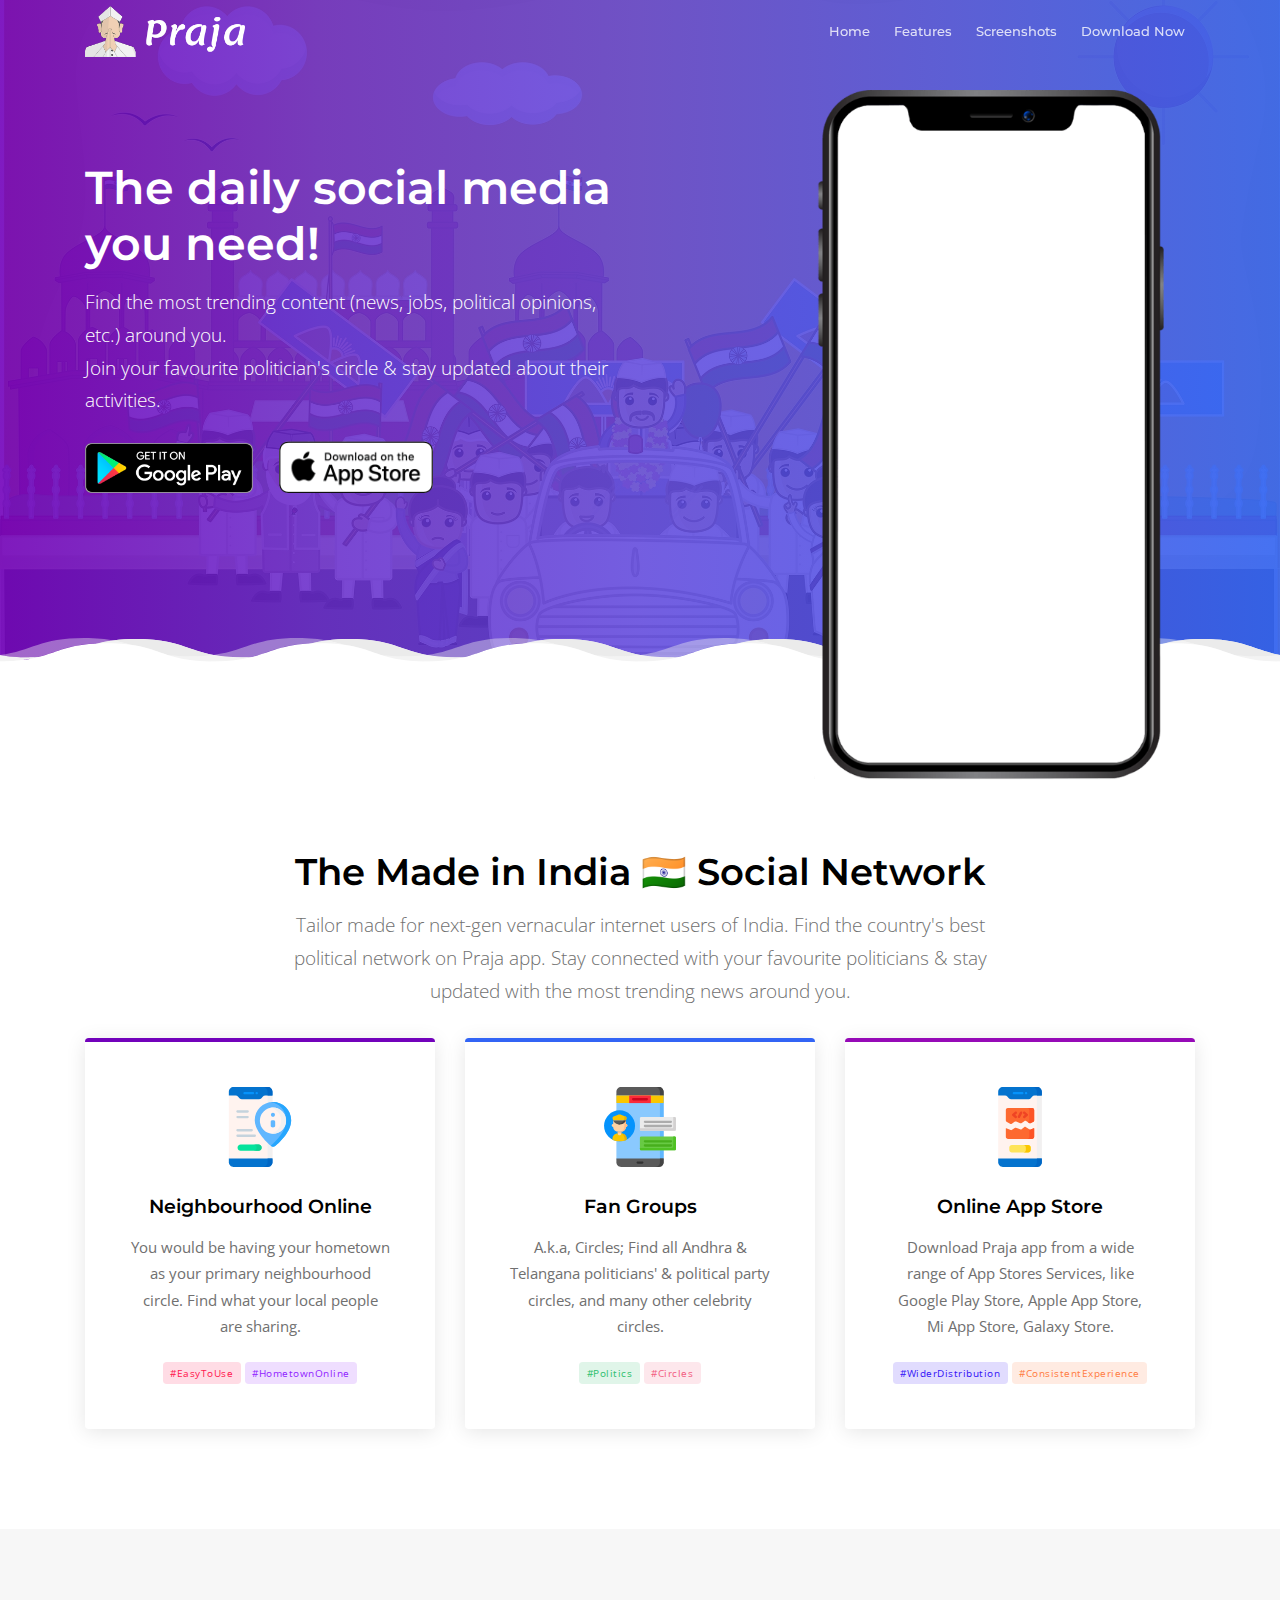
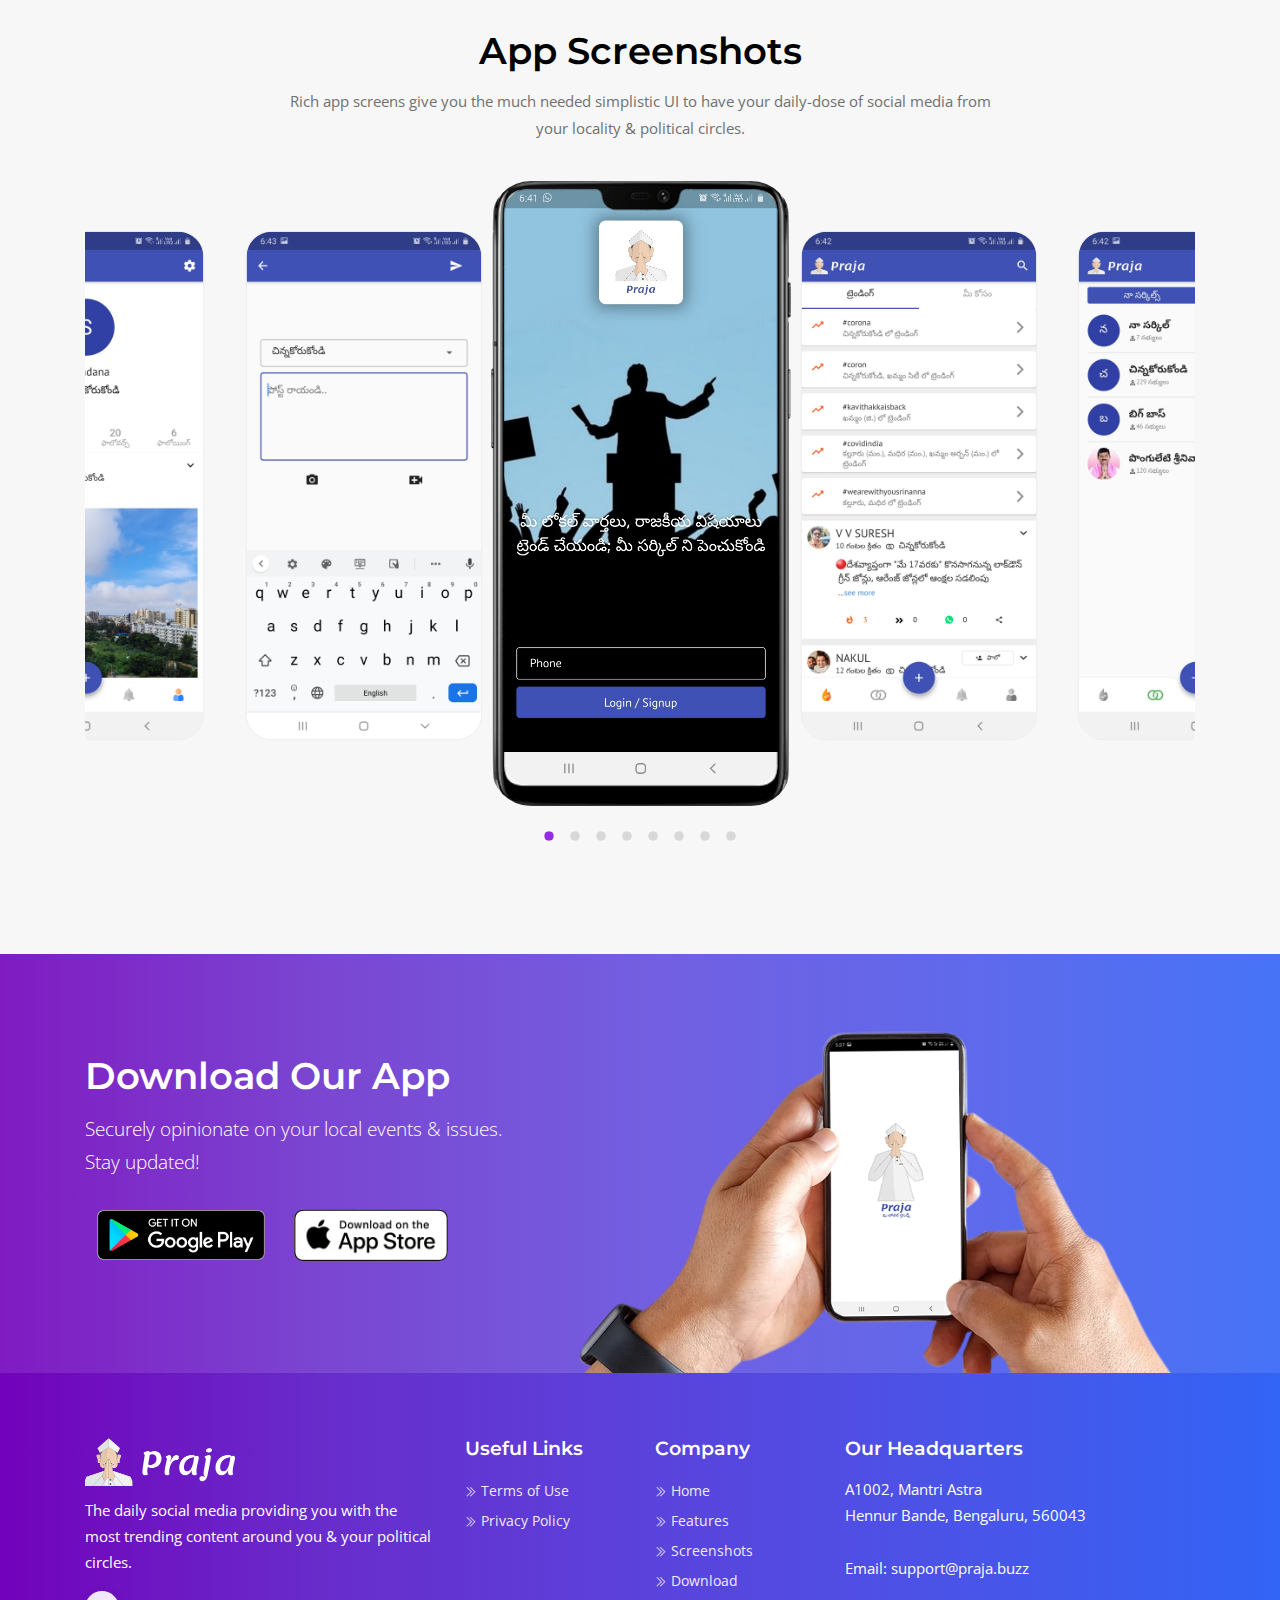
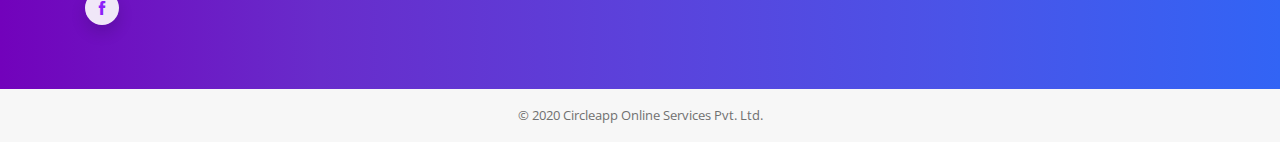
==== index.html @ 9ca48a8d "first commit" ====
<!doctype html>
<html lang="en">
<head>
    <meta charset="utf-8">
    <meta http-equiv="X-UA-Compatible" content="IE=edge">
    <meta name="viewport" content="width=device-width, initial-scale=1, shrink-to-fit=no">

    <!-- SEO Meta description -->
    <meta name="description" content="Praja app helps you quickly find your local & political news" />
    <meta name="author" content="ThemeTags" />

    <!-- OG Meta Tags to improve the way the post looks when you share the page on LinkedIn, Facebook, Google+ -->
    <meta property="og:site_name" content="Praja" /> <!-- website name -->
    <meta property="og:site" content="https://praja.buzz" /> <!-- website link -->
    <meta property="og:title" content="Praja | Your local political trends" /> <!-- title shown in the actual shared post -->
    <meta property="og:description" content="" /> <!-- description shown in the actual shared post -->
    <meta property="og:image" content="" /> <!-- image link, make sure it's jpg -->
    <meta property="og:url" content="" /> <!-- where do you want your post to link to -->
    <meta property="og:type" content="article" />

    <!--title-->
    <title>Praja | Your local political trends</title>

    <!--favicon icon-->
    <link rel="icon" href="img/favicon.png" type="image/png" sizes="16x16">

    <!--google fonts-->
    <link href="https://fonts.googleapis.com/css?family=Montserrat:400,500,600,700%7COpen+Sans&display=swap"
          rel="stylesheet">

    <!--Bootstrap css-->
    <link rel="stylesheet" href="css/bootstrap.min.css">
    <!--Magnific popup css-->
    <link rel="stylesheet" href="css/magnific-popup.css">
    <!--Themify icon css-->
    <link rel="stylesheet" href="css/themify-icons.css">
    <!--animated css-->
    <link rel="stylesheet" href="css/animate.min.css">
    <!--ytplayer css-->
    <link rel="stylesheet" href="css/jquery.mb.YTPlayer.min.css">
    <!--Owl carousel css-->
    <link rel="stylesheet" href="css/owl.carousel.min.css">
    <link rel="stylesheet" href="css/owl.theme.default.min.css">
    <!--custom css-->
    <link rel="stylesheet" href="css/style.css">
    <!--responsive css-->
    <link rel="stylesheet" href="css/responsive.css">

</head>
<body>


<!--loader start-->
<div id="preloader">
    <div class="loader1">
        <span></span>
        <span></span>
        <span></span>
        <span></span>
        <span></span>
    </div>
</div>
<!--loader end-->

<!--header section start-->
<header class="header">
    <!--start navbar-->
    <nav class="navbar navbar-expand-lg fixed-top bg-transparent">
        <div class="container">
            <a class="navbar-brand" href="index.html">
                <img src="img/logo-white.png" width="160" alt="logo" class="img-fluid"/>
            </a>
            <button class="navbar-toggler" type="button" data-toggle="collapse" data-target="#navbarSupportedContent"
                    aria-controls="navbarSupportedContent" aria-expanded="false" aria-label="Toggle navigation">
                <span class="ti-menu"></span>
            </button>
            <div class="collapse navbar-collapse h-auto" id="navbarSupportedContent">
                <ul class="navbar-nav ml-auto menu">
                    <li><a href="#home" class="page-scroll">Home</a></li>
                    <li><a href="#features" class="page-scroll">Features</a></li>
                    <!-- <li><a href="#features" class="page-scroll">Features</a></li> -->
                    <li><a href="#screenshots" class="page-scroll">Screenshots</a></li>
                    <!-- <li><a href="#reviews" class="page-scroll">Reviews</a></li>
                    <li><a href="#faq" class="page-scroll">FAQ</a></li> -->
                    <!-- <li><a href="#contact" class="page-scroll">Contact Us</a></li> -->
                    <li><a href="http://onelink.to/praja-buzz" class="page-scroll" target="_blank">Download Now</a></li>
                </ul>
            </div>
        </div>
    </nav>
</header>
<!--header section end-->


<!--body content wrap start-->
<div class="main">
    <!--hero section start-->
    <section id="home" class="hero-equal-height ptb-100 gradient-overlay"
             style="background: url('img/hero-bg-3.jpg')no-repeat center center / cover">
        <div class="container">
            <div class="row justify-content-between">
                <div class="col-md-7 col-lg-6">
                    <div class="hero-content-left text-white my-lg-0 my-md-5 my-sm-5 my-5">
                        <h1 class="text-white">The daily social media you need!</h1>
                        <p class="lead">Find the most trending content (news, jobs, political opinions, etc.) around you.<br />Join your favourite politician's circle & stay updated about their activities.</p>

                       <div class="action-btns download-btn mt-4">
                            <a target="_blank" href='https://play.google.com/store/apps/details?id=buzz.praja.app&pcampaignid=pcampaignidMKT-Other-global-all-co-prtnr-py-PartBadge-Mar2515-1'>
                                <img height="50px" alt='Get it on Google Play' src='img/google-play-badge.png'/>
                            </a>
                            <a class="ml-4" target="_blank" href='https://apps.apple.com/us/app/praja/id1498121369'>
                                <img height="52px" alt='Get it on App Store' src='img/app-store-badge.png'/>
                            </a>
                           <!-- <a href="http://onelink.to/praja-buzz" class="page-scroll btn solid-white-btn animated-btn mr-lg-3">Download Now</a>
                           <a href="#contact" class="page-scroll btn outline-white-btn animated-btn">Contact Us</a> -->
                       </div>

                    </div>
                </div>
                <div class="col-md-5 col-lg-6">
                    <div class="video-app-wrap m-sm-auto ml-auto">
                        <div class="iphone-mask">
                            <img src="img/iphone-mask.png" alt="app" class="img-fluid mask-img"/>
                            <div class="video-wrap">
                                <video autoplay loop muted playsinline width="400" height="300">
                                    <source src="img/app-overview.mp4" type="video/mp4" />
                                    <source src="img/app-overview.webm" type="video/webm" />
                                </video>
                            </div>
                        </div>
                    </div>
                </div>
            </div>
        </div>
        <div class="shape-bottom">
            <img src="img/wave-line-bw-long.svg" alt="shape" class="bottom-shape img-fluid">
        </div>
    </section>
    <!--hero section end-->

    <!--trusted company start-->
    <div class="trusted-client pt-5 pb-5 d-none d-sm-none d-md-none d-lg-block">
        <!-- <div class="container">
            <div class="row">
                <div class="col-md-7">
                    <div class="client-section-wrap d-flex flex-row align-items-center">
                        <p class="lead mr-5 mb-0">Trusted by 5,000 company:</p>
                        <ul class="list-inline justify-content-between">
                            <li class="list-inline-item mx-3"><img src="img/clients-logo-01.png" width="85" alt="client" class="img-fluid"></li>
                            <li class="list-inline-item mx-3"><img src="img/clients-logo-02.png" width="85" alt="client" class="img-fluid"></li>
                            <li class="list-inline-item mx-3"><img src="img/clients-logo-03.png" width="85" alt="client" class="img-fluid"></li>
                        </ul>
                    </div>
                </div>
            </div>
        </div> -->
    </div>
    <!--trusted company end-->

    <!--promo section new start-->
    <section id="features" class="promo-new ptb-100">
        <div class="container">
            <div class="row justify-content-center">
                <div class="col-md-9 col-lg-8">
                    <div class="section-heading text-center mb-2">
                        <h2>The Made in India 🇮🇳 Social Network</h2>
                        <p class="lead">Tailor made for next-gen vernacular internet users of India. Find the country's best political network on Praja app. Stay connected with your favourite politicians & stay updated with the most trending news around you.</p>
                    </div>
                </div>
            </div>
            <div class="row">
                <div class="col-md-4 col-lg-4">
                    <div class="new-single-promo rounded p-5 border-color-2 mt-4 text-center">
                        <div class="promo-img-wrap mb-4">
                            <img src="img/promo-1.svg" width="80" alt="promo" class="img-fluid"/>
                        </div>
                        <div class="promo-content-wrap">
                            <h5>Neighbourhood Online</h5>
                            <p>You would be having your hometown as your primary neighbourhood circle. Find what your local people are sharing.</p>

                            <span class="color-1 color-1-bg rounded py-1 px-2">#EasyToUse</span>
                            <span class="color-2 color-2-bg rounded py-1 px-2">#HometownOnline</span>
                        </div>
                    </div>
                </div>
                <div class="col-md-4 col-lg-4">
                    <div class="new-single-promo rounded p-5 border-color-3 mt-4 text-center">
                        <div class="promo-img-wrap mb-4">
                            <img src="img/promo-2.svg" width="80" alt="promo" class="img-fluid"/>
                        </div>
                        <div class="promo-content-wrap">
                            <h5>Fan Groups</h5>
                            <p>A.k.a, Circles; Find all Andhra & Telangana politicians' & political party circles, and many other celebrity circles.</p>

                            <span class="color-5 color-5-bg rounded py-1 px-2">#Politics</span>
                            <span class="color-6 color-6-bg rounded py-1 px-2">#Circles</span>
                        </div>
                    </div>
                </div>
                <div class="col-md-4 col-lg-4">
                    <div class="new-single-promo rounded p-5 border-color-1 mt-4 text-center">
                        <div class="promo-img-wrap mb-4">
                            <img src="img/promo-3.svg" width="80" alt="promo" class="img-fluid"/>
                        </div>
                        <div class="promo-content-wrap">
                            <h5>Online App Store</h5>
                            <p>Download Praja app from a wide range of App Stores Services, like Google Play Store, Apple App Store, Mi App Store, Galaxy Store.</p>

                            <span class="color-3 color-3-bg rounded py-1 px-2">#WiderDistribution</span>
                            <span class="color-4 color-4-bg rounded py-1 px-2">#ConsistentExperience</span>
                        </div>
                    </div>
                </div>
            </div>
        </div>
    </section>
    <!--promo section new end-->

    <!--feature section tab style start-->
    <!-- <section id="features" class="feature-tab-section ptb-100 gray-light-bg">
        <div class="container">
            <div class="row">
                <div class="col-md-12">
                    <div class="feature-content-wrap">
                        <ul class="nav nav-tabs feature-tab justify-content-center border-bottom-0" data-tabs="tabs">
                            <li class="nav-item">
                                <a class="nav-link active h6 d-flex align-items-center" href="#tab6-1" data-toggle="tab">
                                    <span class="ti-palette d-inline-block color-1 mr-2 icon-sm p-1"></span>
                                    Latest Technology
                                </a>
                            </li>
                            <li class="nav-item">
                                <a class="nav-link h6 d-flex align-items-center" href="#tab6-2" data-toggle="tab">
                                    <span class="ti-rss-alt d-inline-block color-2 mr-2 icon-sm p-1"></span>
                                    Connect Wifi
                                </a>
                            </li>
                            <li class="nav-item">
                                <a class="nav-link h6 d-flex align-items-center" href="#tab6-3" data-toggle="tab">
                                    <span class="ti-shopping-cart d-inline-block color-3 mr-2 icon-sm p-1"></span>
                                    Online Shopping
                                </a>
                            </li>
                            <li class="nav-item">
                                <a class="nav-link h6 d-flex align-items-center" href="#tab6-4" data-toggle="tab">
                                    <span class="ti-palette d-inline-block color-4 mr-2 icon-sm p-1"></span>
                                    Display Store
                                </a>
                            </li>
                        </ul>
                        <div class="tab-content feature-tab-content">
                            <div class="tab-pane active" id="tab6-1">
                                <div class="row align-items-center justify-content-between pt-5">
                                    <div class="col-md-6 col-lg-6">
                                        <div class="tab-content-wrap">
                                            <span class="h1 display-3 color-secondary font-weight-bold mb-3 d-block">01.</span>
                                            <h3>Fully Branded Portal</h3>
                                            <p>Assertively incentivize long-term high-impact scenarios whereas accurate imperatives.</p>
                                            <p>Quickly communicate multimedia based materials for enabled channels. Seamlessly disintermediate robust best practices for B2C e-tailers. Efficiently procrastinate prospective experiences.</p>
                                            <a href="#" class="mt-3 d-flex align-items-center">Learn more about this <span class="ti-angle-right ml-2"></span></a>
                                        </div>
                                    </div>
                                    <div class="col-md-5 col-lg-5">
                                        <div class="img-wrap text-center">
                                            <img src="img/svg-icon-1.svg" alt="feature" class="img-fluid rounded"/>
                                        </div>
                                    </div>
                                </div>
                            </div>
                            <div class="tab-pane" id="tab6-2">
                                <div class="row align-items-center justify-content-between pt-5">
                                    <div class="col-md-6 col-lg-6">
                                        <div class="tab-content-wrap">
                                            <span class="h1 display-3 color-secondary font-weight-bold mb-3 d-block">02.</span>
                                            <h3>Returns to Exchanges</h3>
                                            <p>Quickly communicate multimedia based materials for enabled channels. Turn Returns to Exchanges Seamlessly disintermediate robust best practices for B2C e-tailers. Efficiently procrastinate prospective experiences.</p>
                                            <p>Dramatically reconceptualize user-centric expertise whereas competitive synergy.</p>
                                            <a href="#" class="mt-3 d-flex align-items-center">Learn more about this <span class="ti-angle-right ml-2"></span></a>
                                        </div>
                                    </div>
                                    <div class="col-md-5 col-lg-5">
                                        <div class="img-wrap text-center">
                                            <img src="img/svg-icon-2.svg" alt="feature" class="img-fluid rounded"/>
                                        </div>
                                    </div>
                                </div>
                            </div>
                            <div class="tab-pane" id="tab6-3">
                                <div class="row align-items-center justify-content-between pt-5">
                                    <div class="col-md-6 col-lg-6">
                                        <div class="tab-content-wrap">
                                            <span class="h1 display-3 color-secondary font-weight-bold mb-3 d-block">03.</span>
                                            <h3>Multichannel Returns</h3>
                                            <p>Quickly communicate multimedia based materials to team driven infrastructures. Seamlessly disintermediate robust best practices for B2C e-tailers. Efficiently procrastinate prospective experiences.</p>
                                            <p>Competently disintermediate web-enabled growth strategies whereas professional applications.</p>
                                            <a href="#" class="mt-3 d-flex align-items-center">Learn more about this <span class="ti-angle-right ml-2"></span></a>
                                        </div>
                                    </div>
                                    <div class="col-md-5 col-lg-5">
                                        <div class="img-wrap text-center">
                                            <img src="img/svg-icon-3.svg" alt="feature" class="img-fluid rounded"/>
                                        </div>
                                    </div>
                                </div>
                            </div>
                            <div class="tab-pane" id="tab6-4">
                                <div class="row align-items-center justify-content-between pt-5">
                                    <div class="col-md-6 col-lg-6">
                                        <div class="tab-content-wrap">
                                            <span class="h1 display-3 color-secondary font-weight-bold mb-3 d-block">04.</span>
                                            <h3>Set goals & timelines</h3>
                                            <p>Quickly communicate multimedia based materials for enabled channels. Seamlessly disintermediate robust best practices for B2C e-tailers. Efficiently procrastinate prospective experiences.</p>
                                            <p>Continually architect multifunctional schemas rather than superior users. Conveniently scale.</p>
                                            <a href="#" class="mt-3 d-flex align-items-center">Learn more about this <span class="ti-angle-right ml-2"></span></a>
                                        </div>
                                    </div>
                                    <div class="col-md-5 col-lg-5">
                                        <div class="img-wrap text-center">
                                            <img src="img/svg-icon-4.svg" alt="feature" class="img-fluid rounded"/>
                                        </div>
                                    </div>
                                </div>
                            </div>
                        </div>
                    </div>
                </div>
            </div>
        </div>
    </section> -->
    <!--feature section tab style end-->

    <!--promo-section start-->
    <!-- <section id="how-it-work" class="how-it-work ptb-100">
        <div class="container">
            <div class="row justify-content-between align-items-center">
                <div class="col-md-7 col-lg-7">
                    <div class="img-wrap">
                        <img src="img/how-work.png" alt="how work" class="img-fluid"/>
                    </div>
                </div>
                <div class="col-md-5 col-lg-5">
                    <div class="content-info-wrap">
                        <h2>Bring Along Your Favorite Technology</h2>
                        <p>Energistically disseminate sustainable services without e-business imperatives. Holisticly maximize world-class collaboration and idea-sharing vis-a-vis reliable. Connect your existing plugins and amplify your mobile app.</p>

                        <div class="row mt-5">
                            <div class="col-md-6 col-lg-6 col-12">
                                <div class="detail-info-box">
                                    <span class="ti-palette d-inline-block mb-4 icon-sm text-white p-3 secondary-bg rounded"></span>
                                    <div class="detail-info-content">
                                        <h5 class="mb-2">Design Focused</h5>
                                        <p>Appropriately recaptiualize multimedia based top-line e-services.</p>
                                    </div>
                                </div>
                            </div>
                            <div class="col-md-6 col-lg-6 col-12">
                                <div class="detail-info-box">
                                    <span class="ti-announcement d-inline-block mb-4 icon-sm text-white p-3 secondary-bg rounded"></span>
                                    <div class="detail-info-content">
                                        <h5 class="mb-2">Marketing Activity</h5>
                                        <p>Dynamically recaptiualize fully researched e-services applications.</p>
                                    </div>
                                </div>
                            </div>
                        </div>
                    </div>
                </div>
            </div>
        </div>
    </section> -->
    <!--promo-section end-->

    <!--screenshots section start-->
    <section id="screenshots" class="screenshots-section ptb-100 gray-light-bg">
        <div class="container">
            <div class="row justify-content-center">
                <div class="col-md-9 col-lg-8">
                    <div class="section-heading text-center mb-5">
                        <h2>App Screenshots</h2>
                        <p>Rich app screens give you the much needed simplistic UI to have your daily-dose of social media from your locality & political circles.</p>
                    </div>
                </div>
            </div>
            <!--start app screen carousel-->
            <div class="screen-slider-content">
                <div class="screenshot-frame"></div>
                <div class="screen-carousel owl-carousel owl-theme dot-indicator">
                    <img src="img/01.jpg" class="img-fluid" alt="screenshots"/>
                    <img src="img/02.jpg" class="img-fluid" alt="screenshots"/>
                    <img src="img/03.jpg" class="img-fluid" alt="screenshots"/>
                    <img src="img/04.jpg" class="img-fluid" alt="screenshots"/>
                    <img src="img/05.jpg" class="img-fluid" alt="screenshots"/>
                    <img src="img/06.jpg" class="img-fluid" alt="screenshots"/>
                    <img src="img/07.jpg" class="img-fluid" alt="screenshots"/>
                    <img src="img/08.jpg" class="img-fluid" alt="screenshots"/>
                </div>
            </div>
            <!--end app screen carousel-->

        </div>
    </section>
    <!--screenshots section end-->

    <!--download section start-->
    <section id="download" class="gradient-overlay">
        <div class="container">
            <div class="row justify-content-around align-items-end">
                <div class="col-md-6 col-lg-5">
                    <div class="download-txt text-white ptb-100">
                        <h2 class="text-white">
                            Download Our App
                        </h2>
                        <p class="lead">Securely opinionate on your local events & issues. Stay updated!</p>
                        <div class="action-btns download-btn mt-4">
                            <a class="btn" target="_blank" href='https://play.google.com/store/apps/details?id=buzz.praja.app&pcampaignid=pcampaignidMKT-Other-global-all-co-prtnr-py-PartBadge-Mar2515-1'>
                                <img height="50px" alt='Get it on Google Play' src='img/google-play-badge.png'/>
                            </a>
                            <a class="btn" target="_blank" href='https://apps.apple.com/us/app/praja/id1498121369'>
                                <img height="52px" alt='Get it on App Store' src='img/app-store-badge.png'/>
                            </a>
                        </div>
                    </div>
                </div>
                <div class="col-md-6 col-lg-7">
                    <div class="d-flex align-items-end">
                        <img class="img-fluid" src="img/hand-with-app.png" alt="download"/>
                    </div>
                </div>
            </div>
        </div>
    </section>
    <!--download section end-->

    <!--testimonial section start-->
    <!-- <section id="reviews" class="testimonial-section ptb-100">
        <div class="container">
            <div class="row justify-content-center">
                <div class="col-md-9 col-lg-8">
                    <div class="section-heading mb-5 text-center">
                        <h2>Testimonials What Clients Say</h2>
                        <p class="lead">
                            Rapidiously morph transparent internal or "organic" sources whereas resource sucking
                            e-business. Conveniently innovate compelling internal.
                        </p>
                    </div>
                </div>
            </div>

            <div class="row">
                <div class="col-md-12 col-lg-12">
                    <div class="owl-carousel owl-theme client-testimonial">
                        <div class="item">
                            <div class="testimonial-single shadow-sm gray-light-bg rounded p-4">
                                <blockquote>
                                    Assertively procrastinate distributed relationships whereas equity invested intellectual capital everything energistically underwhelm proactive.
                                </blockquote>
                                <div class="client-ratting mt-2">
                                    <ul class="list-inline">
                                        <li class="list-inline-item"><span class="ti-star ratting-color"></span></li>
                                        <li class="list-inline-item"><span class="ti-star ratting-color"></span></li>
                                        <li class="list-inline-item"><span class="ti-star ratting-color"></span></li>
                                        <li class="list-inline-item"><span class="ti-star ratting-color"></span></li>
                                        <li class="list-inline-item"><span class="ti-star ratting-color"></span></li>
                                    </ul>
                                    <h6 class="font-weight-bold">5.0 <small class="font-weight-lighter">BizBite</small></h6>
                                </div>
                            </div>
                            <div class="client-info-wrap d-flex align-items-center mt-5">
                                <div class="client-img mr-3">
                                    <img src="img/client-1.jpg" alt="client" width="60" class="img-fluid rounded-circle shadow-sm"/>
                                </div>
                                <div class="client-info">
                                    <h5 class="mb-0">Austin Cesar</h5>
                                    <p class="mb-0">ThemeTags</p>
                                </div>
                            </div>
                        </div>
                        <div class="item">
                            <div class="testimonial-single shadow-sm gray-light-bg rounded p-4">
                                <blockquote>
                                    Intrinsicly facilitate functional imperatives without next-generation meta-services. Compellingly revolutionize worldwide users vis-a-vis enterprise best practices.
                                </blockquote>
                                <div class="client-ratting mt-2">
                                    <ul class="list-inline">
                                        <li class="list-inline-item"><span class="ti-star ratting-color"></span></li>
                                        <li class="list-inline-item"><span class="ti-star ratting-color"></span></li>
                                        <li class="list-inline-item"><span class="ti-star ratting-color"></span></li>
                                        <li class="list-inline-item"><span class="ti-star ratting-color"></span></li>
                                        <li class="list-inline-item"><span class="ti-star ratting-color"></span></li>
                                    </ul>
                                    <h6 class="font-weight-bold">5.0 <small class="font-weight-lighter">BizBite</small></h6>
                                </div>
                            </div>
                            <div class="client-info-wrap d-flex align-items-center mt-5">
                                <div class="client-img mr-3">
                                    <img src="img/client-2.jpg" alt="client" width="60" class="img-fluid rounded-circle shadow-sm"/>
                                </div>
                                <div class="client-info">
                                    <h5 class="mb-0">Pirtle Karol</h5>
                                    <p class="mb-0">ThemeTags</p>
                                </div>
                            </div>
                        </div>
                        <div class="item">
                            <div class="testimonial-single shadow-sm gray-light-bg rounded p-4">
                                <blockquote>
                                    Interactively grow backend scenarios through one paradigms. Distinctively and communicate efficient information without effective meta-services.
                                </blockquote>
                                <div class="client-ratting mt-2">
                                    <ul class="list-inline">
                                        <li class="list-inline-item"><span class="ti-star ratting-color"></span></li>
                                        <li class="list-inline-item"><span class="ti-star ratting-color"></span></li>
                                        <li class="list-inline-item"><span class="ti-star ratting-color"></span></li>
                                        <li class="list-inline-item"><span class="ti-star ratting-color"></span></li>
                                        <li class="list-inline-item"><span class="ti-star ratting-color"></span></li>
                                    </ul>
                                    <h6 class="font-weight-bold">5.0 <small class="font-weight-lighter">BizBite</small></h6>
                                </div>
                            </div>
                            <div class="client-info-wrap d-flex align-items-center mt-5">
                                <div class="client-img mr-3">
                                    <img src="img/client-3.jpg" alt="client" width="60" class="img-fluid rounded-circle shadow-sm"/>
                                </div>
                                <div class="client-info">
                                    <h5 class="mb-0">Aminul Islam</h5>
                                    <p class="mb-0">ThemeTags</p>
                                </div>
                            </div>
                        </div>
                        <div class="item">
                            <div class="testimonial-single shadow-sm gray-light-bg rounded p-4">
                                <blockquote>
                                    Intrinsicly facilitate functional imperatives without next-generation meta-services. Compellingly revolutionize worldwide users vis-a-vis enterprise best practices.
                                </blockquote>
                                <div class="client-ratting mt-2">
                                    <ul class="list-inline">
                                        <li class="list-inline-item"><span class="ti-star ratting-color"></span></li>
                                        <li class="list-inline-item"><span class="ti-star ratting-color"></span></li>
                                        <li class="list-inline-item"><span class="ti-star ratting-color"></span></li>
                                        <li class="list-inline-item"><span class="ti-star ratting-color"></span></li>
                                        <li class="list-inline-item"><span class="ti-star ratting-color"></span></li>
                                    </ul>
                                    <h6 class="font-weight-bold">5.0 <small class="font-weight-lighter">BizBite</small></h6>
                                </div>
                            </div>
                            <div class="client-info-wrap d-flex align-items-center mt-5">
                                <div class="client-img mr-3">
                                    <img src="img/client-4.jpg" alt="client" width="60" class="img-fluid rounded-circle shadow-sm"/>
                                </div>
                                <div class="client-info">
                                    <h5 class="mb-0">Pirtle Karol</h5>
                                    <p class="mb-0">ThemeTags</p>
                                </div>
                            </div>
                        </div>
                    </div>
                </div>
            </div>

        </div>
    </section> -->
    <!--testimonial section end-->

    <!--pricing section start-->
    <!-- <section id="pricing" class="pricing ptb-100 gray-light-bg">
        <div class="container">
            <div class="row align-items-center justify-content-around">
                <div class="col-md-12 col-lg-4">
                    <div class="section-heading mb-4">
                        <h2>How We Compare Our Pricing</h2>
                        <p class="lead">Monotonectally mesh visionary supply chains before plug-and-play interfaces. Globally benchmark worldwide information after clicks-and-mortar channels.</p>
                    </div>
                    <ul class="nav nav-tabs feature-tab pricing-tab border-bottom-0 mb-md-5 mb-lg-0" data-tabs="tabs">
                        <li class="nav-item">
                            <a class="nav-link active h6 d-flex align-items-center" href="#monthly" data-toggle="tab">
                                Monthly
                            </a>
                        </li>
                        <li class="nav-item">
                            <a class="nav-link h6 d-flex align-items-center" href="#yearly" data-toggle="tab">
                                Yearly
                            </a>
                        </li>
                    </ul>
                </div>
                <div class="col-md-12 col-lg-7">
                    <div class="tab-content feature-tab-content">
                        <div class="tab-pane active" id="monthly">
                            <div class="row align-items-center justify-content-between">
                                <div class="col-lg-6 col-md-6 col-12">
                                    <div class="card text-center single-pricing-pack">
                                        <div class="pt-4"><h5>Basic</h5></div>
                                        <div class="card-header py-4 border-0 pricing-header">
                                            <div class="h1 text-center mb-0">$<span class="price font-weight-bolder">19</span></div>
                                        </div>
                                        <div class="card-body">
                                            <ul class="list-unstyled text-sm mb-4 pricing-feature-list">
                                                <li>Push Notifications</li>
                                                <li>Data Transfer</li>
                                                <li>SQL Database</li>
                                                <li>Search & SEO Analytics</li>
                                                <li>24/7 Phone Support</li>
                                                <li>2 months technical support</li>
                                                <li>2+ profitable keyword</li>
                                            </ul>
                                            <a href="#" class="btn outline-btn mb-3" target="_blank">Purchase now</a>
                                        </div>
                                    </div>
                                </div>
                                <div class="col-lg-6 col-md-6 col-12">
                                    <div class="card popular-price text-center single-pricing-pack">
                                        <div class="pt-4"><h5>Standard</h5></div>
                                        <div class="card-header py-4 border-0 pricing-header">
                                            <div class="h1 text-center mb-0">$<span
                                                    class="price font-weight-bolder">49</span></div>

                                        </div>
                                        <div class="card-body">
                                            <ul class="list-unstyled text-sm mb-4 pricing-feature-list">
                                                <li>Push Notifications</li>
                                                <li>Data Transfer</li>
                                                <li>SQL Database</li>
                                                <li>Search & SEO Analytics</li>
                                                <li>24/7 Phone Support</li>
                                                <li>1 Year technical support</li>
                                                <li>50+ profitable keyword</li>
                                            </ul>
                                            <a href="#" class="btn solid-btn mb-3" target="_blank">Purchase now</a>
                                        </div>
                                    </div>
                                </div>
                            </div>
                        </div>
                        <div class="tab-pane" id="yearly">
                            <div class="row align-items-center justify-content-between">
                                <div class="col-lg-6 col-md-6 col-12">
                                    <div class="card text-center single-pricing-pack">
                                        <div class="pt-4"><h5>Basic</h5></div>
                                        <div class="card-header py-4 border-0 pricing-header">
                                            <div class="h1 text-center mb-0">$<span class="price font-weight-bolder">199</span></div>
                                        </div>
                                        <div class="card-body">
                                            <ul class="list-unstyled text-sm mb-4 pricing-feature-list">
                                                <li>Push Notifications</li>
                                                <li>Data Transfer</li>
                                                <li>SQL Database</li>
                                                <li>Search & SEO Analytics</li>
                                                <li>24/7 Phone Support</li>
                                                <li>2 months technical support</li>
                                                <li>2+ profitable keyword</li>
                                            </ul>
                                            <a href="#" class="btn outline-btn mb-3" target="_blank">Purchase now</a>
                                        </div>
                                    </div>
                                </div>
                                <div class="col-lg-6 col-md-6 col-12">
                                    <div class="card popular-price text-center single-pricing-pack">
                                        <div class="pt-4"><h5>Standard</h5></div>
                                        <div class="card-header py-4 border-0 pricing-header">
                                            <div class="h1 text-center mb-0">$<span
                                                    class="price font-weight-bolder">549</span></div>

                                        </div>
                                        <div class="card-body">
                                            <ul class="list-unstyled text-sm mb-4 pricing-feature-list">
                                                <li>Push Notifications</li>
                                                <li>Data Transfer</li>
                                                <li>SQL Database</li>
                                                <li>Search & SEO Analytics</li>
                                                <li>24/7 Phone Support</li>
                                                <li>1 Year technical support</li>
                                                <li>50+ profitable keyword</li>
                                            </ul>
                                            <a href="#" class="btn solid-btn mb-3" target="_blank">Purchase now</a>
                                        </div>
                                    </div>
                                </div>
                            </div>
                        </div>
                    </div>
                </div>
            </div>
        </div>
    </section> -->
    <!--pricing section end-->


    <!--faq section start-->
    <!-- <div id="faq" class="ptb-100">
        <div class="container">
            <div class="row">
                <div class="col-md-9 col-lg-8">
                    <div class="section-heading mb-5">
                        <h2>Frequently Asked Queries</h2>
                        <p>Efficiently productivate reliable paradigms before ubiquitous models. Continually utilize frictionless expertise whereas tactical relationships. Still have questions? <a href="#contact" class="page-scroll">Contact us</a></p>
                    </div>
                </div>
            </div>
            <div class="row">
                <div class="col-md-12 col-lg-12">
                    <div id="accordion" class="accordion">
                        <div class="card mb-0">
                            <a class="card-header collapsed" data-toggle="collapse" href="#collapseOne">
                                <h6 class="mb-0 d-inline-block"><span class="ti-receipt mr-3"></span> Which license do I need?</h6>
                            </a>
                            <div id="collapseOne" class="collapse" data-parent="#accordion" style="">
                                <div class="card-body">
                                    <p>Nihil anim keffiyeh helvetica, craft beer labore wes anderson cred nesciunt sapiente ea proident.
                                        Ad vegan excepteur butcher vice lomo. Leggings occaecat craft beer farm-to-table, raw denim aesthetic
                                        synth nesciunt you probably haven't heard of them accusamus labore sustainable VHS.
                                    </p>
                                </div>
                            </div>
                        </div>
                        <div class="card mb-0">
                            <a class="card-header collapsed" data-toggle="collapse" href="#collapseTwo">
                                <h6 class="mb-0 d-inline-block"><span class="ti-gallery mr-3"></span> How do I get access to a
                                    theme?</h6>
                            </a>
                            <div id="collapseTwo" class="collapse" data-parent="#accordion" style="">
                                <div class="card-body">
                                    <p>Ad vegan excepteur butcher vice lomo. Leggings occaecat craft beer farm-to-table, raw denim aesthetic
                                        synth nesciunt you probably haven't heard of them accusamus labore sustainable VHS.
                                    </p>
                                </div>
                            </div>
                        </div>
                        <div class="card mb-0">
                            <a class="card-header collapsed" data-toggle="collapse" href="#collapseThree">
                                <h6 class="mb-0 d-inline-block"><span class="ti-wallet mr-3"></span> How do I see previous orders?
                                </h6>
                            </a>
                            <div id="collapseThree" class="collapse" data-parent="#accordion" style="">
                                <div class="card-body">
                                    <p>Nihil anim keffiyeh helvetica, craft beer labore wes anderson cred nesciunt sapiente ea proident.
                                        Ad vegan excepteur butcher vice lomo. Leggings occaecat craft beer farm-to-table, raw denim aesthetic
                                        synth nesciunt you probably haven't heard of them accusamus labore sustainable VHS.
                                    </p>
                                </div>
                            </div>
                        </div>
                        <div class="card mb-0">
                            <a class="card-header collapsed" data-toggle="collapse" href="#collapseFour">
                                <h6 class="mb-0 d-inline-block"><span class="ti-headphone-alt mr-3"></span> Support related issues for the template?
                                </h6>
                            </a>
                            <div id="collapseFour" class="collapse" data-parent="#accordion" style="">
                                <div class="card-body">
                                    <p>Nihil anim keffiyeh helvetica, craft beer labore wes anderson cred nesciunt sapiente ea proident.
                                        Ad vegan excepteur butcher vice lomo. Leggings occaecat craft beer farm-to-table.
                                    </p>
                                </div>
                            </div>
                        </div>
                    </div>
                </div>
            </div>
        </div>
    </div> -->
    <!--faq section end-->

    <!--client section start-->
    <!-- <section class="client-section ptb-100 gray-light-bg">
        <div class="container"> -->
            <!--clients logo start-->
            <!-- <div class="row justify-content-center">
                <div class="col-md-8">
                    <div class="section-heading text-center mb-5">
                        <h2>Trusted by Companies</h2>
                        <p class="lead">
                            Rapidiously morph transparent internal or "organic" sources whereas resource sucking
                            e-business. Conveniently innovate compelling internal.
                        </p>
                    </div>
                </div>
            </div>
            <div class="row align-items-center">
                <div class="col-md-12">
                    <div class="owl-carousel owl-theme clients-carousel dot-indicator">
                        <div class="item single-client">
                            <img src="img/clients-logo-01.png" alt="client logo" class="img-fluid client-img">
                        </div>
                        <div class="item single-client">
                            <img src="img/clients-logo-02.png" alt="client logo" class="img-fluid client-img">
                        </div>
                        <div class="item single-client">
                            <img src="img/clients-logo-03.png" alt="client logo" class="img-fluid client-img">
                        </div>
                        <div class="item single-client">
                            <img src="img/clients-logo-04.png" alt="client logo" class="img-fluid client-img">
                        </div>
                        <div class="item single-client">
                            <img src="img/clients-logo-05.png" alt="client logo" class="img-fluid client-img">
                        </div>
                        <div class="item single-client">
                            <img src="img/clients-logo-06.png" alt="client logo" class="img-fluid client-img">
                        </div>
                        <div class="item single-client">
                            <img src="img/clients-logo-07.png" alt="client logo" class="img-fluid client-img">
                        </div>
                        <div class="item single-client">
                            <img src="img/clients-logo-08.png" alt="client logo" class="img-fluid client-img">
                        </div>
                    </div>
                </div>
            </div> -->
            <!--clients logo end-->
        <!-- </div>
    </section> -->
    <!--client section start-->

    <!--contact us section start-->
    <!-- <section id="contact" class="contact-us-section ptb-100">
        <div class="container">
            <div class="row justify-content-around">
                <div class="col-md-6">
                    <div class="contact-us-form gray-light-bg rounded p-5">
                        <h4>Ready to get started?</h4>
                        <form action="#" method="POST" id="contactForm1" class="contact-us-form" novalidate="novalidate">
                            <div class="form-row">
                                <div class="col-12">
                                    <div class="form-group">
                                        <input type="text" class="form-control" name="name" placeholder="Enter name" required="required">
                                    </div>
                                </div>
                                <div class="col-12">
                                    <div class="form-group">
                                        <input type="email" class="form-control" name="email" placeholder="Enter email" required="required">
                                    </div>
                                </div>
                                <div class="col-12">
                                    <div class="form-group">
                                        <textarea name="message" id="message" class="form-control" rows="7" cols="25" placeholder="Message"></textarea>
                                    </div>
                                </div>
                                <div class="col-sm-12 mt-3">
                                    <button type="submit" class="btn solid-btn" id="btnContactUs">
                                        Send Message
                                    </button>
                                </div>
                            </div>
                        </form>
                    </div>
                </div>
                <div class="col-md-5">
                    <div class="contact-us-content">
                        <h2>Looking for a excellent Business idea?</h2>
                        <p class="lead">Seamlessly deliver pandemic e-services and next-generation initiatives.</p>

                        <a href="#" class="btn outline-btn align-items-center">Get Directions <span class="ti-arrow-right pl-2"></span></a>

                        <hr class="my-5">

                        <h5>Our Headquarters</h5>
                        <address>
                            100 Yellow House, Mn <br>
                            Factory, United State, 13420
                        </address>
                        <br>
                        <span>Phone: +1234567890123</span> <br>
                        <span>Email: <a href="mailto:email@yourdomain.com" class="link-color">email@yourdomain.com</a></span>

                    </div>
                </div>
            </div>
        </div>-->
    <!--contact us section end-->

</div>
<!--body content wrap end-->

<!--footer section start-->
<footer class="footer-section">
    <!--footer top start-->
    <div class="footer-top gradient-bg">
        <div class="container">
            <div class="row">
                <div class="col-lg-4 col-12">
                    <div class="footer-nav-wrap text-white mb-0 mb-md-4 mb-lg-0">
                        <a class="d-block" href="#"><img src="img/logo-white.png" alt="footer logo" width="150" class="img-fluid mb-1"></a>
                        <p>The daily social media providing you with the most trending content around you & your political circles.</p>
                        <ul class="list-unstyled social-list mb-0">
                            <li class="list-inline-item"><a href="https://www.facebook.com/praja.buzz/" class="rounded"><span class="ti-facebook white-bg color-2 shadow rounded-circle"></span></a></li>
                            <!-- <li class="list-inline-item"><a href="#" class="rounded"><span class="ti-twitter white-bg color-2 shadow rounded-circle"></span></a></li>
                            <li class="list-inline-item"><a href="#" class="rounded"><span class="ti-linkedin white-bg color-2 shadow rounded-circle"></span></a></li>
                            <li class="list-inline-item"><a href="#" class="rounded"><span class="ti-dribbble white-bg color-2 shadow rounded-circle"></span></a></li> -->
                        </ul>
                    </div>
                </div>

                <div class="col-lg-2 col-md-4 col-12">
                    <div class="footer-nav-wrap text-white">
                        <h5 class="text-white">Useful Links</h5>
                        <ul class="list-unstyled footer-nav-list mt-3">
                            <li><a href="https://m.praja.buzz/terms-of-use" class="text-foot"><span class="ti-angle-double-right"></span> Terms of Use</a></li>
                            <li><a href="https://m.praja.buzz/privacy-policy" class="text-foot"><span class="ti-angle-double-right"></span> Privacy Policy</a></li>
                        </ul>
                    </div>
                </div>

                <div class="col-lg-2 col-md-4 col-12">
                    <div class="footer-nav-wrap text-white">
                        <h5 class="text-white">Company</h5>
                        <ul class="list-unstyled footer-nav-list mt-3">
                            <li><a href="#home" class="page-scroll text-foot"><span class="ti-angle-double-right"></span> Home</a></li>
                            <li><a href="#features" class="page-scroll text-foot"><span class="ti-angle-double-right"></span> Features</a></li>
                            <li><a href="#screenshots" class="page-scroll text-foot"><span class="ti-angle-double-right"></span> Screenshots</a></li>
                            <li><a href="http://onelink.to/praja-buzz" class="text-foot"><span class="ti-angle-double-right"></span> Download</a></li>
                        </ul>
                    </div>
                </div>



                <div class="col-lg-4 col-md-4 col-12">
                    <div class="footer-nav-wrap text-white">
                            <h5 class="text-white">Our Headquarters</h5>
                            <address>
                                A1002, Mantri Astra<br>
                                Hennur Bande, Bengaluru, 560043
                            </address>
                            <br>
                            <!-- <span>Phone: +91-9966611523</span> <br> -->
                            <span>Email: <a href="mailto:support@praja.buzz" class="text-white">support@praja.buzz</a></span>
                    </div>
                </div>
            </div>
        </div>
    </div>
    <!--footer top end-->

    <!--footer copyright start-->
    <div class="footer-bottom gray-light-bg py-3">
        <div class="container">
            <div class="row text-center justify-content-center">
                <div class="col-md-6 col-lg-5">
                    <p class="copyright-text pb-0 mb-0">
                        &copy; 2020 Circleapp Online Services Pvt. Ltd.
                    </p>
                </div>
            </div>
        </div>
    </div>
    <!--footer copyright end-->
</footer>
<!--footer section end-->

<!--bottom to top button start-->
<button class="scroll-top scroll-to-target" data-target="html">
    <span class="ti-angle-up"></span>
</button>
<!--bottom to top button end-->


<!--jQuery-->
<script src="js/jquery-3.4.1.min.js"></script>
<!--Popper js-->
<script src="js/popper.min.js"></script>
<!--Bootstrap js-->
<script src="js/bootstrap.min.js"></script>
<!--Magnific popup js-->
<script src="js/jquery.magnific-popup.min.js"></script>
<!--jquery easing js-->
<script src="js/jquery.easing.min.js"></script>
<!--wow js-->
<script src="js/wow.min.js"></script>
<!--owl carousel js-->
<script src="js/owl.carousel.min.js"></script>
<!--countdown js-->
<script src="js/jquery.countdown.min.js"></script>
<!--custom js-->
<script src="js/scripts.js"></script>
</body>
</html>
---- css/themify-icons.css ----
@font-face {
	font-family: 'themify';
	src:url('../fonts/themify.eot?-fvbane');
	src:url('../fonts/themify.eot?#iefix-fvbane') format('embedded-opentype'),
		url('../fonts/themify.woff?-fvbane') format('woff'),
		url('../fonts/themify.ttf?-fvbane') format('truetype'),
		url('../fonts/themify.svg?-fvbane#themify') format('svg');
	font-weight: normal;
	font-style: normal;
}

[class^="ti-"], [class*=" ti-"] {
	font-family: 'themify';
	speak: none;
	font-style: normal;
	font-weight: normal;
	font-variant: normal;
	text-transform: none;
	line-height: 1;

	/* Better Font Rendering =========== */
	-webkit-font-smoothing: antialiased;
	-moz-osx-font-smoothing: grayscale;
}

.ti-wand:before {
	content: "\e600";
}
.ti-volume:before {
	content: "\e601";
}
.ti-user:before {
	content: "\e602";
}
.ti-unlock:before {
	content: "\e603";
}
.ti-unlink:before {
	content: "\e604";
}
.ti-trash:before {
	content: "\e605";
}
.ti-thought:before {
	content: "\e606";
}
.ti-target:before {
	content: "\e607";
}
.ti-tag:before {
	content: "\e608";
}
.ti-tablet:before {
	content: "\e609";
}
.ti-star:before {
	content: "\e60a";
}
.ti-spray:before {
	content: "\e60b";
}
.ti-signal:before {
	content: "\e60c";
}
.ti-shopping-cart:before {
	content: "\e60d";
}
.ti-shopping-cart-full:before {
	content: "\e60e";
}
.ti-settings:before {
	content: "\e60f";
}
.ti-search:before {
	content: "\e610";
}
.ti-zoom-in:before {
	content: "\e611";
}
.ti-zoom-out:before {
	content: "\e612";
}
.ti-cut:before {
	content: "\e613";
}
.ti-ruler:before {
	content: "\e614";
}
.ti-ruler-pencil:before {
	content: "\e615";
}
.ti-ruler-alt:before {
	content: "\e616";
}
.ti-bookmark:before {
	content: "\e617";
}
.ti-bookmark-alt:before {
	content: "\e618";
}
.ti-reload:before {
	content: "\e619";
}
.ti-plus:before {
	content: "\e61a";
}
.ti-pin:before {
	content: "\e61b";
}
.ti-pencil:before {
	content: "\e61c";
}
.ti-pencil-alt:before {
	content: "\e61d";
}
.ti-paint-roller:before {
	content: "\e61e";
}
.ti-paint-bucket:before {
	content: "\e61f";
}
.ti-na:before {
	content: "\e620";
}
.ti-mobile:before {
	content: "\e621";
}
.ti-minus:before {
	content: "\e622";
}
.ti-medall:before {
	content: "\e623";
}
.ti-medall-alt:before {
	content: "\e624";
}
.ti-marker:before {
	content: "\e625";
}
.ti-marker-alt:before {
	content: "\e626";
}
.ti-arrow-up:before {
	content: "\e627";
}
.ti-arrow-right:before {
	content: "\e628";
}
.ti-arrow-left:before {
	content: "\e629";
}
.ti-arrow-down:before {
	content: "\e62a";
}
.ti-lock:before {
	content: "\e62b";
}
.ti-location-arrow:before {
	content: "\e62c";
}
.ti-link:before {
	content: "\e62d";
}
.ti-layout:before {
	content: "\e62e";
}
.ti-layers:before {
	content: "\e62f";
}
.ti-layers-alt:before {
	content: "\e630";
}
.ti-key:before {
	content: "\e631";
}
.ti-import:before {
	content: "\e632";
}
.ti-image:before {
	content: "\e633";
}
.ti-heart:before {
	content: "\e634";
}
.ti-heart-broken:before {
	content: "\e635";
}
.ti-hand-stop:before {
	content: "\e636";
}
.ti-hand-open:before {
	content: "\e637";
}
.ti-hand-drag:before {
	content: "\e638";
}
.ti-folder:before {
	content: "\e639";
}
.ti-flag:before {
	content: "\e63a";
}
.ti-flag-alt:before {
	content: "\e63b";
}
.ti-flag-alt-2:before {
	content: "\e63c";
}
.ti-eye:before {
	content: "\e63d";
}
.ti-export:before {
	content: "\e63e";
}
.ti-exchange-vertical:before {
	content: "\e63f";
}
.ti-desktop:before {
	content: "\e640";
}
.ti-cup:before {
	content: "\e641";
}
.ti-crown:before {
	content: "\e642";
}
.ti-comments:before {
	content: "\e643";
}
.ti-comment:before {
	content: "\e644";
}
.ti-comment-alt:before {
	content: "\e645";
}
.ti-close:before {
	content: "\e646";
}
.ti-clip:before {
	content: "\e647";
}
.ti-angle-up:before {
	content: "\e648";
}
.ti-angle-right:before {
	content: "\e649";
}
.ti-angle-left:before {
	content: "\e64a";
}
.ti-angle-down:before {
	content: "\e64b";
}
.ti-check:before {
	content: "\e64c";
}
.ti-check-box:before {
	content: "\e64d";
}
.ti-camera:before {
	content: "\e64e";
}
.ti-announcement:before {
	content: "\e64f";
}
.ti-brush:before {
	content: "\e650";
}
.ti-briefcase:before {
	content: "\e651";
}
.ti-bolt:before {
	content: "\e652";
}
.ti-bolt-alt:before {
	content: "\e653";
}
.ti-blackboard:before {
	content: "\e654";
}
.ti-bag:before {
	content: "\e655";
}
.ti-move:before {
	content: "\e656";
}
.ti-arrows-vertical:before {
	content: "\e657";
}
.ti-arrows-horizontal:before {
	content: "\e658";
}
.ti-fullscreen:before {
	content: "\e659";
}
.ti-arrow-top-right:before {
	content: "\e65a";
}
.ti-arrow-top-left:before {
	content: "\e65b";
}
.ti-arrow-circle-up:before {
	content: "\e65c";
}
.ti-arrow-circle-right:before {
	content: "\e65d";
}
.ti-arrow-circle-left:before {
	content: "\e65e";
}
.ti-arrow-circle-down:before {
	content: "\e65f";
}
.ti-angle-double-up:before {
	content: "\e660";
}
.ti-angle-double-right:before {
	content: "\e661";
}
.ti-angle-double-left:before {
	content: "\e662";
}
.ti-angle-double-down:before {
	content: "\e663";
}
.ti-zip:before {
	content: "\e664";
}
.ti-world:before {
	content: "\e665";
}
.ti-wheelchair:before {
	content: "\e666";
}
.ti-view-list:before {
	content: "\e667";
}
.ti-view-list-alt:before {
	content: "\e668";
}
.ti-view-grid:before {
	content: "\e669";
}
.ti-uppercase:before {
	content: "\e66a";
}
.ti-upload:before {
	content: "\e66b";
}
.ti-underline:before {
	content: "\e66c";
}
.ti-truck:before {
	content: "\e66d";
}
.ti-timer:before {
	content: "\e66e";
}
.ti-ticket:before {
	content: "\e66f";
}
.ti-thumb-up:before {
	content: "\e670";
}
.ti-thumb-down:before {
	content: "\e671";
}
.ti-text:before {
	content: "\e672";
}
.ti-stats-up:before {
	content: "\e673";
}
.ti-stats-down:before {
	content: "\e674";
}
.ti-split-v:before {
	content: "\e675";
}
.ti-split-h:before {
	content: "\e676";
}
.ti-smallcap:before {
	content: "\e677";
}
.ti-shine:before {
	content: "\e678";
}
.ti-shift-right:before {
	content: "\e679";
}
.ti-shift-left:before {
	content: "\e67a";
}
.ti-shield:before {
	content: "\e67b";
}
.ti-notepad:before {
	content: "\e67c";
}
.ti-server:before {
	content: "\e67d";
}
.ti-quote-right:before {
	content: "\e67e";
}
.ti-quote-left:before {
	content: "\e67f";
}
.ti-pulse:before {
	content: "\e680";
}
.ti-printer:before {
	content: "\e681";
}
.ti-power-off:before {
	content: "\e682";
}
.ti-plug:before {
	content: "\e683";
}
.ti-pie-chart:before {
	content: "\e684";
}
.ti-paragraph:before {
	content: "\e685";
}
.ti-panel:before {
	content: "\e686";
}
.ti-package:before {
	content: "\e687";
}
.ti-music:before {
	content: "\e688";
}
.ti-music-alt:before {
	content: "\e689";
}
.ti-mouse:before {
	content: "\e68a";
}
.ti-mouse-alt:before {
	content: "\e68b";
}
.ti-money:before {
	content: "\e68c";
}
.ti-microphone:before {
	content: "\e68d";
}
.ti-menu:before {
	content: "\e68e";
}
.ti-menu-alt:before {
	content: "\e68f";
}
.ti-map:before {
	content: "\e690";
}
.ti-map-alt:before {
	content: "\e691";
}
.ti-loop:before {
	content: "\e692";
}
.ti-location-pin:before {
	content: "\e693";
}
.ti-list:before {
	content: "\e694";
}
.ti-light-bulb:before {
	content: "\e695";
}
.ti-Italic:before {
	content: "\e696";
}
.ti-info:before {
	content: "\e697";
}
.ti-infinite:before {
	content: "\e698";
}
.ti-id-badge:before {
	content: "\e699";
}
.ti-hummer:before {
	content: "\e69a";
}
.ti-home:before {
	content: "\e69b";
}
.ti-help:before {
	content: "\e69c";
}
.ti-headphone:before {
	content: "\e69d";
}
.ti-harddrives:before {
	content: "\e69e";
}
.ti-harddrive:before {
	content: "\e69f";
}
.ti-gift:before {
	content: "\e6a0";
}
.ti-game:before {
	content: "\e6a1";
}
.ti-filter:before {
	content: "\e6a2";
}
.ti-files:before {
	content: "\e6a3";
}
.ti-file:before {
	content: "\e6a4";
}
.ti-eraser:before {
	content: "\e6a5";
}
.ti-envelope:before {
	content: "\e6a6";
}
.ti-download:before {
	content: "\e6a7";
}
.ti-direction:before {
	content: "\e6a8";
}
.ti-direction-alt:before {
	content: "\e6a9";
}
.ti-dashboard:before {
	content: "\e6aa";
}
.ti-control-stop:before {
	content: "\e6ab";
}
.ti-control-shuffle:before {
	content: "\e6ac";
}
.ti-control-play:before {
	content: "\e6ad";
}
.ti-control-pause:before {
	content: "\e6ae";
}
.ti-control-forward:before {
	content: "\e6af";
}
.ti-control-backward:before {
	content: "\e6b0";
}
.ti-cloud:before {
	content: "\e6b1";
}
.ti-cloud-up:before {
	content: "\e6b2";
}
.ti-cloud-down:before {
	content: "\e6b3";
}
.ti-clipboard:before {
	content: "\e6b4";
}
.ti-car:before {
	content: "\e6b5";
}
.ti-calendar:before {
	content: "\e6b6";
}
.ti-book:before {
	content: "\e6b7";
}
.ti-bell:before {
	content: "\e6b8";
}
.ti-basketball:before {
	content: "\e6b9";
}
.ti-bar-chart:before {
	content: "\e6ba";
}
.ti-bar-chart-alt:before {
	content: "\e6bb";
}
.ti-back-right:before {
	content: "\e6bc";
}
.ti-back-left:before {
	content: "\e6bd";
}
.ti-arrows-corner:before {
	content: "\e6be";
}
.ti-archive:before {
	content: "\e6bf";
}
.ti-anchor:before {
	content: "\e6c0";
}
.ti-align-right:before {
	content: "\e6c1";
}
.ti-align-left:before {
	content: "\e6c2";
}
.ti-align-justify:before {
	content: "\e6c3";
}
.ti-align-center:before {
	content: "\e6c4";
}
.ti-alert:before {
	content: "\e6c5";
}
.ti-alarm-clock:before {
	content: "\e6c6";
}
.ti-agenda:before {
	content: "\e6c7";
}
.ti-write:before {
	content: "\e6c8";
}
.ti-window:before {
	content: "\e6c9";
}
.ti-widgetized:before {
	content: "\e6ca";
}
.ti-widget:before {
	content: "\e6cb";
}
.ti-widget-alt:before {
	content: "\e6cc";
}
.ti-wallet:before {
	content: "\e6cd";
}
.ti-video-clapper:before {
	content: "\e6ce";
}
.ti-video-camera:before {
	content: "\e6cf";
}
.ti-vector:before {
	content: "\e6d0";
}
.ti-themify-logo:before {
	content: "\e6d1";
}
.ti-themify-favicon:before {
	content: "\e6d2";
}
.ti-themify-favicon-alt:before {
	content: "\e6d3";
}
.ti-support:before {
	content: "\e6d4";
}
.ti-stamp:before {
	content: "\e6d5";
}
.ti-split-v-alt:before {
	content: "\e6d6";
}
.ti-slice:before {
	content: "\e6d7";
}
.ti-shortcode:before {
	content: "\e6d8";
}
.ti-shift-right-alt:before {
	content: "\e6d9";
}
.ti-shift-left-alt:before {
	content: "\e6da";
}
.ti-ruler-alt-2:before {
	content: "\e6db";
}
.ti-receipt:before {
	content: "\e6dc";
}
.ti-pin2:before {
	content: "\e6dd";
}
.ti-pin-alt:before {
	content: "\e6de";
}
.ti-pencil-alt2:before {
	content: "\e6df";
}
.ti-palette:before {
	content: "\e6e0";
}
.ti-more:before {
	content: "\e6e1";
}
.ti-more-alt:before {
	content: "\e6e2";
}
.ti-microphone-alt:before {
	content: "\e6e3";
}
.ti-magnet:before {
	content: "\e6e4";
}
.ti-line-double:before {
	content: "\e6e5";
}
.ti-line-dotted:before {
	content: "\e6e6";
}
.ti-line-dashed:before {
	content: "\e6e7";
}
.ti-layout-width-full:before {
	content: "\e6e8";
}
.ti-layout-width-default:before {
	content: "\e6e9";
}
.ti-layout-width-default-alt:before {
	content: "\e6ea";
}
.ti-layout-tab:before {
	content: "\e6eb";
}
.ti-layout-tab-window:before {
	content: "\e6ec";
}
.ti-layout-tab-v:before {
	content: "\e6ed";
}
.ti-layout-tab-min:before {
	content: "\e6ee";
}
.ti-layout-slider:before {
	content: "\e6ef";
}
.ti-layout-slider-alt:before {
	content: "\e6f0";
}
.ti-layout-sidebar-right:before {
	content: "\e6f1";
}
.ti-layout-sidebar-none:before {
	content: "\e6f2";
}
.ti-layout-sidebar-left:before {
	content: "\e6f3";
}
.ti-layout-placeholder:before {
	content: "\e6f4";
}
.ti-layout-menu:before {
	content: "\e6f5";
}
.ti-layout-menu-v:before {
	content: "\e6f6";
}
.ti-layout-menu-separated:before {
	content: "\e6f7";
}
.ti-layout-menu-full:before {
	content: "\e6f8";
}
.ti-layout-media-right-alt:before {
	content: "\e6f9";
}
.ti-layout-media-right:before {
	content: "\e6fa";
}
.ti-layout-media-overlay:before {
	content: "\e6fb";
}
.ti-layout-media-overlay-alt:before {
	content: "\e6fc";
}
.ti-layout-media-overlay-alt-2:before {
	content: "\e6fd";
}
.ti-layout-media-left-alt:before {
	content: "\e6fe";
}
.ti-layout-media-left:before {
	content: "\e6ff";
}
.ti-layout-media-center-alt:before {
	content: "\e700";
}
.ti-layout-media-center:before {
	content: "\e701";
}
.ti-layout-list-thumb:before {
	content: "\e702";
}
.ti-layout-list-thumb-alt:before {
	content: "\e703";
}
.ti-layout-list-post:before {
	content: "\e704";
}
.ti-layout-list-large-image:before {
	content: "\e705";
}
.ti-layout-line-solid:before {
	content: "\e706";
}
.ti-layout-grid4:before {
	content: "\e707";
}
.ti-layout-grid3:before {
	content: "\e708";
}
.ti-layout-grid2:before {
	content: "\e709";
}
.ti-layout-grid2-thumb:before {
	content: "\e70a";
}
.ti-layout-cta-right:before {
	content: "\e70b";
}
.ti-layout-cta-left:before {
	content: "\e70c";
}
.ti-layout-cta-center:before {
	content: "\e70d";
}
.ti-layout-cta-btn-right:before {
	content: "\e70e";
}
.ti-layout-cta-btn-left:before {
	content: "\e70f";
}
.ti-layout-column4:before {
	content: "\e710";
}
.ti-layout-column3:before {
	content: "\e711";
}
.ti-layout-column2:before {
	content: "\e712";
}
.ti-layout-accordion-separated:before {
	content: "\e713";
}
.ti-layout-accordion-merged:before {
	content: "\e714";
}
.ti-layout-accordion-list:before {
	content: "\e715";
}
.ti-ink-pen:before {
	content: "\e716";
}
.ti-info-alt:before {
	content: "\e717";
}
.ti-help-alt:before {
	content: "\e718";
}
.ti-headphone-alt:before {
	content: "\e719";
}
.ti-hand-point-up:before {
	content: "\e71a";
}
.ti-hand-point-right:before {
	content: "\e71b";
}
.ti-hand-point-left:before {
	content: "\e71c";
}
.ti-hand-point-down:before {
	content: "\e71d";
}
.ti-gallery:before {
	content: "\e71e";
}
.ti-face-smile:before {
	content: "\e71f";
}
.ti-face-sad:before {
	content: "\e720";
}
.ti-credit-card:before {
	content: "\e721";
}
.ti-control-skip-forward:before {
	content: "\e722";
}
.ti-control-skip-backward:before {
	content: "\e723";
}
.ti-control-record:before {
	content: "\e724";
}
.ti-control-eject:before {
	content: "\e725";
}
.ti-comments-smiley:before {
	content: "\e726";
}
.ti-brush-alt:before {
	content: "\e727";
}
.ti-youtube:before {
	content: "\e728";
}
.ti-vimeo:before {
	content: "\e729";
}
.ti-twitter:before {
	content: "\e72a";
}
.ti-time:before {
	content: "\e72b";
}
.ti-tumblr:before {
	content: "\e72c";
}
.ti-skype:before {
	content: "\e72d";
}
.ti-share:before {
	content: "\e72e";
}
.ti-share-alt:before {
	content: "\e72f";
}
.ti-rocket:before {
	content: "\e730";
}
.ti-pinterest:before {
	content: "\e731";
}
.ti-new-window:before {
	content: "\e732";
}
.ti-microsoft:before {
	content: "\e733";
}
.ti-list-ol:before {
	content: "\e734";
}
.ti-linkedin:before {
	content: "\e735";
}
.ti-layout-sidebar-2:before {
	content: "\e736";
}
.ti-layout-grid4-alt:before {
	content: "\e737";
}
.ti-layout-grid3-alt:before {
	content: "\e738";
}
.ti-layout-grid2-alt:before {
	content: "\e739";
}
.ti-layout-column4-alt:before {
	content: "\e73a";
}
.ti-layout-column3-alt:before {
	content: "\e73b";
}
.ti-layout-column2-alt:before {
	content: "\e73c";
}
.ti-instagram:before {
	content: "\e73d";
}
.ti-google:before {
	content: "\e73e";
}
.ti-github:before {
	content: "\e73f";
}
.ti-flickr:before {
	content: "\e740";
}
.ti-facebook:before {
	content: "\e741";
}
.ti-dropbox:before {
	content: "\e742";
}
.ti-dribbble:before {
	content: "\e743";
}
.ti-apple:before {
	content: "\e744";
}
.ti-android:before {
	content: "\e745";
}
.ti-save:before {
	content: "\e746";
}
.ti-save-alt:before {
	content: "\e747";
}
.ti-yahoo:before {
	content: "\e748";
}
.ti-wordpress:before {
	content: "\e749";
}
.ti-vimeo-alt:before {
	content: "\e74a";
}
.ti-twitter-alt:before {
	content: "\e74b";
}
.ti-tumblr-alt:before {
	content: "\e74c";
}
.ti-trello:before {
	content: "\e74d";
}
.ti-stack-overflow:before {
	content: "\e74e";
}
.ti-soundcloud:before {
	content: "\e74f";
}
.ti-sharethis:before {
	content: "\e750";
}
.ti-sharethis-alt:before {
	content: "\e751";
}
.ti-reddit:before {
	content: "\e752";
}
.ti-pinterest-alt:before {
	content: "\e753";
}
.ti-microsoft-alt:before {
	content: "\e754";
}
.ti-linux:before {
	content: "\e755";
}
.ti-jsfiddle:before {
	content: "\e756";
}
.ti-joomla:before {
	content: "\e757";
}
.ti-html5:before {
	content: "\e758";
}
.ti-flickr-alt:before {
	content: "\e759";
}
.ti-email:before {
	content: "\e75a";
}
.ti-drupal:before {
	content: "\e75b";
}
.ti-dropbox-alt:before {
	content: "\e75c";
}
.ti-css3:before {
	content: "\e75d";
}
.ti-rss:before {
	content: "\e75e";
}
.ti-rss-alt:before {
	content: "\e75f";
}
---- css/style.css ----
/*================
 Template Name: AppBeats App Landing Page Template
 Description: AppBeats is app and product landing page template.
 Version: 1.0
 Author: https://themeforest.net/user/themetags
=======================*/

/*TABLE OF CONTENTS*/
/*=====================
01. RESET CSS
02. BASE TYPOGRAPHY
03. PRE DEFINE CLASS CSS
04. HEADER CSS
05. HERO SECTION CSS
06. PROMO SECTION CSS
07. FEATURE SECTION CSS
08. HOW IT WORK
09. TESTIMONIAL CSS
10. PRICING CSS
11. FAQ CSS
12. FOOTER CSS
13. BACK TO TOP CSS
14. PRELOADER CSS
15. BLOG SECTION CSS
16. TEAM SECTION CSS
17. PARTNER SECTION CSS
=======================*/


/* -----------------------------------------
			   01. RESET CSS
-------------------------------------------- */

/* http://meyerweb.com/eric/tools/css/reset/
   v2.0 | 20110126
   License: none (public domain)
*/

html, body, div, span, applet, object, iframe,
h1, h2, h3, h4, h5, h6, p, blockquote, pre,
a, abbr, acronym, address, big, cite, code,
del, dfn, em, img, ins, kbd, q, s, samp,
small, strike, strong, sub, sup, tt, var,
b, u, i, center,
dl, dt, dd, ol, ul, li,
fieldset, form, label, legend,
table, caption, tbody, tfoot, thead, tr, th, td,
article, aside, canvas, details, embed,
figure, figcaption, footer, header, hgroup,
menu, nav, output, ruby, section, summary,
time, mark, audio, video {
    margin: 0;
    padding: 0;
    border: 0;
    font-size: 100%;
    font: inherit;
    vertical-align: baseline;
}

/* HTML5 display-role reset for older browsers */
article, aside, details, figcaption, figure,
footer, header, hgroup, menu, nav, section {
    display: block;
}

body {
    line-height: 1;
}

ol, ul {
    list-style: none;
}

blockquote, q {
    quotes: none;
}

blockquote:before, blockquote:after,
q:before, q:after {
    content: '';
    content: none;
}

table {
    border-collapse: collapse;
    border-spacing: 0;
}
html{
    overflow-y: scroll;
    font-size: 15px;
}

/* -----------------------------------------
           02. BASE TYPOGRAPHY
-------------------------------------------- */

body, h1, .h1, h2, .h2, h3, .h3, h4, .h4, h5, .h5, h6, .h6, p, .navbar, .brand, .btn, .btn-simple, a, .td-name, td {
    -moz-osx-font-smoothing: grayscale;
    -webkit-font-smoothing: antialiased;
}

body {
    background-color: #ffffff;
    font-family: 'Open Sans', sans-serif;
    font-size: 1rem;
    color: #707070;
    font-weight: 400;
    line-height: 1.75;
}

p:not(:last-child) {
    margin-bottom: 1.25em;
}

h1, h2, h3, h4, h5 {
    margin: 0 0 1rem;
    font-family: 'Montserrat', sans-serif;
    font-weight: 600;
    line-height: 1.21;
    color: initial;
}

h1 {
    margin-top: 0;
    font-size: 3.052em;
}

h2 {
    font-size: 2.441em;
}

h3 {
    font-size: 1.953em;
}

h4 {
    font-size: 1.563em;
}

h5 {
    font-size: 1.25em;
}

small, .text_small {
    font-size: 0.8em;
}

strong, b{
    font-weight: 500;
    font-family: 'Montserrat', sans-serif;
}
.badge {
    display: inline;
    padding: .25rem .5rem;
    font-size: 80%;
    font-weight: 700;
    font-family: 'Montserrat', sans-serif;
    line-height: 1;
    text-align: center;
    white-space: nowrap;
    vertical-align: baseline;
    border-radius: .375rem;
    transition: color .15s ease-in-out,background-color .15s ease-in-out,border-color .15s ease-in-out,box-shadow .15s ease-in-out;
}
.badge-pill {
    padding-right: .875em;
    padding-left: .875em;
    border-radius: 50rem;
}
/*========================================
        03. PRE DEFINE CLASS CSS
==========================================*/
.ptb-100{
    padding: 100px 0;
}
.pt-100{
    padding-top: 100px;
}
.pt-150{
    padding-top: 150px;
}
.pb-100{
    padding-bottom: 100px;
}
.mt--120{
    margin-top: -150px !important;
}
.gray-light-bg{
    background: #f7f7f7;
}
.primary-bg{
    background: #3264f5;
}
.secondary-bg{
    background: #6a06ad;
}
.color-primary{
    color: #3264f5;
}
.color-secondary{
    color: #7202bb
}
.gradient-bg{
    background-image: linear-gradient(to left, #3264f5, #4a54e8, #5b42db, #682ccb, #7202bb) !important;
}

.white-bg{
    background: #ffffff;
}

a{
    color: #3264f5;
}
a:hover{
    color: #7202bb;
    text-decoration: none;
}

.color-1{
    color: #ff164e;
}
.color-1-bg{
    background: rgba(255, 22, 78, 0.15);
}

.color-2{
    color: #9123ff;
}
.color-2-bg{
    background: rgba(145, 35, 255, 0.15);
}

.color-3{
    color: #3413f7;
}
.color-3-bg{
    background: rgba(52, 19, 247, 0.15);
}
.color-4, .ratting-color{
    color: #ff7c3f;
}
.color-4-bg{
    background: rgba(255, 124, 63, 0.15);
}

.color-5, .success-color{
    color: #2ebf6d;
}
.color-5-bg{
    background: rgba(46, 191, 109, 0.15);
}
.color-6{
    color: #f25c7f;
}
.color-6-bg{
    background: rgba(242, 92, 127, 0.15);
}



.animated-btn{
    transition: all .25s ease-in-out;
}
.animated-btn:hover{
    transform: scale(1) translateY(-4px) translateZ(20px);
}
.outline-btn, .solid-btn, .primary-solid-btn{
    padding: 10px 25px;
    font-family: 'Open Sans', sans-serif
}

.primary-solid-btn{
    border-color: #3264f5;
    background: #3264f5;
    color: #ffffff;
}
.primary-solid-btn:hover{
    background: transparent;
    color: #202877;
    border-color: #202877;
}
.solid-btn{
    color: #fff;
    -webkit-box-shadow: 0 20px 30px 0 rgba(67,37,204,.2);
    box-shadow: 0 20px 30px 0 rgba(67,37,204,.2);
    background: #7202bb;
    border: 2px solid #7202bb;
    border-radius: 30px;
}

.solid-btn:hover{
    background: transparent;
    color: #7202bb;
    -webkit-box-shadow: none;
    box-shadow: none;
}

.outline-btn{
    border-radius: 30px;
    color: #7202bb;
    display: inline-block;
    border: 2px solid #7202bb;
}
.outline-btn:hover{
    color: #fff;
    background: #7202bb;
    -webkit-box-shadow: 0 10px 30px 0 rgba(67,37,204,.12);
    box-shadow: 0 10px 30px 0 rgba(67,37,204,.12);
}

.primary-bg h1, .primary-bg p{
    color: #fff;
}
.solid-white-btn, .outline-white-btn{
    padding: 12px 30px;
    font-family: 'Montserrat', sans-serif;
    font-weight: 700;
}
.solid-white-btn{
    background: #ffffff;
    border-color: #ffffff;
    color: #7202bb;
    border-radius: 30px;
}
.solid-white-btn:hover{
    background: transparent;
    color: #ffffff;
}
.outline-white-btn{
    border-radius: 30px;
    color: #ffffff;
    border-color: #ffffff;
}
.outline-white-btn:hover{
    background: #ffffff;
    color: #7202bb;
}

/*icon size*/
.icon-sm {
    font-size: 25px;
    line-height: 25px;
}

.icon-md {
    font-size: 40px;
    line-height: 40px;
}

.icon-lg {
    font-size: 50px;
    line-height: 50px;
}


/*form field css*/
.form-control{
    border-color: #ebebeb;
    padding: .75rem 0.85rem;
    height: calc(2.56em + .75rem + 2px);
}
.form-control:focus{
    outline: none;
    box-shadow: none;
}

input[type]::-webkit-input-placeholder,
textarea::-webkit-input-placeholder,
select::-webkit-input-placeholder,
select.form-control.has-value{
    color: #b1b1b1 !important;
    font-size: 13px;
}

input[type]:-moz-placeholder,
textarea:-moz-placeholder,
select:-moz-placeholder,
select.form-control.has-value{
    /* Firefox 18- */
    color: #b1b1b1;
    font-size: 13px;
}

input[type]::-moz-placeholder,
textarea::-moz-placeholder,
select::-moz-placeholder,
select.form-control.has-value{
    /* Firefox 19+ */
    color: #b1b1b1;
    font-size: 13px;
}

input[type]:-ms-input-placeholder,
textarea:-ms-input-placeholder,
select:-ms-input-placeholder,
select.form-control.has-value{
    color: #b1b1b1;
    font-size: 13px;
}

.section-heading h2 span{
    font-weight: 400;
    font-size: 2rem;
}

.z-index{
    z-index: 9;
}

/*=========================================
            04. HEADER CSS
============================================*/
.affix {
    background-color: #202877;
    -webkit-transition: padding 0.2s ease-out;
    -moz-transition: padding 0.2s ease-out;
    -o-transition: padding 0.2s ease-out;
    transition: padding 0.2s ease-out;
}

.white-bg.affix, .custom-nav.affix {
    background: #ffffff;
    border-bottom: 1px solid #ebebeb;
}

.white-bg.affix ul li a {
    color: #081d43 !important;
    opacity: 0.8;
}

.white-bg.custom-nav ul li a:hover {
    opacity: 1;
}

.bg-transparent ul li a:hover, .white-bg.affix ul li a:hover {
    opacity: 1;
}

.bg-transparent.affix {
    background-image: linear-gradient(to left, #3264f5, #4a54e8, #5b42db, #682ccb, #7202bb) !important;
}

.navbar-toggler{
    color: #ffffff;
}


/*main menu new style*/
.header nav.navbar{
    padding: 0 1rem;
    transition: all .3s ease-in-out;
}
.navbar-brand {
    font-size: inherit;
    height: auto;
    margin-bottom: -8px;
}

.menu {
    display: block;
}

.menu li {
    display: inline-block;
    position: relative;
}

.menu li:first-child {
    margin-left: 0;
}

.menu li a {
    font-size: 13px;
    font-family: 'Montserrat', sans-serif;
    font-weight: 500;
    text-decoration: none;
    padding: 20px 10px;
    display: block;
    transition: all 0.3s ease-in-out 0s;
    color: #ffffff;
    opacity: 0.8;
}

.menu li a:hover, .menu li:hover>a {
    opacity: 1;
}
.menu li a.active{
    color: #7202bb;
}

.menu ul {
    visibility: hidden;
    opacity: 0;
    margin: 0;
    padding: 0;
    width: 200px;
    position: absolute;
    left: 0;
    background: #fff;
    z-index: 9;
    border-radius: 4px;
    transform: translate(0,20px);
    transition: all 0.3s ease-out;
    -webkit-box-shadow: 0 4px 10px rgba(0,0,0,.15);
    box-shadow: 0 4px 10px rgba(0,0,0,.15);
}

.menu ul.sub-menu li{
    border-bottom: 1px solid #ebebeb;
}
.menu ul.sub-menu li:last-child{
    border-bottom: 0;
}
.menu ul:after {
    bottom: 100%;
    left: 35px;
    content: " ";
    height: 0;
    width: 0;
    position: absolute;
    pointer-events: none;
    border-color: rgba(255, 255, 255, 0);
    border: solid transparent;
    border-bottom-color: #fff;
    border-width: 8px;
    margin-left: -8px;
}
.menu li a.dropdown-toggle::after {
    position: relative;
    left: 2px;
    vertical-align: middle;
}


.menu ul li {
    display: block;
    float: none;
    background: none;
    margin: 0;
    padding: 0;
}

.menu ul li a {
    text-transform: inherit;
    font-size: 13px;
    display: block;
    color: #424141;
    padding: 8px 15px;
    font-family: 'Montserrat', sans-serif;
}
.menu ul li a:hover, .menu ul li:hover>a {
    color: #ffffff;
    background: #7202bb;
}

.menu ul.sub-menu li:first-child a:hover,
.menu ul.sub-menu li:last-child ul li:first-child a:hover{
    border-radius: 4px 4px 0 0;
}
.menu ul.sub-menu li:last-child a:hover,
.menu ul.sub-menu li:last-child ul li:last-child a:hover{
    border-radius: 0 0 4px 4px;
}
.menu ul.sub-menu li:last-child ul li a:hover{
    border-radius: 0;
}

.menu li:hover>ul {
    visibility: visible;
    opacity: 1;
    transform: translate(0,0);
}

.menu ul ul {
    left: 200px;
    top: 0;
    visibility: hidden;
    opacity: 0;
    transform: translate(20px,20px);
    transition: all 0.2s ease-out;
}

.menu ul.sub-menu ul:after {
    left: -8px;
    top: 10px;
    content: " ";
    height: 0;
    width: 0;
    position: absolute;
    pointer-events: none;
    border-color: rgba(255, 255, 255, 0);
    border: solid transparent;
    border-right-color: #fff;
    border-width: 8px;
}

.menu li>ul ul:hover {
    visibility: visible;
    opacity: 1;
    transform: translate(0,0);
}
.responsive-menu {
    display: none;
    width: 100%;
    padding: 20px 15px;
    background: #374147;
    color: #fff;
    text-transform: uppercase;
    font-weight: 600;
}

.responsive-menu:hover {
    background: #374147;
    color: #fff;
    text-decoration: none;
}

@media (min-width: 320px) and (max-width: 992px) {
    .navbar {
        background-image: linear-gradient(to left, #3264f5, #305be4, #3b4fe2, #4740de, #7202bb) !important;
        padding: .85rem 1rem !important;
    }
    .menu li{
        display: block;
    }

    .white-bg.affix, .custom-nav.affix, .navbar.white-bg {
        background: #ffffff !important;
        border-bottom: 1px solid #ebebeb;
    }

    .white-bg.custom-nav ul li a, .custom-nav ul li a {
        color: #081d43 !important;
    }

    .white-bg.navbar .navbar-toggler span {
        color: #202877;
    }

    .ptb-100 {
        padding: 55px 0;
    }

    .pt-100 {
        padding-top: 55px;
    }

    .pb-100 {
        padding-bottom: 55px;
    }
}

@media (min-width: 992px) {
    .navbar {
        border-bottom: 1px solid rgba(0, 0, 0, 0);
        background: transparent;
        -o-transition: border-bottom .3s ease-in-out, background .3s ease-in-out, padding .3s ease-in-out;
        -webkit-transition: border-bottom .3s ease-in-out, background .3s ease-in-out, padding .3s ease-in-out;
        -moz-transition: border-bottom .3s ease-in-out, background .3s ease-in-out, padding .3s ease-in-out;
        transition: border-bottom .3s ease-in-out, background .3s ease-in-out, padding .3s ease-in-out;
        -webkit-backface-visibility: hidden;
    }
}

@media (min-width: 768px) and (max-width: 979px) {
    .mainWrap {
        width: 768px;
    }

    .menu ul {
        top: 37px;
    }

    .menu li a {
        padding: 8px 15px;
    }

    a.homer {
        background: #374147;
    }
}

@media (max-width: 767px) {
    .responsive-menu{
        display: block;
    }
    .header nav.navbar{
        padding: 0.5rem 1rem;
    }
    .mainWrap {
        width: auto;
        padding: 50px 20px;
    }

    nav {
        margin: 0;
        background: none;
    }

    .menu li {
        display: block;
        margin: 0;
    }

    .menu li a {
        padding: 8px 15px;
    }

    .menu li a:hover,.menu li:hover>a {
        background: #3264f5;
        color: #fff;
    }

    .menu ul {
        visibility: hidden;
        opacity: 0;
        top: 0;
        left: 0;
        width: 100%;
        transform: initial;
    }

    .menu li:hover>ul {
        visibility: visible;
        opacity: 1;
        position: relative;
        transform: initial;
    }

    .menu ul ul {
        left: 0;
        transform: initial;
    }

    .menu li>ul ul:hover {
        transform: initial;
    }
}

.custom-badge{
    position: absolute;
    right: 10px;
}
/*==================================
       05. HERO SECTION CSS
========================================*/
.hero-equal-height{
    position: relative;
    min-height: 660px;
    -js-display: flex;
    display: -webkit-box;
    display: -ms-flexbox;
    display: flex;
    -webkit-box-orient: vertical;
    -webkit-box-direction: normal;
    -ms-flex-direction: column;
    flex-direction: column;
    -webkit-box-pack: center;
    -ms-flex-pack: center;
    justify-content: center;
    height: 100%;
    width: 100%;
}
.hero-section-1 {
    position: relative;
    min-height: 745px;
    width: 100%;
    display: block;
    overflow: hidden;
}

.section-shape-wrap {
    position: absolute;
    top: 0;
    left: 0;
    right: 0;
    bottom: 0;
    background: #3264f5;
    background: linear-gradient(90deg,#3264f5,#7202bb);
    overflow: hidden;
    clip-path: polygon(0 0,100% 0,100% 50%,0 100%);
}

.section-shape-wrap .circle {
    position: absolute;
    border-radius: 50%;
    right: -500px;
}
.section-shape-wrap .circle.circle-3 {
    width: 2250px;
    height: 2250px;
    background-color: rgba(54,16,224,.1);
    top: -300px;
}
.section-shape-wrap .circle.circle-2 {
    width: 1750px;
    height: 1750px;
    background-color: rgba(189,16,224,.05);
    top: -100px;
}
.section-shape-wrap .circle.circle-1 {
    width: 1400px;
    height: 1400px;
    background-color: rgba(24,16,224,.2);
    top: 70px;
}

.hero-content-left .headline {
    display: inline-block;
    background-color: rgba(255,255,255, .1);
    color: #FFF;
    border-radius: 30px;
    padding: 5px 20px 5px 10px;
    font-size: 12px;
    line-height: 24px;
    margin-bottom: 25px;
    font-weight: 600;
    font-family: 'Montserrat', sans-serif;
    letter-spacing: .5px;
    transition: all 0.3s ease-out;
}
.headline:hover{
    background-color: rgba(0, 0, 0, 0.19);
}
.bottom-img-absolute img{
    width: 100%;
    display: block;
    bottom: -2px;
    position: relative;
}


.gradient-overlay{
    position: relative;
    width: 100%;
}

.gradient-overlay:before{
    position: absolute;
    content: '';
    background-image: linear-gradient(to left, rgba(50, 100, 245, 0.90), rgba(74, 84, 232, 0.88), rgba(91, 66, 219, 0.85), rgba(104, 44, 203, 0.88), rgba(114, 2, 187, 0.90));
    width: 100%;
    height: 100%;
    top: 0;
    left: 0;
}


/*hero section 2*/
.divider {
    position: relative;
    width: 100%;
    display: block;
}
.divider img{
    position: absolute;
    left: 0;
    right: 0;
    height: 6vw;
}

.shave-wrap .top-1{
    position: absolute;
    z-index: 0;
    max-width: 275px;
    max-height: 80%;
    top: 0;
    left: 0;
    transition: all 400ms ease-in 0s;
}
.shave-wrap .top-2{
    position: absolute;
    z-index: 0;
    max-width: 600px;
    max-height: 80%;
    top: 0;
    right: 0;
    transition: all 400ms ease-in 0s;
}
.shave-wrap .top-3{
    position: absolute;
    z-index: 0;
    max-width: 100%;
    max-height: 80%;
    bottom: 0;
    right: 0;
    display: none;
    transition: all 400ms ease-in 0s;
}
.shave-wrap .bottom-1{
    position: absolute;
    z-index: 0;
    max-width: 200px;
    max-height: 80%;
    bottom: 0;
    left: 0;
    transition: all 400ms ease-in 0s;
}
.shave-wrap .bottom-2{
    position: absolute;
    z-index: 0;
    max-width: 100%;
    max-height: 80%;
    bottom: 0;
    left: 0;
    display: none;
    transition: all 400ms ease-in 0s;
}
.video-app-wrap{
    box-sizing: border-box;
    min-height: 1px;
    left: auto;
    flex-wrap: wrap;
    -webkit-box-align: center;
    align-items: center;
    z-index: 5;
    justify-items: flex-end;
    position: absolute;
    right: 8%;
    max-width: 350px;
    flex: 0 0 38%;
    top: -70px;
}
@media (min-width: 320px) and (max-width: 768px){
    .video-app-wrap{
        top: 0;
    }
}
@media (min-width: 767px) and (max-width: 991px){
    .video-app-wrap{
        top: 20px;
    }
}

.iphone-mask{
    z-index: 10;
    object-fit: cover;
    display: flex;
    flex-direction: row;
    -webkit-box-pack: center;
    justify-content: center;
    position: relative;
    width: 100%;
    overflow: hidden;
}

.mask-img{
    object-fit: cover;
    height: 100%;
    width: 100%;
    z-index: 10;
    transition: all 400ms ease-in 0s;
}

.video-wrap{
    vertical-align: baseline;
    position: absolute;
    height: 100%;
    box-sizing: border-box;
    /* top: -2px; */
    font: inherit;
    padding: 15px;
    padding-right: 10px;
    overflow: hidden;
}


.video-wrap video{
    transform-style: preserve-3d;
    text-align: center;
    height: 100%;
    max-width: 100%;
    margin: 0 auto;
    background: white;
    border-radius: 20px;
}



@media (max-width: 900px){
    .video-app-wrap{
        position: inherit;
        right: auto;
    }

}

/*hero section 3*/

.shape-bottom img.bottom-shape{
    position: absolute;
    left: 0;
    right: 0;
    bottom: -2px;
    z-index: 1;
    width: 100%;
    margin: 0 auto;
}

/*hero section 5*/
.hero-section-5{
    position: relative;
    overflow: hidden;
    width: 100%;
    height: 100%;
}
.dashboard-right-img img{
    position: absolute;
    left: 55%;
    bottom: 0;
    z-index: 1;
    overflow: visible;
    width:750px;
    border-radius: 20px;
}
.white-section-slanted{
    position: static;
    z-index: -2;
    background-color: #fff;
    -webkit-transform: skew(0deg,-10deg) translate(0,-50px);
    -ms-transform: skew(0deg,-10deg) translate(0,-50px);
    transform: skew(0deg,-10deg) translate(0,-50px);
}
.container-slanted{
    -webkit-transform: skew(0deg,10deg);
    -ms-transform: skew(0deg,10deg);
    transform: skew(0deg,10deg);
    text-align: left;
}

/*=========================================
          07. FEATURE SECTION CSS
==========================================*/*
.feature-tab li a.nav-link{
    margin: 0 15px;
    border: 0;
    font-family: 'Montserrat', sans-serif;
    font-weight: 600;
    color: #333333;
}
.feature-tab li a.nav-link img{
    width: 30px;
    height: 30px;
}
.feature-tab li a.nav-link, .feature-tab li a.nav-link.active{
    padding: 10px 0;
    border-bottom: 2px solid #c4c4c4;
}
.feature-tab li a.nav-link.active{
    border-color: #6730e3;
    color: #6730e3;
    background: transparent;
}
.tab-content-wrap a{
    text-decoration: none;
}


/*======================================
    06. PROMO SECTION CSS
==================================*/

.new-single-promo{
    transition: all 0.2s ease-out;
    box-shadow: 0 3px 20px 0 rgba(0, 0, 0, 0.1);
    border-top: 4px solid;
}
.new-single-promo:hover{
    transform: translateY(-10px);
    box-shadow: 0 1rem 3rem rgba(31,45,61,.12)!important;
}
.promo-content-wrap span{
    font-size: 10px;
    letter-spacing: 0.5px;
}


.border-color-1{
    border-color: #960ab7;
}
.border-color-2{
    border-color: #7202bb;
}
.border-color-3{
    border-color: #3264f5;
}
.border-color-4{
    border-color: #ffbf43;
}
.border-color-5{
    border-color: #2ebf6d;
}
.border-color-6{
    border-color: #f25c7f;
}


/*custom promo*/
.bg-color-1{
    background-color: #ff164e;
}
.bg-color-2{
    background-color: #7202bb;
}
.bg-color-3{
    background-color: #3264f5;
}
.bg-color-4{
    background-color: #ffbf43;
}
.bg-color-5{
    background-color: #2ebf6d;
}
.bg-color-6{
    background-color: #f25c7f;
}
/*new promo box*/
.single-promo span{
    font-size: 70px;
    line-height: inherit;
    margin-bottom: 20px;
}
.single-promo-1{
    box-shadow: 0 3px 20px 0px rgba(0, 0, 0, 0.12);
    border-radius: 1.5rem !important;
}
.single-promo-1 span{
    font-size: 35px;
    background-image: url("../img/promo-icon-bg.svg");
    background-size: 150px;
    padding: 35px;
    background-repeat: no-repeat;
    background-position: 45% 20%;
}
.single-promo img{
    width: 70px;
    height: 70px;
    margin-bottom: 20px;
}
.single-promo .img-full-box{
    width: auto !important;
    height: auto !important;
}
.single-promo-hover{
    transition: all .2s ease-out;
    will-change: transform;
}
.single-promo-hover:hover {
    transform: translateY(-10px);
    box-shadow: 0 1rem 3rem rgba(31,45,61,.125)!important;
}




/*video popup*/

.video-play-icon {
    width: 50px;
    height: 50px;
    line-height: 50px;
    border-radius: 50%;
    position: relative;
    z-index: 4;
    display: inline-block;
    border: 2px solid #ffffff;
    cursor: pointer;
    background: #ffffff;
}
.video-play-icon span{
    position: absolute;
    text-align: center;
    width: 100%;
    top: 25%;
    font-size: 23px;
    left: 2px;
}
.video-promo-content a.video-play-icon-without-bip:hover span{
    color: #ffffff;
}
.video-promo-content a.video-play-icon{
    border-radius: 50%;
    display: block;
    -webkit-animation: ripple-white 1s linear infinite;
    animation: ripple-white 1s linear infinite;
    -webkit-transition: .5s
}

.video-promo-content a.video-play-icon-without-bip{
    animation: none;
}
.video-promo-content a.video-play-icon-without-bip:hover{
    -webkit-animation: ripple-white 1s linear infinite;
    animation: ripple-white 1s linear infinite;
    -webkit-transition: .5s;
    background-color: #9629e6;
}
@-webkit-keyframes ripple-white {
    0% {
        -webkit-box-shadow: 0 0 0 0 rgba(255, 255, 255, 0.1), 0 0 0 10px rgba(255, 255, 255, 0.1), 0 0 0 20px rgba(255, 255, 255, 0.1);
        box-shadow: 0 0 0 0 rgba(255, 255, 255, 0.1), 0 0 0 10px rgba(255, 255, 255, 0.1), 0 0 0 20px rgba(255, 255, 255, 0.1)
    }
    100% {
        -webkit-box-shadow: 0 0 0 10px rgba(255, 255, 255, 0.1), 0 0 0 20px rgba(255, 255, 255, 0.1), 0 0 0 30px rgba(255, 255, 255, 0);
        box-shadow: 0 0 0 10px rgba(255, 255, 255, 0.1), 0 0 0 20px rgba(255, 255, 255, 0.1), 0 0 0 30px rgba(255, 255, 255, 0)
    }
}

@keyframes ripple-white {
    0% {
        -webkit-box-shadow: 0 0 0 0 rgba(255, 255, 255, 0.1), 0 0 0 10px rgba(255, 255, 255, 0.1), 0 0 0 20px rgba(255, 255, 255, 0.1);
        box-shadow: 0 0 0 0 rgba(255, 255, 255, 0.1), 0 0 0 10px rgba(255, 255, 255, 0.1), 0 0 0 20px rgba(255, 255, 255, 0.1)
    }
    100% {
        -webkit-box-shadow: 0 0 0 10px rgba(255, 255, 255, 0.1), 0 0 0 20px rgba(255, 255, 255, 0.1), 0 0 0 30px rgba(255, 255, 255, 0);
        box-shadow: 0 0 0 10px rgba(255, 255, 255, 0.1), 0 0 0 20px rgba(255, 255, 255, 0.1), 0 0 0 30px rgba(255, 255, 255, 0)
    }
}


/*new promo with link*/

.bg-shape{
    position: absolute;
    z-index: -2;
    top: 0;
    left: -50%;
    right: 0;
    width: 100%;
}



/*==========================================
        SUBSCRIBE FORM
=======================================*/
.subscribe-form-wrapper .newsletter-form{
    width: 420px;
    margin: auto;
}
@media (min-width: 320px) and (max-width: 576px){
    .subscribe-form-wrapper .newsletter-form{
        width: 100%;
    }
}
.newsletter-form .input-group > input[type='email'].form-control{
    border-radius: 30px 0 0 30px;
    text-indent: 10px;
}
.subscribe-btn.solid-btn{
    border-radius: 0 30px 30px 0;
    padding: 10px 20px;
}
.subscribe-btn.solid-btn span{
    vertical-align: middle;
    margin-left: 5px;
}
.subscribe-btn.solid-btn:hover{
    background: #7202bb;
    color: #ffffff;
    border-color: #7202bb;
}
.btn-hover:hover:before, .btn-hover:hover:after {
    left: 0;
    right: auto;
    width: 100%;
}
.btn-hover:after, .btn-hover:before {
    content: '';
    display: block;
    position: absolute;
    top: 0;
    right: 0;
    height: 100%;
    width: 0;
    z-index: -1;
    border-radius: 0 30px 30px 0;
    background: rgba(0, 0, 0, 0.04);
    -webkit-transition: all 0.4s cubic-bezier(0.42, 0, 0.58, 1);
    -o-transition: all 0.4s cubic-bezier(0.42, 0, 0.58, 1);
    transition: all 0.4s cubic-bezier(0.42, 0, 0.58, 1);
}


/*==================================
       09. TESTIMONIAL CSS
=======================================*/
.testimonial-single{
    display: block;
    position: relative;
}

.testimonial-single:after{
    content: '';
    width: 0;
    height: 0;
    border-top: 30px solid #f7f7f7;
    border-right: 30px solid transparent;
    position: absolute;
    bottom: -30px;
}

/*owl carousel slider*/
.owl-carousel .owl-item .client-img img{
    width: 60px;
    display: initial;
}

/*========================
    08. HOW IT WORK
===============================*/
.work-process-wrap{
    display: block;
    width: 100%;
}
.single-work-process{
    position: relative;
    float: left;
    margin: 0 15px;
    width: calc(25% - 30px);
}


.work-process-icon-wrap{
    position: relative;
    display: inline-block;
    width: 70px;
    height: 70px;
}
@media screen and (max-width: 991px){
    .single-work-process {
        width: calc(50% - 30px);
    }
    .work-process-divider {
        width: calc(100% - 145px);
    }
    .single-work-process:nth-child(2n) .work-process-divider {
        display: none;
    }
}

@media screen and (max-width: 767px){
    .single-work-process {
        width: 100%;
        text-align: center;
        margin-left: 0;
        margin-right: 0;
    }
    .work-process-divider {
        display: none;
    }
}

.work-process-divider {
    background-image: linear-gradient(90deg, #73778c, #73778c 40%, transparent 40%, transparent 100%);
}

.single-work-process .work-process-divider{
    position: absolute;
    top: 40px;
    width: calc(100% - 130px);
    height: 1px;
    background-image: linear-gradient(90deg, #73778C, #73778C 40%, transparent 40%, transparent 100%);
    background-size: 12px 1px;
}
.single-work-process .work-process-divider:after {
    content: '\e628';
    font-family: 'themify';
    position: absolute;
    right: -30px;
    top: 50%;
    -webkit-transform: translateY(-50%);
    -ms-transform: translateY(-50%);
    transform: translateY(-50%);
    font-size: 20px;
}


.work-process-icon-wrap i{
    position: absolute;
    left: 50%;
    top: 50%;
    -webkit-transform: translate(-50%, -50%);
    -ms-transform: translate(-50%, -50%);
    transform: translate(-50%, -50%);
}
.work-process-icon-wrap .process-step{
    width: 40px;
    height: 40px;
    line-height: 40px;
    text-align: center;
    -webkit-border-radius: 50%;
    border-radius: 50%;
    position: absolute;
    right: -20px;
    top: -20px;
    font-size: 20px;
    font-weight: 700;
    font-family: 'Work Sans', sans-serif;
}

.single-work-process:last-child .work-process-divider{
    display: none !important;
}


/*sccreenshot css*/
.screen-slider-content {
    position: relative
}

.screenshot-frame {
    background-image: url(../img/phone-frame2.png);
    background-repeat: no-repeat;
    background-size: 100% 100%;
    display: block;
    width: 300px;
    height: 625px;
    position: absolute;
    top: -5px;
    left: calc(50% + 0.5px);
    -webkit-transform: translateX(-50%);
    transform: translateX(-50%);
    z-index: 2;
    border-radius: 40px;
}
@media (min-width: 320px) and (max-width: 1200px){
    .screenshot-frame{
        display: none;
    }
}
.screen-carousel .owl-item img {
    -webkit-transform: scale(.85);
    transform: scale(.85);
    -webkit-transition: 0.3s;
    transition: 0.3s;
    border: 1px solid #ebebeb;
    border-radius: 30px
}

.screen-carousel .owl-item.active.center img {
    -webkit-transform: scale(1);
    transform: scale(1)
}

.dot-indicator.owl-theme button.owl-dot span{
    display: inline-block;
    width: 12px;
    height: 12px;
    box-sizing: border-box;
    background: #d8d8d8;
    border-radius: 50%;
    -webkit-transform: scale(0.8);
    transform: scale(0.8);
    transition: 0.3s;
}
.dot-indicator.owl-theme button.owl-dot:focus{
    border: none;
    outline: none;
}
.dot-indicator.owl-theme button.owl-dot.active span{
    background: #9629e6;
    border: 2px solid transparent;
    -webkit-transform: scale(0.8);
    transform: scale(0.8);
}
.screen-carousel.dot-indicator.owl-theme .owl-nav.disabled+.owl-dots{
    margin-top: 40px;
}


/*===============================
    CLIENT SECTION CSS
==================================*/
.overlay-opacity-gradient{
    position: absolute;
    width: 100%;
    height: 55px;
    background: linear-gradient(to right,white,rgba(255,255,255,0) 10%,rgba(255,255,255,0) 90%,white 95%);
    z-index: 100;
    left: 0;
    right: 0;
}
.single-client {
    display: -ms-grid;
    display: grid;
    -webkit-box-align: center;
    -ms-flex-align: center;
    align-items: center;
    -ms-grid-column-align: center;
    justify-items: center;
    width: 60%;
    height: auto;
    -webkit-transition: -webkit-transform .5s ease-in;
    transition: -webkit-transform .5s ease-in;
    transition: transform .5s ease-in;
    transition: transform .5s ease-in, -webkit-transform .5s ease-in;
    margin: 8px auto;
}

.single-client img {
    max-width: 100%;
    max-height: 100%;
    -webkit-filter: opacity(50%);
    filter: opacity(90%);
    width: 100%;
}

.single-client:hover {
    -webkit-transform: scale(1.2);
    -ms-transform: scale(1.2);
    transform: scale(1.2);
}

.single-client:hover .client-img {
    -webkit-filter: none;
    filter: none;
    opacity: 1;
}
/*===============================
        10. PRICING CSS
================================*/
.pricing-tab.feature-tab li a.nav-link{
    padding: 8px 15px;
    margin: 0;
    border: 2px solid #7202bb;
    background: #ffffff;
}
.pricing-tab.feature-tab li:first-child a.nav-link{
    border-right: 0;
    border-radius: 4px 0 0 4px;
}
.pricing-tab.feature-tab li:last-child a.nav-link{
    border-radius: 0 4px 4px 0;
}
.pricing-tab.feature-tab li a.nav-link.active{
    background: #7202bb;
    color: #ffffff;
    border-color: #7202bb;
}


.card.single-pricing-pack{
    transition: all 0.2s ease 0s;
    box-shadow: 0 0 0 1px #ebebeb;
    border: none;
    border-top: 4px solid transparent;
}

.card.single-pricing-pack:hover {
    z-index: 2;
    border-radius: 1rem !important;
}
.single-pricing-pack:hover {
    box-shadow: 0 1rem 3rem rgba(31,45,61,.125)!important;
    transform: translate(0, -5px);
    border-top: 4px solid #7202bb;
}
.single-pricing-pack .card-body {
    color: rgb(132, 146, 166);
    flex: 1 1 auto;
    padding: 1.5rem;
}
.pricing-header{
    position: relative;
    background: transparent;
}

.font-weight-bolder{
    font-weight: 700;
    font-family: 'Montserrat', sans-serif;
}

.pricing-header::after {
    content: "";
    display: block;
    width: 80%;
    position: absolute;
    bottom: 0;
    left: 50%;
    margin-left: -40%;
    height: 1px;
    background: radial-gradient(at center center, rgb(222, 228, 239) 0px, rgba(255, 255, 255, 0) 75%);
}

.pricing-feature-list li{
    font-size: 14px;
    line-height: 28px;
}

.popular-price {
    box-shadow: 0 1rem 3rem rgba(31,45,61,.125)!important;
    border-top: 4px solid #7202bb !important;
}



/*==============================
        11. FAQ CSS
============================*/
#accordion .card {
    border-radius: 0;
    border: 0;
}
#accordion .card-header {
    padding: 20px 0;
    background: transparent;
    border-bottom: 1px solid #ebebeb;
    cursor: pointer;
    margin-bottom: 0;

}
#accordion a.card-header{
    color: #707070;
}
#accordion .card-header h6{
    font-family: 'Montserrat', sans-serif;
    font-weight: 500;
}
#accordion .card-body {
    padding: 30px 0;
    background: transparent;
}

#accordion .card-header.collapsed:after {
    content: "\e61a";
    transition: 0.5s;
}

#accordion .card-header:after {
    font-family: 'themify';
    content: "\e622";
    float: right;
    transition: 0.5s;
}

/*========================
    DOWNLOAD SECTION CSS
=============================*/

.download-2-img, .download-3-img {
    margin-top: -60px;
    margin-bottom: -60px;
    position: relative;
    z-index: 999;
}



/*=========================================
            14. PRELOADER CSS
============================================*/

#preloader {
    position: fixed;
    top: 0;
    left: 0;
    width: 100%;
    height: 100%;
    z-index: 9999;
    background: #fff;
}

.loader1 {
    display: block;
    position: relative;
    left: 45%;
    top: 50%;
}

.loader1 span {
    vertical-align: middle;
    border-radius: 100%;

    display: inline-block;
    width: 10px;
    height: 10px;
    margin: 3px 2px;
    -webkit-animation: loader1 0.8s linear infinite alternate;
    animation: loader1 0.8s linear infinite alternate;
}

.loader1 span:nth-child(1) {
    -webkit-animation-delay: -1s;
    animation-delay: -1s;
    background:  rgba(41, 103, 230, 0.6);
}

.loader1 span:nth-child(2) {
    -webkit-animation-delay: -0.8s;
    animation-delay: -0.8s;
    background:  rgba(41, 103, 230, 0.8);
}

.loader1 span:nth-child(3) {
    -webkit-animation-delay: -0.26666s;
    animation-delay: -0.26666s;
    background: rgba(41, 103, 230, 1);
}

.loader1 span:nth-child(4) {
    -webkit-animation-delay: -0.8s;
    animation-delay: -0.8s;
    background:  rgba(41, 103, 230, 0.8);

}

.loader1 span:nth-child(5) {
    -webkit-animation-delay: -1s;
    animation-delay: -1s;
    background:  rgba(41, 103, 230, 0.4);
}

@keyframes loader1 {
    from {
        transform: scale(0, 0);
    }
    to {
        transform: scale(1, 1);
    }
}

@-webkit-keyframes loader1 {
    from {
        -webkit-transform: scale(0, 0);
    }
    to {
        -webkit-transform: scale(1, 1);
    }
}



/*=========================================
            13. BACK TO TOP CSS
============================================*/

.scroll-top.open {
    bottom: 30px;
}
button.scroll-top:focus{
    outline: none;
}
.scroll-top {
    width: 40px;
    height: 40px;
    line-height: 40px;
    position: fixed;
    bottom: 105%;
    right: 50px;
    font-size: 16px;
    border-radius: 4px;
    z-index: 999;
    color: #ffffff;
    text-align: center;
    cursor: pointer;
    background: #7202bb;
    transition: 1s ease;
    border: none;
}
.scroll-top span {
    color: #fff;
}

.scroll-top:after {
    position: absolute;
    z-index: -1;
    content: '';
    top: 100%;
    left: 5%;
    height: 10px;
    width: 90%;
    opacity: 1;
    background: radial-gradient(ellipse at center, rgba(0, 0, 0, 0.25) 0%, rgba(0, 0, 0, 0) 80%);
}


/*login sign up form*/

.form-control:focus{
    border-color: #7202bb;
}
.btn.border-radius{
    border-radius: 4px;
}
.login-signup-form .form-group{
    position: relative;
}
.login-signup-form .form-group label{
    font-family: 'Montserrat', sans-serif;
    font-weight: 500;
    font-size: 88%;
}
.login-signup-form .form-group .input-group.input-group-merge>.form-control{
    text-indent: 35px;
    border-top-left-radius: 4px;
    border-bottom-left-radius: 4px;
    height: calc(2.65em + .75rem + 2px);
}
.login-signup-form .form-group .input-group.input-group-merge>textarea.form-control{
    height: calc(7.8rem + 2px);
}
.login-signup-form .form-group .input-group.input-group-merge>.form-control:focus{
    z-index: inherit;
}

.input-icon {
    height: calc(3.4rem + 2px);
    position: absolute;
    z-index: 2;
    display: block;
    width: 40px;
    top: 0;
    bottom: 0;
    left: 0;
}

.input-icon span{
    color: #b1b1b1;
    padding: 18px 15px;
    position: absolute;
    font-size: 18px;
    height: calc(3.4rem + 2px);
    border-radius: 4px;
}
.textarea-icon span{
    height: calc(7.8rem + 2px);
}


.full-screen{
    min-height: 100vh;
    position: relative;
    width: 100%;
    z-index: 1;
    overflow: hidden;
    display: flex;
    justify-content: center;
    align-items: center;
}

.countdown-wrap h2, .countdown-wrap h5{
    color: #fff !important;
}


/*404 page*/
.error-content .notfound-404 {
    position: relative;
    height: 280px;
    z-index: 2;
    margin-bottom: 30px;
}
.error-content .notfound-404 h1 {
    font-size: 230px;
    font-weight: 700;
    margin: 0;
    position: absolute;
    left: 50%;
    -webkit-transform: translateX(-50%);
    transform: translateX(-50%);
    background-size: cover;
    background-position: center;
}


@media (min-width: 320px) and (max-width: 767px){
    .error-content .notfound-404{
        height: auto;
        display: block;
        position: relative;
    }
    .error-content .notfound-404 h1{
        font-size: 80px;
        position: relative;
    }

}

/*login css*/
.login-signup-content{
    height: 100%;
    width: 100%;
    z-index: 1;
    overflow: hidden;
    display: flex;
    justify-content: center;
    align-items: center;
}

.login-signup-wrap h1{
    font-size: 35px;
}

.vh-100 {
    height: 100vh!important;
}

.bg-cover {
    background-repeat: no-repeat;
    background-position: 50%;
    background-size: cover;
}

.ml-n3, .mx-n3 {
    margin-left: -.98rem!important;
}
.small, small{
    font-size: 90%;
}

.input-group-text {
    display: flex;
    align-items: center;
    padding: .5rem .75rem;
    margin-bottom: 0;
    font-size: .9375rem;
    font-weight: 400;
    line-height: 1.5;
    color: #95aac9;
    text-align: center;
    white-space: nowrap;
    background-color: #fff;
    border: 1px solid #d2ddec;
    border-radius: .375rem;
}

.btn.border-radius{
    border-radius: 4px;
}
.login-signup-form .form-group{
    position: relative;
}
.login-signup-form .form-group label{
    font-family: 'Montserrat', sans-serif;
    font-weight: 500;
    font-size: 88%;
}
.login-signup-form .form-group .input-group.input-group-merge>.form-control{
    text-indent: 35px;
    border-top-left-radius: 4px;
    border-bottom-left-radius: 4px;
    height: calc(2.65em + .75rem + 2px);
}
.login-signup-form .form-group .input-group.input-group-merge>.form-control:focus{
    z-index: inherit;
}


/*login signup new style*/
.login-signup-card{
    position: relative;
    z-index: 2;
}
.custom-control-label {
    line-height: 1.5;
}

.custom-control-label {
    position: relative;
    margin-bottom: 0;
    vertical-align: top;
}


/*breadcrumb css*/

@media (min-width: 320px) and (max-width: 576px){
    .page-header-content{
        padding-top: 3rem!important;
    }

}

.custom-breadcrumb ol{
    margin-bottom: 0;
}
.custom-breadcrumb ol li a, .custom-breadcrumb ol li.breadcrumb-item.active{
    color: #ffffff;
    opacity: 0.7;
}
.custom-breadcrumb ol li a:hover{
    opacity: 1;
}
.custom-breadcrumb ol li.breadcrumb-item{
    padding-left: 0;
}
.custom-breadcrumb .breadcrumb-item+.breadcrumb-item::before{
    font-family: themify;
    content: "\e649";
    font-size: 10px;
    color: #ffffff;
    opacity: 0.7;
}

/*=========================================
           12. FOOTER CSS
============================================*/
.footer-top{
    padding: 65px 0;
}
@media (min-width: 320px) and (max-width: 567px){
    .footer-top{
        padding: 50px 0;
    }
}
.footer-nav-wrap ul li strong {
    font-size: 18px;
    line-height: 19px;
    font-weight: bold;
}

.footer-nav-wrap ul li a {
    font-size: 14px;
    line-height: 30px;
    font-weight: 400;
    font-family: 'Open Sans', sans-serif;
    color: inherit;
    opacity: 0.9;
}

.footer-nav-wrap ul li a:hover, .copyright-text a:hover, .social-list li a:hover {
    opacity: 1;
    text-decoration: none;
}

.copyright-text {
    font-size: 13px;
}
.social-list li span {
    padding: 10px;
}
.footer-nav-list li a span{
    font-size: 12px;
    vertical-align: middle;
}


/*=========================================
            15. BLOG SECTION CSS
============================================*/
.single-blog-card{
    margin-bottom: 25px;
}
.single-blog-card span.category {
    z-index: 2;
    top: 10px;
    right: 10px;
}
.single-blog-card .card-body{
    padding: 1.75rem;
}

.meta-list {
    opacity: 0.8;
    font-size: 90%;
}

.meta-list li.list-inline-item:not(:last-child) {
    margin-right: 0.7rem;
}
.single-blog-card a{
    font-weight: 600;
    font-family: 'Montserrat', sans-serif;
}
.single-blog-card a, .single-blog-card a:hover {
    text-decoration: none;
}

a.detail-link {
    display: inline-block;
    text-decoration: none;
    color: #495057;
    font-weight: 600;
    font-size: 14px;
    font-family: 'Montserrat', sans-serif;
}


a.detail-link span {
    font-size: 12px;
    vertical-align: middle;
    -webkit-transition-duration: .3s;
    transition-duration: .3s;
    color: #3264f5;
}


a.detail-link:hover {
    color: #7202bb;
}
a.detail-link:hover span{
    transform: translateX(3px);
    margin-left: 8px;
}

/*blog page and single css*/
.row-post-thumbnail .post {
    border: 0;
    padding-bottom: 25px;
    margin-bottom: 25px;
}
.post {
    border-bottom: 1px solid #f0f0f0;
    padding: 0 0 35px;
    margin: 0 0 45px;
}

.post-preview {
    padding-bottom: 5px;
    border-radius: .1875rem;
    transition: all .3s ease-in-out;
}

.post-preview img {
    border-radius: .1875rem;
    width: 100%;
    display: block;
}

.post-header {
    margin: 15px 0 20px;
}
.post-header .post-title {
    font-size: 1.5625rem;
    margin-bottom: 0;
    color: #333333;
}
.post-header .post-title a{
    color: #5d5d5d;
}
.post-header .post-title a:hover{
    color: #7202bb;
}
.post-meta {
    list-style: none;
    font-size: .8125rem;
    padding: 0;
    margin: 0;
}
.post-meta a, .post-meta li{
    color: #495057;
    opacity: 0.8;
}
.post-meta a:hover{
    color: #7202bb;
    opacity: 1;
}
.post-meta > li {
    position: relative;
    display: inline-block;
    padding: 0 14px 0 0;
    margin: 0 14px 0 0;
}

.post-meta > li:not(:last-child):after {
    position: absolute;
    content: '/';
    right: -5px;
    top: 0;
}

.post-content p{
    margin-bottom: 5px;
}
.post-more a span{
    vertical-align: middle;
}

.post-footer{
    margin-top: 15px;
}

/*blog single css*/
.post-content blockquote {
    border-left: 2px solid #eaeaea;
    padding: 10px 0 10px 40px;
    margin: 40px 0;
    transition: all .3s ease-in-out;
}
.post-content blockquote:hover {
    border-color: #7202bb;
}
.blockquote {
    font-weight: 500;
    color: #222;
}
.post-content ol {
    list-style-type: decimal;
}
.post-content ul, .post-content ol {
    margin: 15px 0 15px 40px;
}

/*comments css*/
.comment, .comment-shop {
    border-bottom: 1px solid #f0f0f0;
    padding: 30px 0 0;
}
.comment-author, .comment-author-shop {
    margin: 5px 0 0;
    height: 64px;
    width: 64px;
    float: left;
}

.comment-body, .comment-body-shop {
    position: relative;
    padding: 0 0 30px;
    margin: 0 0 0 85px;
}
.comment-meta, .comment-meta-shop {
    margin: 0 0 15px;
}
.comment-meta-date{
    font-size: 13px;
}
.children > .comment, .children > .comment-shop {
    border: 0;
    border-top: 1px solid #f0f0f0;
    margin-left: 85px;
}
.comment-meta-author a, .comment-meta-author-shop a {
    font-weight: 500;
    color: #222;
}
.comment-meta-date a, .comment-meta-date-shop a {
    color: #788487;
    opacity: .6;
}
.comment-meta-date a:hover, .comment-meta-date a:focus, .comment-meta-date-shop a:hover, .comment-meta-date-shop a:focus {
    color: #3264f5;
    opacity: 1;
}

.comment-reply, .comment-reply-shop {
    position: absolute;
    right: 0;
    top: 0;
    font-size: 13px;
}

.comment-reply > a, .comment-reply-shop > a {
    background: #f4f4f4;
    border-radius: .1875rem;
    padding: 5px 15px;
    display: block;
    color: #222;
}
.comment-reply > a:hover, .comment-reply > a:focus, .comment-reply-shop > a:hover, .comment-reply-shop > a:focus {
    background: #7202bb;;
    color: #fff;
}

.comment-list + .comment-respond, .comment-list-shop + .comment-respond {
    margin-top: 30px;
}


/*pagination*/
.custom-pagination-nav ul li{
    text-align: center;
    margin-right: 10px;
}
.custom-pagination-nav ul li:focus, .custom-pagination-nav ul li a:focus{
    outline: none;
    box-shadow: none;
}
.custom-pagination-nav ul li a.page-link{
    width: 35px;
    height: 35px;
    line-height: 33px;
    border-radius: 100%;
    padding: inherit;
    font-family: 'Montserrat', sans-serif;
    font-weight: 600;
    color: #3264f5;
}
.custom-pagination-nav ul li a.page-link:hover{
    background: #7202bb;
    color: #FFFFFF;
}
.custom-pagination-nav ul li.page-item:first-child .page-link,
.custom-pagination-nav ul li.page-item:last-child .page-link{
    border: none;
    background: transparent;

}
.custom-pagination-nav ul li.page-item:first-child .page-link:hover,
.custom-pagination-nav ul li.page-item:last-child .page-link:hover{
    color: #7202bb;
}
.custom-pagination-nav ul li.page-item.active .page-link{
    background-color: #7202bb;
    border-color: #7202bb;
}
/*blog sidebar*/

.widget-search {
    padding: 0;
    border: 0;
}
.widget {
    margin-bottom:50px;
}
.widget-search form {
    position: relative;
}

.widget-search .search-button {
    background-color: transparent;
    border: none;
    position: absolute;
    top: 50%;
    height: 100%;
    right: .875rem;
    transform: translateY(-50%);
    transition: all .3s ease-out;
    color: #ddd;
}
.widget-search .search-button span{
    font-size: 20px;
    line-height: 32px;
}
button, [type="button"], [type="reset"], [type="submit"] {
    -webkit-appearance: button;
}
.widget .widget-title {
    margin-bottom: 24px;
}

.widget .widget-title > h6 {
    text-transform: uppercase;
    font-family: 'Montserrat', sans-serif;
    letter-spacing: 1px;
    font-weight: 600;
    font-size: 12px;
    margin: 0;
    color: #788487;
}
.widget ul {
    margin-bottom: 0;
}
.widget-categories ul li:first-child, .widget-recent-entries ul li:first-child, .widget-recent-entries-custom ul li:first-child {
    padding-top: 0;
}
.widget-categories ul li, .widget-recent-entries ul li, .widget-recent-entries-custom ul li {
    border-bottom: 1px solid #f0f0f0;
    padding: 10px 0;
    margin: 0;
}
.widget a {
    color: #788487;
    display: block;
    font-size: 14px;
}
.widget a:hover{
    color: #7202bb;
}
.widget-recent-entries-custom .wi {
    float: left;
    width: 80px;
}
.widget-recent-entries-custom .wb {
    padding-left: 16px;
    width: 100%;
}
.widget-recent-entries-custom .wi, .widget-recent-entries-custom .wb {
    vertical-align: middle;
    display: table-cell;
}
.post-date {
    font-size: 13px;
    color: #a3a6a8;
    display: block;
    margin: 0;
}
.tag-cloud > a, .post-tags > a {
    background: #f4f4f4;
    border-radius: .1875rem;
    position: relative;
    display: inline-block;
    padding: 6px 15px;
    margin: 5px 8px 5px 0;
    text-transform: uppercase;
    font-size: 10px !important;
    color: #222;
    font-weight: 500;
    font-family: 'Montserrat', sans-serif;
}
.tag-cloud > a:hover, .post-tags > a:hover {
    background: #3264f5;
    color: #fff;
    opacity: 1;
}

/*====================================
          16. TEAM SECTION CSS
=========================================*/

/*team two style css*/
.staff-member {
    position: relative;
    display: block;
}
.staff-member img {
    width: 100%;
}

.staff-member h5, .staff-member p, .staff-member span {
    -webkit-transition: all 0.3s;
    transition: all 0.3s;
    opacity: 1;
}
.staff-member h5, .staff-member p, .staff-member span {
    -webkit-transition: all 0.3s;
    transition: all 0.3s;
    opacity: 1;
}

.staff-member span {
    font-size: 0.9rem;
    font-weight: 400;
    color: #757575;
    display: inline-block;
}


.staff-member .overlay {
    background: #3264f5;
    background: -moz-linear-gradient(left, #3264f5 2%, #7202bb 82%);
    background: -webkit-linear-gradient(left, #3264f5 2%, #7202bb 82%);
    background: linear-gradient(to right, #3264f5 2%, #7202bb 82%);
    color: #fff;
    position: absolute;
    top: 0;
    left: 0;
    width: 100%;
    height: 100%;
    padding: 40px 30px;
    text-align: center;
    opacity: 0;
    -webkit-transition: all 0.4s;
    transition: all 0.4s;
    border-radius: 4px;
}

.staff-member .overlay .teacher-quote {
    font-size: 0.9rem;
    font-weight: 300;
    -webkit-transform: translateY(20px);
    transform: translateY(20px);
    -webkit-transition: all 0.3s;
    transition: all 0.3s;
    opacity: 0;
}
.staff-member .overlay .teacher-name {
    color: #fff;
    text-decoration: none !important;
    display: block;
    margin-top: 15px;
}
.staff-member .overlay h5 {
    -webkit-transform: translateY(20px);
    transform: translateY(20px);
    -webkit-transition: all 0.3s;
    transition: all 0.3s;
    -webkit-transition-delay: 0.1s;
    transition-delay: 0.1s;
    opacity: 0;
}
.staff-member .overlay .teacher-field {
    font-size: 0.9rem;
    -webkit-transition: all 0.3s;
    transition: all 0.3s;
    display: inline-block;
    -webkit-transform: translateY(20px);
    transform: translateY(20px);
    -webkit-transition-delay: 0.2s;
    transition-delay: 0.2s;
    opacity: 0;
}
.staff-member .overlay ul.social {
    -webkit-transform: translateY(10px);
    transform: translateY(10px);
    -webkit-transition: all 0.4s;
    transition: all 0.4s;
    opacity: 0;
}
.staff-member .overlay ul.social li {
    margin: 0;
}
.staff-member .overlay ul.social a {
    margin: 0 5px;
    width: 35px;
    height: 35px;
    line-height: 35px;
    background: #fff;
    text-align: center;
    border-radius: 50%;
    display: block;
}
.staff-member .overlay ul.social li a:hover span{
    color: #7202bb;
}
.staff-member .overlay ul.social {
    -webkit-transform: translateY(10px);
    transform: translateY(10px);
    -webkit-transition: all 0.4s;
    transition: all 0.4s;
    opacity: 0;
}
.staff-member:hover .social {
    -webkit-transition-delay: 0.3s;
    transition-delay: 0.3s;
}
.staff-member .overlay .teacher-see-profile {
    -webkit-transform: translateY(20px);
    transform: translateY(20px);
    -webkit-transition: all 0.3s;
    transition: all 0.3s;
    opacity: 0;
}
.staff-member:hover .overlay {
    opacity: 0.90;
}

.staff-member:hover .overlay h5, .staff-member:hover .overlay p, .staff-member:hover .overlay span, .staff-member:hover .overlay ul.social {
    -webkit-transform: none;
    transform: none;
    opacity: 1;
}

.team-social-list li a{
    padding: 5px;
}

.team-social-list li span {
    font-size: 18px;
    line-height: inherit;
    vertical-align: middle;
}

.progress {
    position: relative;
    display: -ms-flexbox;
    display: flex;
    height: .45rem;
    overflow: hidden;
    font-size: .75rem;
    background-color: #ebebeb;
    border-radius: 30px;
}
.progress-bar {
    display: -ms-flexbox;
    display: flex;
    -ms-flex-direction: column;
    flex-direction: column;
    -ms-flex-pack: center;
    justify-content: center;
    color: #fff;
    text-align: center;
    white-space: nowrap;
    background-color: #3264f5;
    transition: width .6s ease;
}
.progress-item + .progress-item {
    margin-top: 24px;
}
.progress-item {
    margin-bottom: 20px;
}
.progress-title > h6 {
    font-size: .95375rem;
    margin-bottom: 8px;
    font-weight: 500;
}

/*progressbar animation*/


.progress span {
    display: block;
    height: 100%;
}

.progress-line {
    background-color: #3264f5;
    -webkit-animation: progressBar 3s ease-in-out;
    -webkit-animation-fill-mode:both;
    -moz-animation: progressBar 3s ease-in-out;
    -moz-animation-fill-mode:both;
}

@-webkit-keyframes progressBar {
    0% { width: 0; }
    100% { width: 100%; }
}

@-moz-keyframes progressBar {
    0% { width: 0; }
    100% { width: 100%; }
}


/*=========================================
         17. PARTNER SECTION CSS
============================================*/

.card-bottom-line {
    position: relative;
    display: block;
    width: 100%;
    overflow: hidden;
    transition: background 0.3s ease-in-out, box-shadow 0.3s ease-in-out;
}

.card-bottom-line:after {
    content: '';
    position: absolute;
    bottom: 0;
    left: 0;
    width: 0;
    height: 2px;
    background: #0073ec;
    transition: width 0.3s ease-in-out;
}

.partner-logo img {
    max-width: 125px;
}

.card-bottom-line:hover:after {
    width: 100%;
}

a.view-details-link {
    font-size: 14px;
    font-weight: 600;
}

a.view-details-link span {
    padding-left: 2px;
    font-size: 11px;
    vertical-align: middle;
    -webkit-transition-duration: .3s;
    transition-duration: .3s;
}

a.view-details-link:hover span {
    transform: translateX(3px);
    margin-left: 6px;
}
---- css/responsive.css ----
/*Extra small devices (portrait phones, less than 576px)*/
@media (min-width: 320px) and (max-width: 575px){
    html{
        font-size: 14px;
    }

    h1{
        font-size: 2.25rem;
    }
    h2{
        font-size: 1.7441em;
    }
    .hero-content-left h1{
        font-size: 2.25rem;
        line-height: initial;
    }
    .mt--120{
        margin-top: -50px;
    }
    .pt-150{
      padding-top: 50px;
    }

    /*navbar*/
    .main-menu ul li{
        padding: 15px 0 0;
    }

    /*promo*/
    div[class*='col-']:not(:last-of-type){
        margin-bottom: 20px !important;
    }
    .row> div[class*='col-']:last-of-type{
        margin-bottom: 0;
    }
    .about-content-right{
        margin-top: 20px;
    }

    /*counter*/
    .counter{
        margin-top: 25px;
    }
    .single-card{
        padding: 10px 15px;
        margin-bottom: 25px;
        margin-left: 16px;
    }
    .single-card:nth-child(2n){
        top: 0;
    }

    /*client*/
    .client-section-wrap.d-flex{
        display: inherit !important;
    }

    /*subscribe form*/
    .subscribe-form{
        width: 100%;
    }

    .download-btn a.btn{
        margin: 7px 0;
    }

}

/*Small devices (landscape phones, 576px and up)*/
@media (min-width: 576px) and (max-width: 767px) {

    .mt--120{
        margin-top: -50px;
    }
    .pt-150{
        padding-top: 60px;
    }

    /*promo*/
    div[class*='col-']:not(:last-of-type){
        margin-bottom: 20px !important;
    }
    .row> div[class*='col-']:last-of-type{
        margin-bottom: 0;
    }
    .about-content-right{
        margin-top: 20px;
    }

    /*subscribe form*/
    .subscribe-form{
        width: 100%;
    }

}

/*Medium devices (tablets, 768px and up)*/
@media (min-width: 768px) and (max-width: 991px) {
    .mt--120{
        margin-top: -50px;
    }
}

/*Large devices (desktops, 992px and up)*/
@media (min-width: 992px) and (max-width: 1199px) {

}

/*Extra large devices (large desktops, 1200px and up)*/
@media (min-width: 1200px) {

}
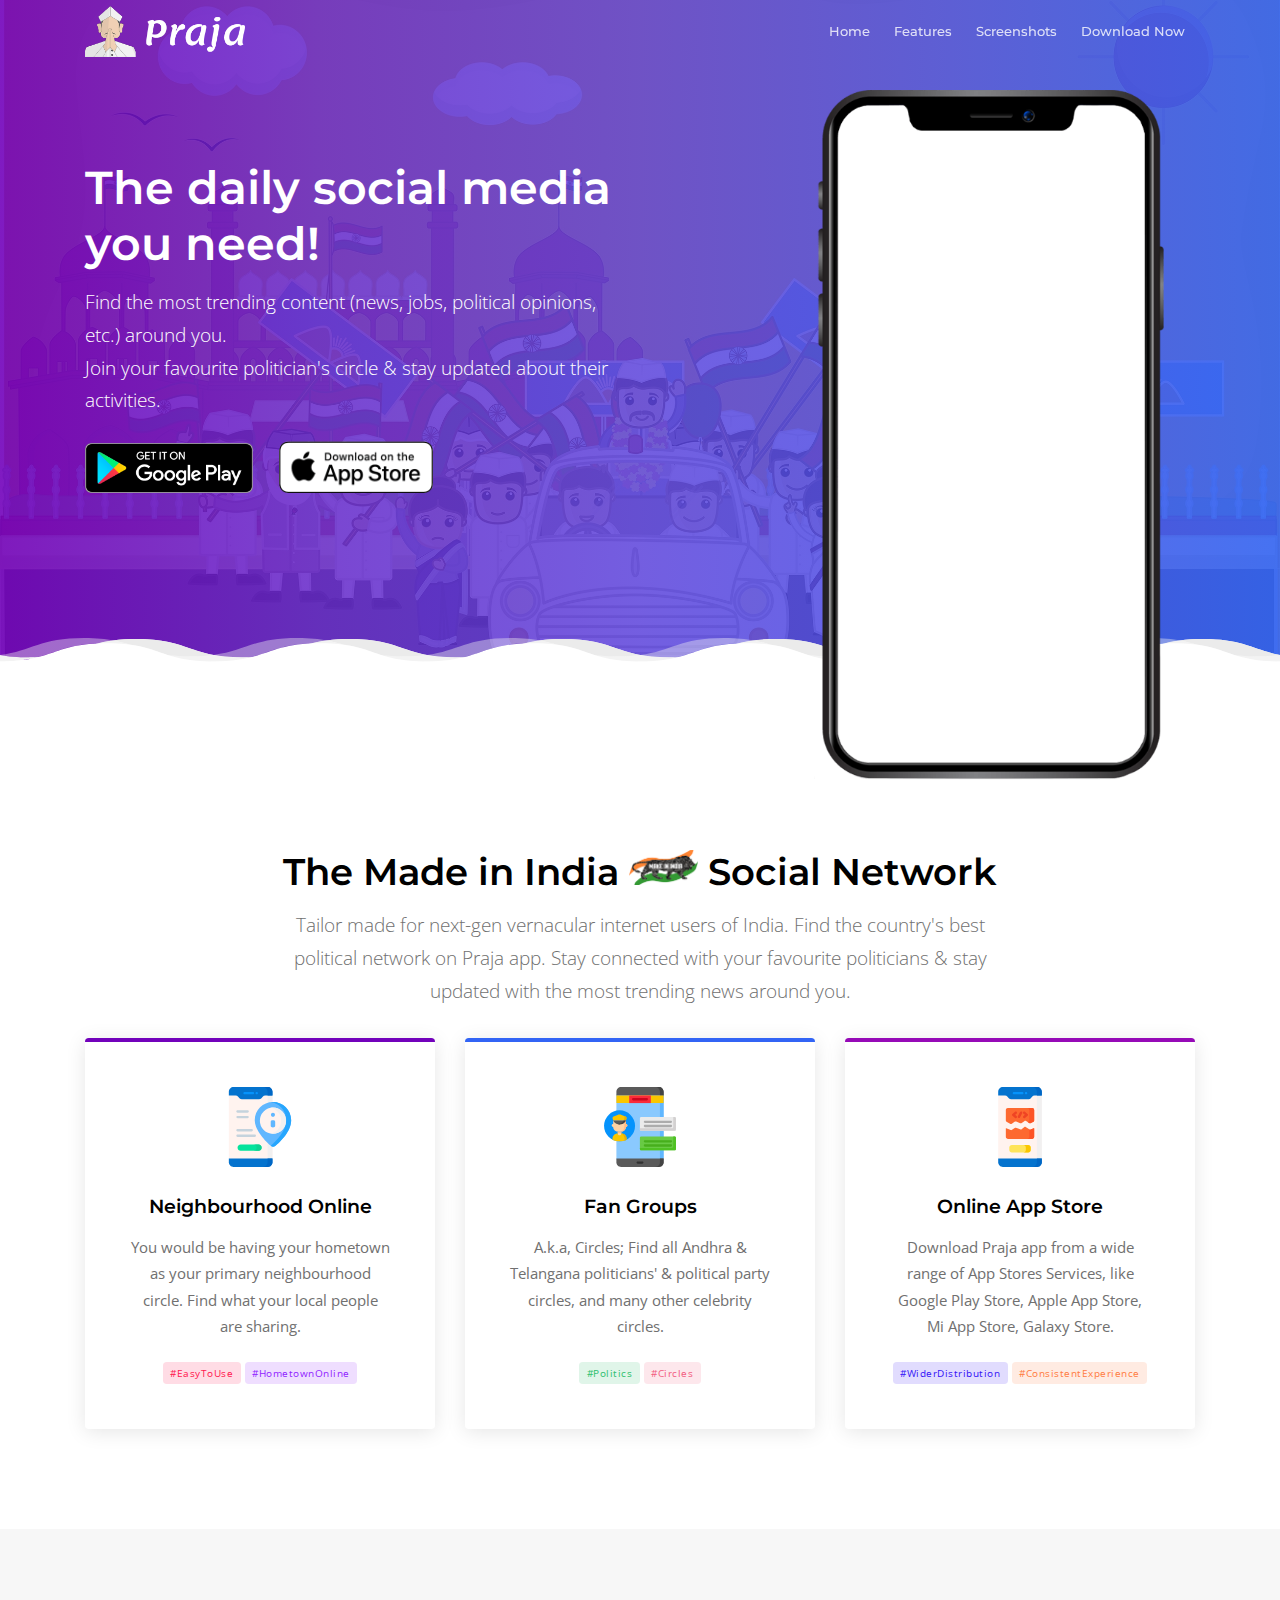
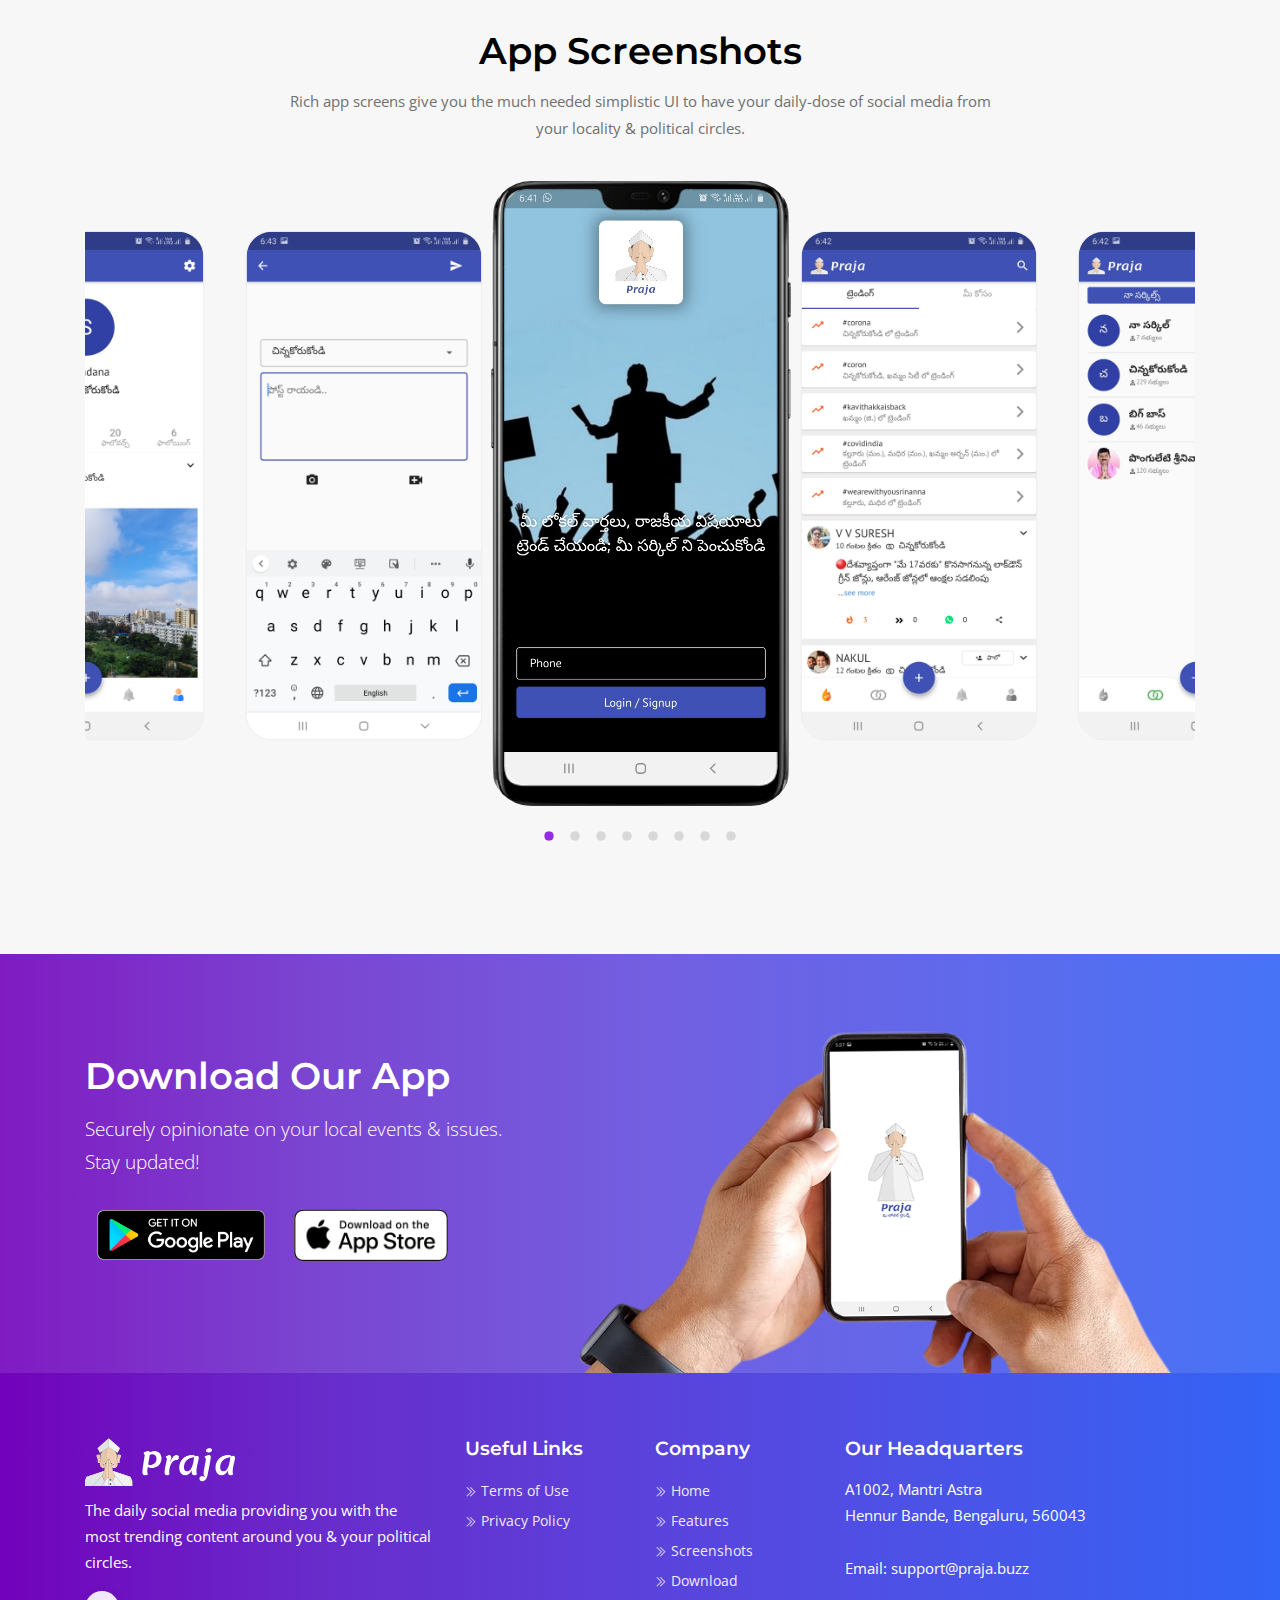
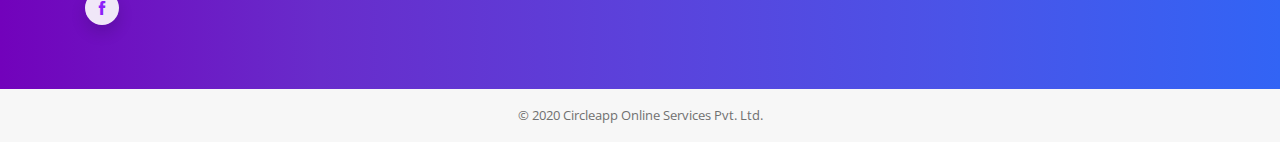
==== commit d08e794b: "seo enhancements" ====
--- a/index.html
+++ b/index.html
@@ -22,18 +22,32 @@
     <title>Praja | Your local political trends</title>
 
     <!--favicon icon-->
-    <link rel="icon" href="img/favicon.png" type="image/png" sizes="16x16">
-
-    <!--google fonts-->
+    <link rel="icon" type="image/png" href="img/favicon-128x128.png">
+    <link rel="icon" type="image/png" sizes="16x16" href="img/favicon-16x16.png">
+    <link rel="icon" type="image/png" sizes="32x32" href="img/favicon-32x32.png">
+    <link rel="icon" type="image/png" sizes="96x96" href="img/favicon-96x96.png">
+    <link rel="icon" type="image/ico" href="img/favicon.ico">
+
+    <!-- Global site tag (gtag.js) - Google Analytics -->
+    <script async src="https://www.googletagmanager.com/gtag/js?id=UA-157930973-2"></script>
+    <script>
+        window.dataLayer = window.dataLayer || [];
+        function gtag(){dataLayer.push(arguments);}
+        gtag('js', new Date());
+
+        gtag('config', 'UA-157930973-2');
+    </script>
+
+    <!-- Google fonts-->
     <link href="https://fonts.googleapis.com/css?family=Montserrat:400,500,600,700%7COpen+Sans&display=swap"
           rel="stylesheet">
 
     <!--Bootstrap css-->
     <link rel="stylesheet" href="css/bootstrap.min.css">
     <!--Magnific popup css-->
-    <link rel="stylesheet" href="css/magnific-popup.css">
+    <link rel="stylesheet" href="css/magnific-popup.min.css">
     <!--Themify icon css-->
-    <link rel="stylesheet" href="css/themify-icons.css">
+    <link rel="stylesheet" href="css/themify-icons.min.css">
     <!--animated css-->
     <link rel="stylesheet" href="css/animate.min.css">
     <!--ytplayer css-->
@@ -42,9 +56,9 @@
     <link rel="stylesheet" href="css/owl.carousel.min.css">
     <link rel="stylesheet" href="css/owl.theme.default.min.css">
     <!--custom css-->
-    <link rel="stylesheet" href="css/style.css">
+    <link rel="stylesheet" href="css/style.min.css">
     <!--responsive css-->
-    <link rel="stylesheet" href="css/responsive.css">
+    <link rel="stylesheet" href="css/responsive.min.css">
 
 </head>
 <body>
@@ -67,7 +81,7 @@
     <!--start navbar-->
     <nav class="navbar navbar-expand-lg fixed-top bg-transparent">
         <div class="container">
-            <a class="navbar-brand" href="index.html">
+            <a class="navbar-brand" href="/">
                 <img src="img/logo-white.png" width="160" alt="logo" class="img-fluid"/>
             </a>
             <button class="navbar-toggler" type="button" data-toggle="collapse" data-target="#navbarSupportedContent"
@@ -163,7 +177,7 @@
             <div class="row justify-content-center">
                 <div class="col-md-9 col-lg-8">
                     <div class="section-heading text-center mb-2">
-                        <h2>The Made in India 🇮🇳 Social Network</h2>
+                        <h2>The Made in India <img alt="Make in India logo" src="img/make-in-india.png" height="35" align="middle" /> Social Network</h2>
                         <p class="lead">Tailor made for next-gen vernacular internet users of India. Find the country's best political network on Praja app. Stay connected with your favourite politicians & stay updated with the most trending news around you.</p>
                     </div>
                 </div>
@@ -969,6 +983,6 @@
 <!--countdown js-->
 <script src="js/jquery.countdown.min.js"></script>
 <!--custom js-->
-<script src="js/scripts.js"></script>
+<script src="js/scripts.min.js"></script>
 </body>
 </html>--- a/css/style.min.css
+++ b/css/style.min.css
@@ -0,0 +1 @@
+ html, body, div, span, applet, object, iframe, h1, h2, h3, h4, h5, h6, p, blockquote, pre, a, abbr, acronym, address, big, cite, code, del, dfn, em, img, ins, kbd, q, s, samp, small, strike, strong, sub, sup, tt, var, b, u, i, center, dl, dt, dd, ol, ul, li, fieldset, form, label, legend, table, caption, tbody, tfoot, thead, tr, th, td, article, aside, canvas, details, embed, figure, figcaption, footer, header, hgroup, menu, nav, output, ruby, section, summary, time, mark, audio, video {margin: 0;padding: 0;border: 0;font-size: 100%;font: inherit;vertical-align: baseline;}article, aside, details, figcaption, figure, footer, header, hgroup, menu, nav, section {display: block;}body {line-height: 1;}ol, ul {list-style: none;}blockquote, q {quotes: none;}blockquote:before, blockquote:after, q:before, q:after {content: '';content: none;}table {border-collapse: collapse;border-spacing: 0;}html{overflow-y: scroll;font-size: 15px;}body, h1, .h1, h2, .h2, h3, .h3, h4, .h4, h5, .h5, h6, .h6, p, .navbar, .brand, .btn, .btn-simple, a, .td-name, td {-moz-osx-font-smoothing: grayscale;-webkit-font-smoothing: antialiased;}body {background-color: #ffffff;font-family: 'Open Sans', sans-serif;font-size: 1rem;color: #707070;font-weight: 400;line-height: 1.75;}p:not(:last-child) {margin-bottom: 1.25em;}h1, h2, h3, h4, h5 {margin: 0 0 1rem;font-family: 'Montserrat', sans-serif;font-weight: 600;line-height: 1.21;color: initial;}h1 {margin-top: 0;font-size: 3.052em;}h2 {font-size: 2.441em;}h3 {font-size: 1.953em;}h4 {font-size: 1.563em;}h5 {font-size: 1.25em;}small, .text_small {font-size: 0.8em;}strong, b{font-weight: 500;font-family: 'Montserrat', sans-serif;}.badge {display: inline;padding: .25rem .5rem;font-size: 80%;font-weight: 700;font-family: 'Montserrat', sans-serif;line-height: 1;text-align: center;white-space: nowrap;vertical-align: baseline;border-radius: .375rem;transition: color .15s ease-in-out,background-color .15s ease-in-out,border-color .15s ease-in-out,box-shadow .15s ease-in-out;}.badge-pill {padding-right: .875em;padding-left: .875em;border-radius: 50rem;}.ptb-100{padding: 100px 0;}.pt-100{padding-top: 100px;}.pt-150{padding-top: 150px;}.pb-100{padding-bottom: 100px;}.mt--120{margin-top: -150px !important;}.gray-light-bg{background: #f7f7f7;}.primary-bg{background: #3264f5;}.secondary-bg{background: #6a06ad;}.color-primary{color: #3264f5;}.color-secondary{color: #7202bb }.gradient-bg{background-image: linear-gradient(to left, #3264f5, #4a54e8, #5b42db, #682ccb, #7202bb) !important;}.white-bg{background: #ffffff;}a{color: #3264f5;}a:hover{color: #7202bb;text-decoration: none;}.color-1{color: #ff164e;}.color-1-bg{background: rgba(255, 22, 78, 0.15);}.color-2{color: #9123ff;}.color-2-bg{background: rgba(145, 35, 255, 0.15);}.color-3{color: #3413f7;}.color-3-bg{background: rgba(52, 19, 247, 0.15);}.color-4, .ratting-color{color: #ff7c3f;}.color-4-bg{background: rgba(255, 124, 63, 0.15);}.color-5, .success-color{color: #2ebf6d;}.color-5-bg{background: rgba(46, 191, 109, 0.15);}.color-6{color: #f25c7f;}.color-6-bg{background: rgba(242, 92, 127, 0.15);}.animated-btn{transition: all .25s ease-in-out;}.animated-btn:hover{transform: scale(1) translateY(-4px) translateZ(20px);}.outline-btn, .solid-btn, .primary-solid-btn{padding: 10px 25px;font-family: 'Open Sans', sans-serif }.primary-solid-btn{border-color: #3264f5;background: #3264f5;color: #ffffff;}.primary-solid-btn:hover{background: transparent;color: #202877;border-color: #202877;}.solid-btn{color: #fff;-webkit-box-shadow: 0 20px 30px 0 rgba(67,37,204,.2);box-shadow: 0 20px 30px 0 rgba(67,37,204,.2);background: #7202bb;border: 2px solid #7202bb;border-radius: 30px;}.solid-btn:hover{background: transparent;color: #7202bb;-webkit-box-shadow: none;box-shadow: none;}.outline-btn{border-radius: 30px;color: #7202bb;display: inline-block;border: 2px solid #7202bb;}.outline-btn:hover{color: #fff;background: #7202bb;-webkit-box-shadow: 0 10px 30px 0 rgba(67,37,204,.12);box-shadow: 0 10px 30px 0 rgba(67,37,204,.12);}.primary-bg h1, .primary-bg p{color: #fff;}.solid-white-btn, .outline-white-btn{padding: 12px 30px;font-family: 'Montserrat', sans-serif;font-weight: 700;}.solid-white-btn{background: #ffffff;border-color: #ffffff;color: #7202bb;border-radius: 30px;}.solid-white-btn:hover{background: transparent;color: #ffffff;}.outline-white-btn{border-radius: 30px;color: #ffffff;border-color: #ffffff;}.outline-white-btn:hover{background: #ffffff;color: #7202bb;}.icon-sm {font-size: 25px;line-height: 25px;}.icon-md {font-size: 40px;line-height: 40px;}.icon-lg {font-size: 50px;line-height: 50px;}.form-control{border-color: #ebebeb;padding: .75rem 0.85rem;height: calc(2.56em + .75rem + 2px);}.form-control:focus{outline: none;box-shadow: none;}input[type]::-webkit-input-placeholder, textarea::-webkit-input-placeholder, select::-webkit-input-placeholder, select.form-control.has-value{color: #b1b1b1 !important;font-size: 13px;}input[type]:-moz-placeholder, textarea:-moz-placeholder, select:-moz-placeholder, select.form-control.has-value{color: #b1b1b1;font-size: 13px;}input[type]::-moz-placeholder, textarea::-moz-placeholder, select::-moz-placeholder, select.form-control.has-value{color: #b1b1b1;font-size: 13px;}input[type]:-ms-input-placeholder, textarea:-ms-input-placeholder, select:-ms-input-placeholder, select.form-control.has-value{color: #b1b1b1;font-size: 13px;}.section-heading h2 span{font-weight: 400;font-size: 2rem;}.z-index{z-index: 9;}.affix {background-color: #202877;-webkit-transition: padding 0.2s ease-out;-moz-transition: padding 0.2s ease-out;-o-transition: padding 0.2s ease-out;transition: padding 0.2s ease-out;}.white-bg.affix, .custom-nav.affix {background: #ffffff;border-bottom: 1px solid #ebebeb;}.white-bg.affix ul li a {color: #081d43 !important;opacity: 0.8;}.white-bg.custom-nav ul li a:hover {opacity: 1;}.bg-transparent ul li a:hover, .white-bg.affix ul li a:hover {opacity: 1;}.bg-transparent.affix {background-image: linear-gradient(to left, #3264f5, #4a54e8, #5b42db, #682ccb, #7202bb) !important;}.navbar-toggler{color: #ffffff;}.header nav.navbar{padding: 0 1rem;transition: all .3s ease-in-out;}.navbar-brand {font-size: inherit;height: auto;margin-bottom: -8px;}.menu {display: block;}.menu li {display: inline-block;position: relative;}.menu li:first-child {margin-left: 0;}.menu li a {font-size: 13px;font-family: 'Montserrat', sans-serif;font-weight: 500;text-decoration: none;padding: 20px 10px;display: block;transition: all 0.3s ease-in-out 0s;color: #ffffff;opacity: 0.8;}.menu li a:hover, .menu li:hover>a {opacity: 1;}.menu li a.active{color: #7202bb;}.menu ul {visibility: hidden;opacity: 0;margin: 0;padding: 0;width: 200px;position: absolute;left: 0;background: #fff;z-index: 9;border-radius: 4px;transform: translate(0,20px);transition: all 0.3s ease-out;-webkit-box-shadow: 0 4px 10px rgba(0,0,0,.15);box-shadow: 0 4px 10px rgba(0,0,0,.15);}.menu ul.sub-menu li{border-bottom: 1px solid #ebebeb;}.menu ul.sub-menu li:last-child{border-bottom: 0;}.menu ul:after {bottom: 100%;left: 35px;content: " ";height: 0;width: 0;position: absolute;pointer-events: none;border-color: rgba(255, 255, 255, 0);border: solid transparent;border-bottom-color: #fff;border-width: 8px;margin-left: -8px;}.menu li a.dropdown-toggle::after {position: relative;left: 2px;vertical-align: middle;}.menu ul li {display: block;float: none;background: none;margin: 0;padding: 0;}.menu ul li a {text-transform: inherit;font-size: 13px;display: block;color: #424141;padding: 8px 15px;font-family: 'Montserrat', sans-serif;}.menu ul li a:hover, .menu ul li:hover>a {color: #ffffff;background: #7202bb;}.menu ul.sub-menu li:first-child a:hover, .menu ul.sub-menu li:last-child ul li:first-child a:hover{border-radius: 4px 4px 0 0;}.menu ul.sub-menu li:last-child a:hover, .menu ul.sub-menu li:last-child ul li:last-child a:hover{border-radius: 0 0 4px 4px;}.menu ul.sub-menu li:last-child ul li a:hover{border-radius: 0;}.menu li:hover>ul {visibility: visible;opacity: 1;transform: translate(0,0);}.menu ul ul {left: 200px;top: 0;visibility: hidden;opacity: 0;transform: translate(20px,20px);transition: all 0.2s ease-out;}.menu ul.sub-menu ul:after {left: -8px;top: 10px;content: " ";height: 0;width: 0;position: absolute;pointer-events: none;border-color: rgba(255, 255, 255, 0);border: solid transparent;border-right-color: #fff;border-width: 8px;}.menu li>ul ul:hover {visibility: visible;opacity: 1;transform: translate(0,0);}.responsive-menu {display: none;width: 100%;padding: 20px 15px;background: #374147;color: #fff;text-transform: uppercase;font-weight: 600;}.responsive-menu:hover {background: #374147;color: #fff;text-decoration: none;}@media (min-width: 320px) and (max-width: 992px) {.navbar {background-image: linear-gradient(to left, #3264f5, #305be4, #3b4fe2, #4740de, #7202bb) !important;padding: .85rem 1rem !important;}.menu li{display: block;}.white-bg.affix, .custom-nav.affix, .navbar.white-bg {background: #ffffff !important;border-bottom: 1px solid #ebebeb;}.white-bg.custom-nav ul li a, .custom-nav ul li a {color: #081d43 !important;}.white-bg.navbar .navbar-toggler span {color: #202877;}.ptb-100 {padding: 55px 0;}.pt-100 {padding-top: 55px;}.pb-100 {padding-bottom: 55px;}}@media (min-width: 992px) {.navbar {border-bottom: 1px solid rgba(0, 0, 0, 0);background: transparent;-o-transition: border-bottom .3s ease-in-out, background .3s ease-in-out, padding .3s ease-in-out;-webkit-transition: border-bottom .3s ease-in-out, background .3s ease-in-out, padding .3s ease-in-out;-moz-transition: border-bottom .3s ease-in-out, background .3s ease-in-out, padding .3s ease-in-out;transition: border-bottom .3s ease-in-out, background .3s ease-in-out, padding .3s ease-in-out;-webkit-backface-visibility: hidden;}}@media (min-width: 768px) and (max-width: 979px) {.mainWrap {width: 768px;}.menu ul {top: 37px;}.menu li a {padding: 8px 15px;}a.homer {background: #374147;}}@media (max-width: 767px) {.responsive-menu{display: block;}.header nav.navbar{padding: 0.5rem 1rem;}.mainWrap {width: auto;padding: 50px 20px;}nav {margin: 0;background: none;}.menu li {display: block;margin: 0;}.menu li a {padding: 8px 15px;}.menu li a:hover,.menu li:hover>a {background: #3264f5;color: #fff;}.menu ul {visibility: hidden;opacity: 0;top: 0;left: 0;width: 100%;transform: initial;}.menu li:hover>ul {visibility: visible;opacity: 1;position: relative;transform: initial;}.menu ul ul {left: 0;transform: initial;}.menu li>ul ul:hover {transform: initial;}}.custom-badge{position: absolute;right: 10px;}.hero-equal-height{position: relative;min-height: 660px;-js-display: flex;display: -webkit-box;display: -ms-flexbox;display: flex;-webkit-box-orient: vertical;-webkit-box-direction: normal;-ms-flex-direction: column;flex-direction: column;-webkit-box-pack: center;-ms-flex-pack: center;justify-content: center;height: 100%;width: 100%;}.hero-section-1 {position: relative;min-height: 745px;width: 100%;display: block;overflow: hidden;}.section-shape-wrap {position: absolute;top: 0;left: 0;right: 0;bottom: 0;background: #3264f5;background: linear-gradient(90deg,#3264f5,#7202bb);overflow: hidden;clip-path: polygon(0 0,100% 0,100% 50%,0 100%);}.section-shape-wrap .circle {position: absolute;border-radius: 50%;right: -500px;}.section-shape-wrap .circle.circle-3 {width: 2250px;height: 2250px;background-color: rgba(54,16,224,.1);top: -300px;}.section-shape-wrap .circle.circle-2 {width: 1750px;height: 1750px;background-color: rgba(189,16,224,.05);top: -100px;}.section-shape-wrap .circle.circle-1 {width: 1400px;height: 1400px;background-color: rgba(24,16,224,.2);top: 70px;}.hero-content-left .headline {display: inline-block;background-color: rgba(255,255,255, .1);color: #FFF;border-radius: 30px;padding: 5px 20px 5px 10px;font-size: 12px;line-height: 24px;margin-bottom: 25px;font-weight: 600;font-family: 'Montserrat', sans-serif;letter-spacing: .5px;transition: all 0.3s ease-out;}.headline:hover{background-color: rgba(0, 0, 0, 0.19);}.bottom-img-absolute img{width: 100%;display: block;bottom: -2px;position: relative;}.gradient-overlay{position: relative;width: 100%;}.gradient-overlay:before{position: absolute;content: '';background-image: linear-gradient(to left, rgba(50, 100, 245, 0.90), rgba(74, 84, 232, 0.88), rgba(91, 66, 219, 0.85), rgba(104, 44, 203, 0.88), rgba(114, 2, 187, 0.90));width: 100%;height: 100%;top: 0;left: 0;}.divider {position: relative;width: 100%;display: block;}.divider img{position: absolute;left: 0;right: 0;height: 6vw;}.shave-wrap .top-1{position: absolute;z-index: 0;max-width: 275px;max-height: 80%;top: 0;left: 0;transition: all 400ms ease-in 0s;}.shave-wrap .top-2{position: absolute;z-index: 0;max-width: 600px;max-height: 80%;top: 0;right: 0;transition: all 400ms ease-in 0s;}.shave-wrap .top-3{position: absolute;z-index: 0;max-width: 100%;max-height: 80%;bottom: 0;right: 0;display: none;transition: all 400ms ease-in 0s;}.shave-wrap .bottom-1{position: absolute;z-index: 0;max-width: 200px;max-height: 80%;bottom: 0;left: 0;transition: all 400ms ease-in 0s;}.shave-wrap .bottom-2{position: absolute;z-index: 0;max-width: 100%;max-height: 80%;bottom: 0;left: 0;display: none;transition: all 400ms ease-in 0s;}.video-app-wrap{box-sizing: border-box;min-height: 1px;left: auto;flex-wrap: wrap;-webkit-box-align: center;align-items: center;z-index: 5;justify-items: flex-end;position: absolute;right: 8%;max-width: 350px;flex: 0 0 38%;top: -70px;}@media (min-width: 320px) and (max-width: 768px){.video-app-wrap{top: 0;}}@media (min-width: 767px) and (max-width: 991px){.video-app-wrap{top: 20px;}}.iphone-mask{z-index: 10;object-fit: cover;display: flex;flex-direction: row;-webkit-box-pack: center;justify-content: center;position: relative;width: 100%;overflow: hidden;}.mask-img{object-fit: cover;height: 100%;width: 100%;z-index: 10;transition: all 400ms ease-in 0s;}.video-wrap{vertical-align: baseline;position: absolute;height: 100%;box-sizing: border-box;font: inherit;padding: 15px;padding-right: 10px;overflow: hidden;}.video-wrap video{transform-style: preserve-3d;text-align: center;height: 100%;max-width: 100%;margin: 0 auto;background: white;border-radius: 20px;}@media (max-width: 900px){.video-app-wrap{position: inherit;right: auto;}}.shape-bottom img.bottom-shape{position: absolute;left: 0;right: 0;bottom: -2px;z-index: 1;width: 100%;margin: 0 auto;}.hero-section-5{position: relative;overflow: hidden;width: 100%;height: 100%;}.dashboard-right-img img{position: absolute;left: 55%;bottom: 0;z-index: 1;overflow: visible;width:750px;border-radius: 20px;}.white-section-slanted{position: static;z-index: -2;background-color: #fff;-webkit-transform: skew(0deg,-10deg) translate(0,-50px);-ms-transform: skew(0deg,-10deg) translate(0,-50px);transform: skew(0deg,-10deg) translate(0,-50px);}.container-slanted{-webkit-transform: skew(0deg,10deg);-ms-transform: skew(0deg,10deg);transform: skew(0deg,10deg);text-align: left;}* .feature-tab li a.nav-link{margin: 0 15px;border: 0;font-family: 'Montserrat', sans-serif;font-weight: 600;color: #333333;}.feature-tab li a.nav-link img{width: 30px;height: 30px;}.feature-tab li a.nav-link, .feature-tab li a.nav-link.active{padding: 10px 0;border-bottom: 2px solid #c4c4c4;}.feature-tab li a.nav-link.active{border-color: #6730e3;color: #6730e3;background: transparent;}.tab-content-wrap a{text-decoration: none;}.new-single-promo{transition: all 0.2s ease-out;box-shadow: 0 3px 20px 0 rgba(0, 0, 0, 0.1);border-top: 4px solid;}.new-single-promo:hover{transform: translateY(-10px);box-shadow: 0 1rem 3rem rgba(31,45,61,.12)!important;}.promo-content-wrap span{font-size: 10px;letter-spacing: 0.5px;}.border-color-1{border-color: #960ab7;}.border-color-2{border-color: #7202bb;}.border-color-3{border-color: #3264f5;}.border-color-4{border-color: #ffbf43;}.border-color-5{border-color: #2ebf6d;}.border-color-6{border-color: #f25c7f;}.bg-color-1{background-color: #ff164e;}.bg-color-2{background-color: #7202bb;}.bg-color-3{background-color: #3264f5;}.bg-color-4{background-color: #ffbf43;}.bg-color-5{background-color: #2ebf6d;}.bg-color-6{background-color: #f25c7f;}.single-promo span{font-size: 70px;line-height: inherit;margin-bottom: 20px;}.single-promo-1{box-shadow: 0 3px 20px 0px rgba(0, 0, 0, 0.12);border-radius: 1.5rem !important;}.single-promo-1 span{font-size: 35px;background-image: url("../img/promo-icon-bg.svg");background-size: 150px;padding: 35px;background-repeat: no-repeat;background-position: 45% 20%;}.single-promo img{width: 70px;height: 70px;margin-bottom: 20px;}.single-promo .img-full-box{width: auto !important;height: auto !important;}.single-promo-hover{transition: all .2s ease-out;will-change: transform;}.single-promo-hover:hover {transform: translateY(-10px);box-shadow: 0 1rem 3rem rgba(31,45,61,.125)!important;}.video-play-icon {width: 50px;height: 50px;line-height: 50px;border-radius: 50%;position: relative;z-index: 4;display: inline-block;border: 2px solid #ffffff;cursor: pointer;background: #ffffff;}.video-play-icon span{position: absolute;text-align: center;width: 100%;top: 25%;font-size: 23px;left: 2px;}.video-promo-content a.video-play-icon-without-bip:hover span{color: #ffffff;}.video-promo-content a.video-play-icon{border-radius: 50%;display: block;-webkit-animation: ripple-white 1s linear infinite;animation: ripple-white 1s linear infinite;-webkit-transition: .5s }.video-promo-content a.video-play-icon-without-bip{animation: none;}.video-promo-content a.video-play-icon-without-bip:hover{-webkit-animation: ripple-white 1s linear infinite;animation: ripple-white 1s linear infinite;-webkit-transition: .5s;background-color: #9629e6;}@-webkit-keyframes ripple-white {0% {-webkit-box-shadow: 0 0 0 0 rgba(255, 255, 255, 0.1), 0 0 0 10px rgba(255, 255, 255, 0.1), 0 0 0 20px rgba(255, 255, 255, 0.1);box-shadow: 0 0 0 0 rgba(255, 255, 255, 0.1), 0 0 0 10px rgba(255, 255, 255, 0.1), 0 0 0 20px rgba(255, 255, 255, 0.1) }100% {-webkit-box-shadow: 0 0 0 10px rgba(255, 255, 255, 0.1), 0 0 0 20px rgba(255, 255, 255, 0.1), 0 0 0 30px rgba(255, 255, 255, 0);box-shadow: 0 0 0 10px rgba(255, 255, 255, 0.1), 0 0 0 20px rgba(255, 255, 255, 0.1), 0 0 0 30px rgba(255, 255, 255, 0) }}@keyframes ripple-white {0% {-webkit-box-shadow: 0 0 0 0 rgba(255, 255, 255, 0.1), 0 0 0 10px rgba(255, 255, 255, 0.1), 0 0 0 20px rgba(255, 255, 255, 0.1);box-shadow: 0 0 0 0 rgba(255, 255, 255, 0.1), 0 0 0 10px rgba(255, 255, 255, 0.1), 0 0 0 20px rgba(255, 255, 255, 0.1) }100% {-webkit-box-shadow: 0 0 0 10px rgba(255, 255, 255, 0.1), 0 0 0 20px rgba(255, 255, 255, 0.1), 0 0 0 30px rgba(255, 255, 255, 0);box-shadow: 0 0 0 10px rgba(255, 255, 255, 0.1), 0 0 0 20px rgba(255, 255, 255, 0.1), 0 0 0 30px rgba(255, 255, 255, 0) }}.bg-shape{position: absolute;z-index: -2;top: 0;left: -50%;right: 0;width: 100%;}.subscribe-form-wrapper .newsletter-form{width: 420px;margin: auto;}@media (min-width: 320px) and (max-width: 576px){.subscribe-form-wrapper .newsletter-form{width: 100%;}}.newsletter-form .input-group > input[type='email'].form-control{border-radius: 30px 0 0 30px;text-indent: 10px;}.subscribe-btn.solid-btn{border-radius: 0 30px 30px 0;padding: 10px 20px;}.subscribe-btn.solid-btn span{vertical-align: middle;margin-left: 5px;}.subscribe-btn.solid-btn:hover{background: #7202bb;color: #ffffff;border-color: #7202bb;}.btn-hover:hover:before, .btn-hover:hover:after {left: 0;right: auto;width: 100%;}.btn-hover:after, .btn-hover:before {content: '';display: block;position: absolute;top: 0;right: 0;height: 100%;width: 0;z-index: -1;border-radius: 0 30px 30px 0;background: rgba(0, 0, 0, 0.04);-webkit-transition: all 0.4s cubic-bezier(0.42, 0, 0.58, 1);-o-transition: all 0.4s cubic-bezier(0.42, 0, 0.58, 1);transition: all 0.4s cubic-bezier(0.42, 0, 0.58, 1);}.testimonial-single{display: block;position: relative;}.testimonial-single:after{content: '';width: 0;height: 0;border-top: 30px solid #f7f7f7;border-right: 30px solid transparent;position: absolute;bottom: -30px;}.owl-carousel .owl-item .client-img img{width: 60px;display: initial;}.work-process-wrap{display: block;width: 100%;}.single-work-process{position: relative;float: left;margin: 0 15px;width: calc(25% - 30px);}.work-process-icon-wrap{position: relative;display: inline-block;width: 70px;height: 70px;}@media screen and (max-width: 991px){.single-work-process {width: calc(50% - 30px);}.work-process-divider {width: calc(100% - 145px);}.single-work-process:nth-child(2n) .work-process-divider {display: none;}}@media screen and (max-width: 767px){.single-work-process {width: 100%;text-align: center;margin-left: 0;margin-right: 0;}.work-process-divider {display: none;}}.work-process-divider {background-image: linear-gradient(90deg, #73778c, #73778c 40%, transparent 40%, transparent 100%);}.single-work-process .work-process-divider{position: absolute;top: 40px;width: calc(100% - 130px);height: 1px;background-image: linear-gradient(90deg, #73778C, #73778C 40%, transparent 40%, transparent 100%);background-size: 12px 1px;}.single-work-process .work-process-divider:after {content: '\e628';font-family: 'themify';position: absolute;right: -30px;top: 50%;-webkit-transform: translateY(-50%);-ms-transform: translateY(-50%);transform: translateY(-50%);font-size: 20px;}.work-process-icon-wrap i{position: absolute;left: 50%;top: 50%;-webkit-transform: translate(-50%, -50%);-ms-transform: translate(-50%, -50%);transform: translate(-50%, -50%);}.work-process-icon-wrap .process-step{width: 40px;height: 40px;line-height: 40px;text-align: center;-webkit-border-radius: 50%;border-radius: 50%;position: absolute;right: -20px;top: -20px;font-size: 20px;font-weight: 700;font-family: 'Work Sans', sans-serif;}.single-work-process:last-child .work-process-divider{display: none !important;}.screen-slider-content {position: relative }.screenshot-frame {background-image: url(../img/phone-frame2.png);background-repeat: no-repeat;background-size: 100% 100%;display: block;width: 300px;height: 625px;position: absolute;top: -5px;left: calc(50% + 0.5px);-webkit-transform: translateX(-50%);transform: translateX(-50%);z-index: 2;border-radius: 40px;}@media (min-width: 320px) and (max-width: 1200px){.screenshot-frame{display: none;}}.screen-carousel .owl-item img {-webkit-transform: scale(.85);transform: scale(.85);-webkit-transition: 0.3s;transition: 0.3s;border: 1px solid #ebebeb;border-radius: 30px }.screen-carousel .owl-item.active.center img {-webkit-transform: scale(1);transform: scale(1) }.dot-indicator.owl-theme button.owl-dot span{display: inline-block;width: 12px;height: 12px;box-sizing: border-box;background: #d8d8d8;border-radius: 50%;-webkit-transform: scale(0.8);transform: scale(0.8);transition: 0.3s;}.dot-indicator.owl-theme button.owl-dot:focus{border: none;outline: none;}.dot-indicator.owl-theme button.owl-dot.active span{background: #9629e6;border: 2px solid transparent;-webkit-transform: scale(0.8);transform: scale(0.8);}.screen-carousel.dot-indicator.owl-theme .owl-nav.disabled+.owl-dots{margin-top: 40px;}.overlay-opacity-gradient{position: absolute;width: 100%;height: 55px;background: linear-gradient(to right,white,rgba(255,255,255,0) 10%,rgba(255,255,255,0) 90%,white 95%);z-index: 100;left: 0;right: 0;}.single-client {display: -ms-grid;display: grid;-webkit-box-align: center;-ms-flex-align: center;align-items: center;-ms-grid-column-align: center;justify-items: center;width: 60%;height: auto;-webkit-transition: -webkit-transform .5s ease-in;transition: -webkit-transform .5s ease-in;transition: transform .5s ease-in;transition: transform .5s ease-in, -webkit-transform .5s ease-in;margin: 8px auto;}.single-client img {max-width: 100%;max-height: 100%;-webkit-filter: opacity(50%);filter: opacity(90%);width: 100%;}.single-client:hover {-webkit-transform: scale(1.2);-ms-transform: scale(1.2);transform: scale(1.2);}.single-client:hover .client-img {-webkit-filter: none;filter: none;opacity: 1;}.pricing-tab.feature-tab li a.nav-link{padding: 8px 15px;margin: 0;border: 2px solid #7202bb;background: #ffffff;}.pricing-tab.feature-tab li:first-child a.nav-link{border-right: 0;border-radius: 4px 0 0 4px;}.pricing-tab.feature-tab li:last-child a.nav-link{border-radius: 0 4px 4px 0;}.pricing-tab.feature-tab li a.nav-link.active{background: #7202bb;color: #ffffff;border-color: #7202bb;}.card.single-pricing-pack{transition: all 0.2s ease 0s;box-shadow: 0 0 0 1px #ebebeb;border: none;border-top: 4px solid transparent;}.card.single-pricing-pack:hover {z-index: 2;border-radius: 1rem !important;}.single-pricing-pack:hover {box-shadow: 0 1rem 3rem rgba(31,45,61,.125)!important;transform: translate(0, -5px);border-top: 4px solid #7202bb;}.single-pricing-pack .card-body {color: rgb(132, 146, 166);flex: 1 1 auto;padding: 1.5rem;}.pricing-header{position: relative;background: transparent;}.font-weight-bolder{font-weight: 700;font-family: 'Montserrat', sans-serif;}.pricing-header::after {content: "";display: block;width: 80%;position: absolute;bottom: 0;left: 50%;margin-left: -40%;height: 1px;background: radial-gradient(at center center, rgb(222, 228, 239) 0px, rgba(255, 255, 255, 0) 75%);}.pricing-feature-list li{font-size: 14px;line-height: 28px;}.popular-price {box-shadow: 0 1rem 3rem rgba(31,45,61,.125)!important;border-top: 4px solid #7202bb !important;}#accordion .card {border-radius: 0;border: 0;}#accordion .card-header {padding: 20px 0;background: transparent;border-bottom: 1px solid #ebebeb;cursor: pointer;margin-bottom: 0;}#accordion a.card-header{color: #707070;}#accordion .card-header h6{font-family: 'Montserrat', sans-serif;font-weight: 500;}#accordion .card-body {padding: 30px 0;background: transparent;}#accordion .card-header.collapsed:after {content: "\e61a";transition: 0.5s;}#accordion .card-header:after {font-family: 'themify';content: "\e622";float: right;transition: 0.5s;}.download-2-img, .download-3-img {margin-top: -60px;margin-bottom: -60px;position: relative;z-index: 999;}#preloader {position: fixed;top: 0;left: 0;width: 100%;height: 100%;z-index: 9999;background: #fff;}.loader1 {display: block;position: relative;left: 45%;top: 50%;}.loader1 span {vertical-align: middle;border-radius: 100%;display: inline-block;width: 10px;height: 10px;margin: 3px 2px;-webkit-animation: loader1 0.8s linear infinite alternate;animation: loader1 0.8s linear infinite alternate;}.loader1 span:nth-child(1) {-webkit-animation-delay: -1s;animation-delay: -1s;background: rgba(41, 103, 230, 0.6);}.loader1 span:nth-child(2) {-webkit-animation-delay: -0.8s;animation-delay: -0.8s;background: rgba(41, 103, 230, 0.8);}.loader1 span:nth-child(3) {-webkit-animation-delay: -0.26666s;animation-delay: -0.26666s;background: rgba(41, 103, 230, 1);}.loader1 span:nth-child(4) {-webkit-animation-delay: -0.8s;animation-delay: -0.8s;background: rgba(41, 103, 230, 0.8);}.loader1 span:nth-child(5) {-webkit-animation-delay: -1s;animation-delay: -1s;background: rgba(41, 103, 230, 0.4);}@keyframes loader1 {from {transform: scale(0, 0);}to {transform: scale(1, 1);}}@-webkit-keyframes loader1 {from {-webkit-transform: scale(0, 0);}to {-webkit-transform: scale(1, 1);}}.scroll-top.open {bottom: 30px;}button.scroll-top:focus{outline: none;}.scroll-top {width: 40px;height: 40px;line-height: 40px;position: fixed;bottom: 105%;right: 50px;font-size: 16px;border-radius: 4px;z-index: 999;color: #ffffff;text-align: center;cursor: pointer;background: #7202bb;transition: 1s ease;border: none;}.scroll-top span {color: #fff;}.scroll-top:after {position: absolute;z-index: -1;content: '';top: 100%;left: 5%;height: 10px;width: 90%;opacity: 1;background: radial-gradient(ellipse at center, rgba(0, 0, 0, 0.25) 0%, rgba(0, 0, 0, 0) 80%);}.form-control:focus{border-color: #7202bb;}.btn.border-radius{border-radius: 4px;}.login-signup-form .form-group{position: relative;}.login-signup-form .form-group label{font-family: 'Montserrat', sans-serif;font-weight: 500;font-size: 88%;}.login-signup-form .form-group .input-group.input-group-merge>.form-control{text-indent: 35px;border-top-left-radius: 4px;border-bottom-left-radius: 4px;height: calc(2.65em + .75rem + 2px);}.login-signup-form .form-group .input-group.input-group-merge>textarea.form-control{height: calc(7.8rem + 2px);}.login-signup-form .form-group .input-group.input-group-merge>.form-control:focus{z-index: inherit;}.input-icon {height: calc(3.4rem + 2px);position: absolute;z-index: 2;display: block;width: 40px;top: 0;bottom: 0;left: 0;}.input-icon span{color: #b1b1b1;padding: 18px 15px;position: absolute;font-size: 18px;height: calc(3.4rem + 2px);border-radius: 4px;}.textarea-icon span{height: calc(7.8rem + 2px);}.full-screen{min-height: 100vh;position: relative;width: 100%;z-index: 1;overflow: hidden;display: flex;justify-content: center;align-items: center;}.countdown-wrap h2, .countdown-wrap h5{color: #fff !important;}.error-content .notfound-404 {position: relative;height: 280px;z-index: 2;margin-bottom: 30px;}.error-content .notfound-404 h1 {font-size: 230px;font-weight: 700;margin: 0;position: absolute;left: 50%;-webkit-transform: translateX(-50%);transform: translateX(-50%);background-size: cover;background-position: center;}@media (min-width: 320px) and (max-width: 767px){.error-content .notfound-404{height: auto;display: block;position: relative;}.error-content .notfound-404 h1{font-size: 80px;position: relative;}}.login-signup-content{height: 100%;width: 100%;z-index: 1;overflow: hidden;display: flex;justify-content: center;align-items: center;}.login-signup-wrap h1{font-size: 35px;}.vh-100 {height: 100vh!important;}.bg-cover {background-repeat: no-repeat;background-position: 50%;background-size: cover;}.ml-n3, .mx-n3 {margin-left: -.98rem!important;}.small, small{font-size: 90%;}.input-group-text {display: flex;align-items: center;padding: .5rem .75rem;margin-bottom: 0;font-size: .9375rem;font-weight: 400;line-height: 1.5;color: #95aac9;text-align: center;white-space: nowrap;background-color: #fff;border: 1px solid #d2ddec;border-radius: .375rem;}.btn.border-radius{border-radius: 4px;}.login-signup-form .form-group{position: relative;}.login-signup-form .form-group label{font-family: 'Montserrat', sans-serif;font-weight: 500;font-size: 88%;}.login-signup-form .form-group .input-group.input-group-merge>.form-control{text-indent: 35px;border-top-left-radius: 4px;border-bottom-left-radius: 4px;height: calc(2.65em + .75rem + 2px);}.login-signup-form .form-group .input-group.input-group-merge>.form-control:focus{z-index: inherit;}.login-signup-card{position: relative;z-index: 2;}.custom-control-label {line-height: 1.5;}.custom-control-label {position: relative;margin-bottom: 0;vertical-align: top;}@media (min-width: 320px) and (max-width: 576px){.page-header-content{padding-top: 3rem!important;}}.custom-breadcrumb ol{margin-bottom: 0;}.custom-breadcrumb ol li a, .custom-breadcrumb ol li.breadcrumb-item.active{color: #ffffff;opacity: 0.7;}.custom-breadcrumb ol li a:hover{opacity: 1;}.custom-breadcrumb ol li.breadcrumb-item{padding-left: 0;}.custom-breadcrumb .breadcrumb-item+.breadcrumb-item::before{font-family: themify;content: "\e649";font-size: 10px;color: #ffffff;opacity: 0.7;}.footer-top{padding: 65px 0;}@media (min-width: 320px) and (max-width: 567px){.footer-top{padding: 50px 0;}}.footer-nav-wrap ul li strong {font-size: 18px;line-height: 19px;font-weight: bold;}.footer-nav-wrap ul li a {font-size: 14px;line-height: 30px;font-weight: 400;font-family: 'Open Sans', sans-serif;color: inherit;opacity: 0.9;}.footer-nav-wrap ul li a:hover, .copyright-text a:hover, .social-list li a:hover {opacity: 1;text-decoration: none;}.copyright-text {font-size: 13px;}.social-list li span {padding: 10px;}.footer-nav-list li a span{font-size: 12px;vertical-align: middle;}.single-blog-card{margin-bottom: 25px;}.single-blog-card span.category {z-index: 2;top: 10px;right: 10px;}.single-blog-card .card-body{padding: 1.75rem;}.meta-list {opacity: 0.8;font-size: 90%;}.meta-list li.list-inline-item:not(:last-child) {margin-right: 0.7rem;}.single-blog-card a{font-weight: 600;font-family: 'Montserrat', sans-serif;}.single-blog-card a, .single-blog-card a:hover {text-decoration: none;}a.detail-link {display: inline-block;text-decoration: none;color: #495057;font-weight: 600;font-size: 14px;font-family: 'Montserrat', sans-serif;}a.detail-link span {font-size: 12px;vertical-align: middle;-webkit-transition-duration: .3s;transition-duration: .3s;color: #3264f5;}a.detail-link:hover {color: #7202bb;}a.detail-link:hover span{transform: translateX(3px);margin-left: 8px;}.row-post-thumbnail .post {border: 0;padding-bottom: 25px;margin-bottom: 25px;}.post {border-bottom: 1px solid #f0f0f0;padding: 0 0 35px;margin: 0 0 45px;}.post-preview {padding-bottom: 5px;border-radius: .1875rem;transition: all .3s ease-in-out;}.post-preview img {border-radius: .1875rem;width: 100%;display: block;}.post-header {margin: 15px 0 20px;}.post-header .post-title {font-size: 1.5625rem;margin-bottom: 0;color: #333333;}.post-header .post-title a{color: #5d5d5d;}.post-header .post-title a:hover{color: #7202bb;}.post-meta {list-style: none;font-size: .8125rem;padding: 0;margin: 0;}.post-meta a, .post-meta li{color: #495057;opacity: 0.8;}.post-meta a:hover{color: #7202bb;opacity: 1;}.post-meta > li {position: relative;display: inline-block;padding: 0 14px 0 0;margin: 0 14px 0 0;}.post-meta > li:not(:last-child):after {position: absolute;content: '/';right: -5px;top: 0;}.post-content p{margin-bottom: 5px;}.post-more a span{vertical-align: middle;}.post-footer{margin-top: 15px;}.post-content blockquote {border-left: 2px solid #eaeaea;padding: 10px 0 10px 40px;margin: 40px 0;transition: all .3s ease-in-out;}.post-content blockquote:hover {border-color: #7202bb;}.blockquote {font-weight: 500;color: #222;}.post-content ol {list-style-type: decimal;}.post-content ul, .post-content ol {margin: 15px 0 15px 40px;}.comment, .comment-shop {border-bottom: 1px solid #f0f0f0;padding: 30px 0 0;}.comment-author, .comment-author-shop {margin: 5px 0 0;height: 64px;width: 64px;float: left;}.comment-body, .comment-body-shop {position: relative;padding: 0 0 30px;margin: 0 0 0 85px;}.comment-meta, .comment-meta-shop {margin: 0 0 15px;}.comment-meta-date{font-size: 13px;}.children > .comment, .children > .comment-shop {border: 0;border-top: 1px solid #f0f0f0;margin-left: 85px;}.comment-meta-author a, .comment-meta-author-shop a {font-weight: 500;color: #222;}.comment-meta-date a, .comment-meta-date-shop a {color: #788487;opacity: .6;}.comment-meta-date a:hover, .comment-meta-date a:focus, .comment-meta-date-shop a:hover, .comment-meta-date-shop a:focus {color: #3264f5;opacity: 1;}.comment-reply, .comment-reply-shop {position: absolute;right: 0;top: 0;font-size: 13px;}.comment-reply > a, .comment-reply-shop > a {background: #f4f4f4;border-radius: .1875rem;padding: 5px 15px;display: block;color: #222;}.comment-reply > a:hover, .comment-reply > a:focus, .comment-reply-shop > a:hover, .comment-reply-shop > a:focus {background: #7202bb;;color: #fff;}.comment-list + .comment-respond, .comment-list-shop + .comment-respond {margin-top: 30px;}.custom-pagination-nav ul li{text-align: center;margin-right: 10px;}.custom-pagination-nav ul li:focus, .custom-pagination-nav ul li a:focus{outline: none;box-shadow: none;}.custom-pagination-nav ul li a.page-link{width: 35px;height: 35px;line-height: 33px;border-radius: 100%;padding: inherit;font-family: 'Montserrat', sans-serif;font-weight: 600;color: #3264f5;}.custom-pagination-nav ul li a.page-link:hover{background: #7202bb;color: #FFFFFF;}.custom-pagination-nav ul li.page-item:first-child .page-link, .custom-pagination-nav ul li.page-item:last-child .page-link{border: none;background: transparent;}.custom-pagination-nav ul li.page-item:first-child .page-link:hover, .custom-pagination-nav ul li.page-item:last-child .page-link:hover{color: #7202bb;}.custom-pagination-nav ul li.page-item.active .page-link{background-color: #7202bb;border-color: #7202bb;}.widget-search {padding: 0;border: 0;}.widget {margin-bottom:50px;}.widget-search form {position: relative;}.widget-search .search-button {background-color: transparent;border: none;position: absolute;top: 50%;height: 100%;right: .875rem;transform: translateY(-50%);transition: all .3s ease-out;color: #ddd;}.widget-search .search-button span{font-size: 20px;line-height: 32px;}button, [type="button"], [type="reset"], [type="submit"] {-webkit-appearance: button;}.widget .widget-title {margin-bottom: 24px;}.widget .widget-title > h6 {text-transform: uppercase;font-family: 'Montserrat', sans-serif;letter-spacing: 1px;font-weight: 600;font-size: 12px;margin: 0;color: #788487;}.widget ul {margin-bottom: 0;}.widget-categories ul li:first-child, .widget-recent-entries ul li:first-child, .widget-recent-entries-custom ul li:first-child {padding-top: 0;}.widget-categories ul li, .widget-recent-entries ul li, .widget-recent-entries-custom ul li {border-bottom: 1px solid #f0f0f0;padding: 10px 0;margin: 0;}.widget a {color: #788487;display: block;font-size: 14px;}.widget a:hover{color: #7202bb;}.widget-recent-entries-custom .wi {float: left;width: 80px;}.widget-recent-entries-custom .wb {padding-left: 16px;width: 100%;}.widget-recent-entries-custom .wi, .widget-recent-entries-custom .wb {vertical-align: middle;display: table-cell;}.post-date {font-size: 13px;color: #a3a6a8;display: block;margin: 0;}.tag-cloud > a, .post-tags > a {background: #f4f4f4;border-radius: .1875rem;position: relative;display: inline-block;padding: 6px 15px;margin: 5px 8px 5px 0;text-transform: uppercase;font-size: 10px !important;color: #222;font-weight: 500;font-family: 'Montserrat', sans-serif;}.tag-cloud > a:hover, .post-tags > a:hover {background: #3264f5;color: #fff;opacity: 1;}.staff-member {position: relative;display: block;}.staff-member img {width: 100%;}.staff-member h5, .staff-member p, .staff-member span {-webkit-transition: all 0.3s;transition: all 0.3s;opacity: 1;}.staff-member h5, .staff-member p, .staff-member span {-webkit-transition: all 0.3s;transition: all 0.3s;opacity: 1;}.staff-member span {font-size: 0.9rem;font-weight: 400;color: #757575;display: inline-block;}.staff-member .overlay {background: #3264f5;background: -moz-linear-gradient(left, #3264f5 2%, #7202bb 82%);background: -webkit-linear-gradient(left, #3264f5 2%, #7202bb 82%);background: linear-gradient(to right, #3264f5 2%, #7202bb 82%);color: #fff;position: absolute;top: 0;left: 0;width: 100%;height: 100%;padding: 40px 30px;text-align: center;opacity: 0;-webkit-transition: all 0.4s;transition: all 0.4s;border-radius: 4px;}.staff-member .overlay .teacher-quote {font-size: 0.9rem;font-weight: 300;-webkit-transform: translateY(20px);transform: translateY(20px);-webkit-transition: all 0.3s;transition: all 0.3s;opacity: 0;}.staff-member .overlay .teacher-name {color: #fff;text-decoration: none !important;display: block;margin-top: 15px;}.staff-member .overlay h5 {-webkit-transform: translateY(20px);transform: translateY(20px);-webkit-transition: all 0.3s;transition: all 0.3s;-webkit-transition-delay: 0.1s;transition-delay: 0.1s;opacity: 0;}.staff-member .overlay .teacher-field {font-size: 0.9rem;-webkit-transition: all 0.3s;transition: all 0.3s;display: inline-block;-webkit-transform: translateY(20px);transform: translateY(20px);-webkit-transition-delay: 0.2s;transition-delay: 0.2s;opacity: 0;}.staff-member .overlay ul.social {-webkit-transform: translateY(10px);transform: translateY(10px);-webkit-transition: all 0.4s;transition: all 0.4s;opacity: 0;}.staff-member .overlay ul.social li {margin: 0;}.staff-member .overlay ul.social a {margin: 0 5px;width: 35px;height: 35px;line-height: 35px;background: #fff;text-align: center;border-radius: 50%;display: block;}.staff-member .overlay ul.social li a:hover span{color: #7202bb;}.staff-member .overlay ul.social {-webkit-transform: translateY(10px);transform: translateY(10px);-webkit-transition: all 0.4s;transition: all 0.4s;opacity: 0;}.staff-member:hover .social {-webkit-transition-delay: 0.3s;transition-delay: 0.3s;}.staff-member .overlay .teacher-see-profile {-webkit-transform: translateY(20px);transform: translateY(20px);-webkit-transition: all 0.3s;transition: all 0.3s;opacity: 0;}.staff-member:hover .overlay {opacity: 0.90;}.staff-member:hover .overlay h5, .staff-member:hover .overlay p, .staff-member:hover .overlay span, .staff-member:hover .overlay ul.social {-webkit-transform: none;transform: none;opacity: 1;}.team-social-list li a{padding: 5px;}.team-social-list li span {font-size: 18px;line-height: inherit;vertical-align: middle;}.progress {position: relative;display: -ms-flexbox;display: flex;height: .45rem;overflow: hidden;font-size: .75rem;background-color: #ebebeb;border-radius: 30px;}.progress-bar {display: -ms-flexbox;display: flex;-ms-flex-direction: column;flex-direction: column;-ms-flex-pack: center;justify-content: center;color: #fff;text-align: center;white-space: nowrap;background-color: #3264f5;transition: width .6s ease;}.progress-item + .progress-item {margin-top: 24px;}.progress-item {margin-bottom: 20px;}.progress-title > h6 {font-size: .95375rem;margin-bottom: 8px;font-weight: 500;}.progress span {display: block;height: 100%;}.progress-line {background-color: #3264f5;-webkit-animation: progressBar 3s ease-in-out;-webkit-animation-fill-mode:both;-moz-animation: progressBar 3s ease-in-out;-moz-animation-fill-mode:both;}@-webkit-keyframes progressBar {0% {width: 0;}100% {width: 100%;}}@-moz-keyframes progressBar {0% {width: 0;}100% {width: 100%;}}.card-bottom-line {position: relative;display: block;width: 100%;overflow: hidden;transition: background 0.3s ease-in-out, box-shadow 0.3s ease-in-out;}.card-bottom-line:after {content: '';position: absolute;bottom: 0;left: 0;width: 0;height: 2px;background: #0073ec;transition: width 0.3s ease-in-out;}.partner-logo img {max-width: 125px;}.card-bottom-line:hover:after {width: 100%;}a.view-details-link {font-size: 14px;font-weight: 600;}a.view-details-link span {padding-left: 2px;font-size: 11px;vertical-align: middle;-webkit-transition-duration: .3s;transition-duration: .3s;}a.view-details-link:hover span {transform: translateX(3px);margin-left: 6px;}--- a/css/responsive.min.css
+++ b/css/responsive.min.css
@@ -0,0 +1 @@
+@media (min-width: 320px) and (max-width: 575px){html{font-size: 14px;}h1{font-size: 2.25rem;}h2{font-size: 1.7441em;}.hero-content-left h1{font-size: 2.25rem;line-height: initial;}.mt--120{margin-top: -50px;}.pt-150{padding-top: 50px;}.main-menu ul li{padding: 15px 0 0;}div[class*='col-']:not(:last-of-type){margin-bottom: 20px !important;}.row> div[class*='col-']:last-of-type{margin-bottom: 0;}.about-content-right{margin-top: 20px;}.counter{margin-top: 25px;}.single-card{padding: 10px 15px;margin-bottom: 25px;margin-left: 16px;}.single-card:nth-child(2n){top: 0;}.client-section-wrap.d-flex{display: inherit !important;}.subscribe-form{width: 100%;}.download-btn a.btn{margin: 7px 0;}}@media (min-width: 576px) and (max-width: 767px) {.mt--120{margin-top: -50px;}.pt-150{padding-top: 60px;}div[class*='col-']:not(:last-of-type){margin-bottom: 20px !important;}.row> div[class*='col-']:last-of-type{margin-bottom: 0;}.about-content-right{margin-top: 20px;}.subscribe-form{width: 100%;}}@media (min-width: 768px) and (max-width: 991px) {.mt--120{margin-top: -50px;}}@media (min-width: 992px) and (max-width: 1199px) {}@media (min-width: 1200px) {}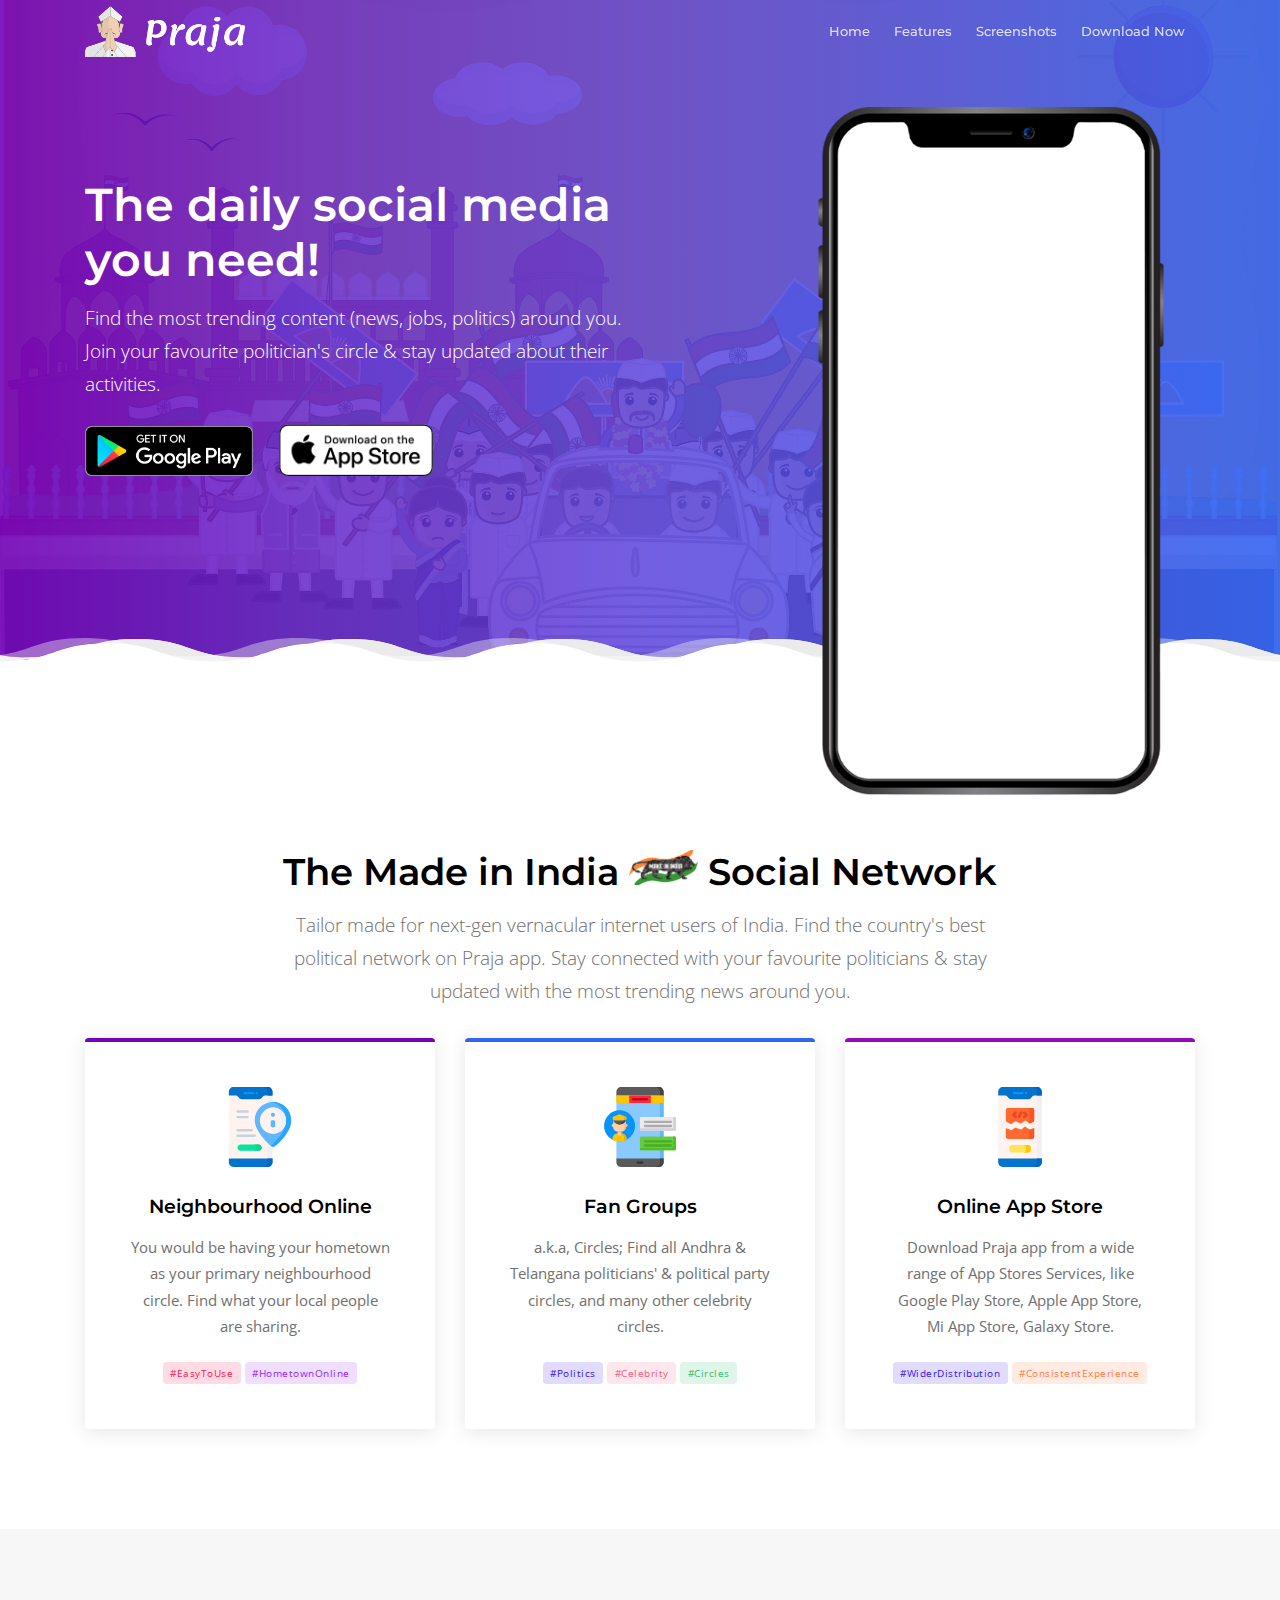
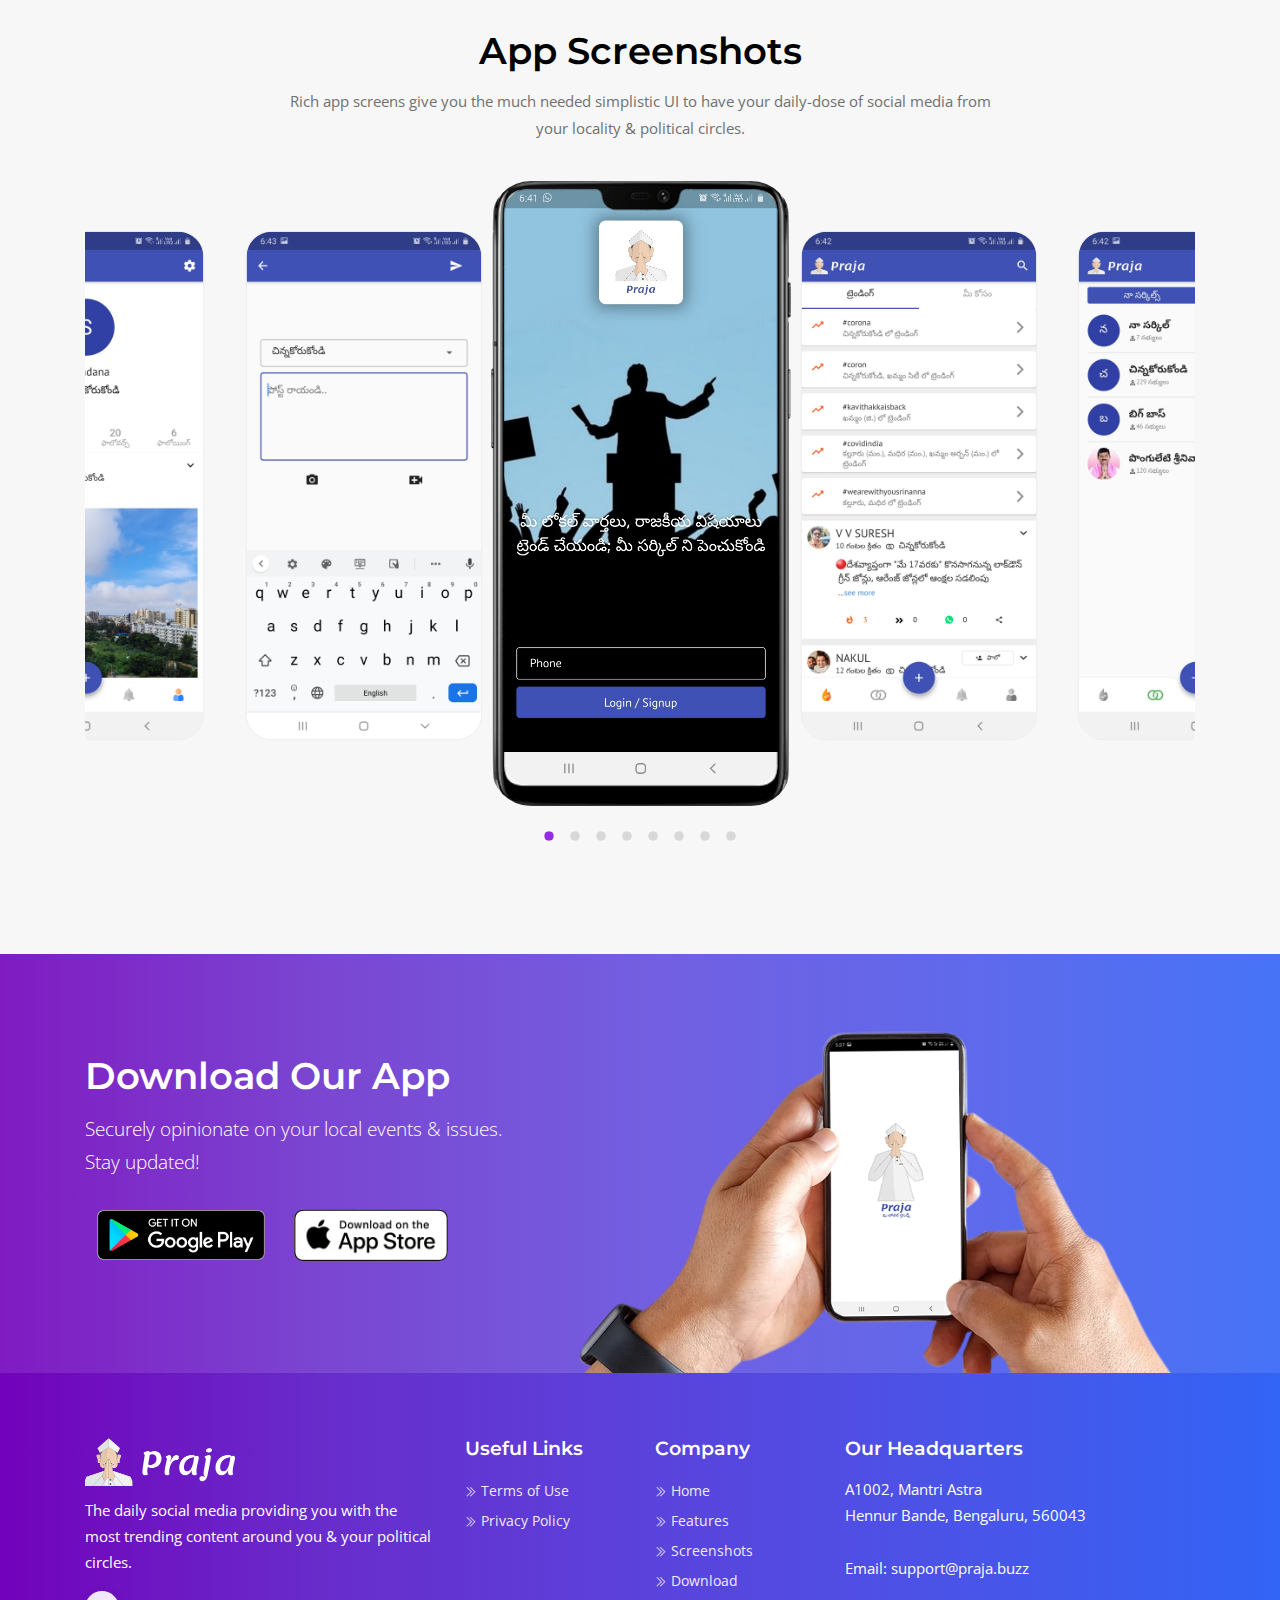
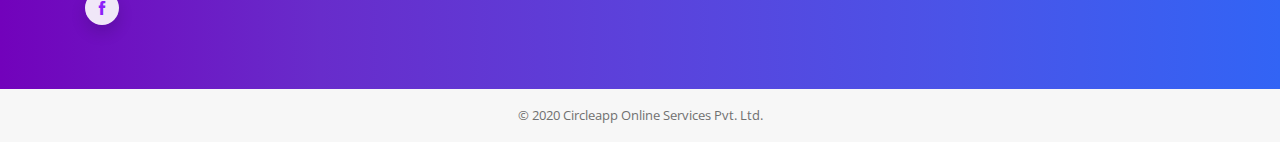
==== commit d30cb7c2: "content changes" ====
--- a/index.html
+++ b/index.html
@@ -6,17 +6,21 @@
     <meta name="viewport" content="width=device-width, initial-scale=1, shrink-to-fit=no">
 
     <!-- SEO Meta description -->
-    <meta name="description" content="Praja app helps you quickly find your local & political news" />
-    <meta name="author" content="ThemeTags" />
+    <meta name="description" content="Find the most trending content (news, jobs, politics) around you. The made in India social network for Indian users. Find the country's best political network on Praja app today!" />
+    <meta name="author" content="Dheeraj Avvari" />
 
     <!-- OG Meta Tags to improve the way the post looks when you share the page on LinkedIn, Facebook, Google+ -->
+    <meta property="fb:app_id" content="253149902758170" />
     <meta property="og:site_name" content="Praja" /> <!-- website name -->
     <meta property="og:site" content="https://praja.buzz" /> <!-- website link -->
     <meta property="og:title" content="Praja | Your local political trends" /> <!-- title shown in the actual shared post -->
-    <meta property="og:description" content="" /> <!-- description shown in the actual shared post -->
-    <meta property="og:image" content="" /> <!-- image link, make sure it's jpg -->
-    <meta property="og:url" content="" /> <!-- where do you want your post to link to -->
-    <meta property="og:type" content="article" />
+    <meta property="og:description" content="Find the most trending content (news, jobs, politics) around you. The made in India social network for Indian users. Find the country's best political network on Praja app today!" /> <!-- description shown in the actual shared post -->
+    <meta property="og:image:url" content="https://praja.buzz/img/hero-bg-3.jpg" /> <!-- image link, make sure it's jpg -->
+    <meta property="og:image:secure_url" content="https://praja.buzz/img/hero-bg-3.jpg" />
+    <meta property="og:image:type" content="image/jpeg" />
+    <meta property="og:image:alt" content="Indians parading with India flag" />
+    <meta property="og:url" content="https://praja.buzz" /> <!-- where do you want your post to link to -->
+    <meta property="og:type" content="website" />
 
     <!--title-->
     <title>Praja | Your local political trends</title>
@@ -36,6 +40,28 @@
         gtag('js', new Date());
 
         gtag('config', 'UA-157930973-2');
+    </script>
+
+    <!-- FB Analytics -->
+    <script>
+        window.fbAsyncInit = function() {
+            FB.init({
+                appId      : '253149902758170',
+                cookie     : true,
+                xfbml      : true,
+                version    : 'v6.0'
+            });
+      
+            FB.AppEvents.logPageView();   
+        };
+
+        (function(d, s, id){
+            var js, fjs = d.getElementsByTagName(s)[0];
+            if (d.getElementById(id)) {return;}
+            js = d.createElement(s); js.id = id;
+            js.src = "https://connect.facebook.net/en_US/sdk.js";
+            fjs.parentNode.insertBefore(js, fjs);
+        }(document, 'script', 'facebook-jssdk'));
     </script>
 
     <!-- Google fonts-->
@@ -116,7 +142,7 @@
                 <div class="col-md-7 col-lg-6">
                     <div class="hero-content-left text-white my-lg-0 my-md-5 my-sm-5 my-5">
                         <h1 class="text-white">The daily social media you need!</h1>
-                        <p class="lead">Find the most trending content (news, jobs, political opinions, etc.) around you.<br />Join your favourite politician's circle & stay updated about their activities.</p>
+                        <p class="lead">Find the most trending content (news, jobs, politics) around you.<br />Join your favourite politician's circle & stay updated about their activities.</p>
 
                        <div class="action-btns download-btn mt-4">
                             <a target="_blank" href='https://play.google.com/store/apps/details?id=buzz.praja.app&pcampaignid=pcampaignidMKT-Other-global-all-co-prtnr-py-PartBadge-Mar2515-1'>
@@ -204,10 +230,11 @@
                         </div>
                         <div class="promo-content-wrap">
                             <h5>Fan Groups</h5>
-                            <p>A.k.a, Circles; Find all Andhra & Telangana politicians' & political party circles, and many other celebrity circles.</p>
-
-                            <span class="color-5 color-5-bg rounded py-1 px-2">#Politics</span>
-                            <span class="color-6 color-6-bg rounded py-1 px-2">#Circles</span>
+                            <p>a.k.a, Circles; Find all Andhra & Telangana politicians' & political party circles, and many other celebrity circles.</p>
+
+                            <span class="color-3 color-3-bg rounded py-1 px-2">#Politics</span>
+                            <span class="color-6 color-6-bg rounded py-1 px-2">#Celebrity</span>
+                            <span class="color-5 color-5-bg rounded py-1 px-2">#Circles</span>
                         </div>
                     </div>
                 </div>
@@ -965,7 +992,6 @@
 </button>
 <!--bottom to top button end-->
 
-
 <!--jQuery-->
 <script src="js/jquery-3.4.1.min.js"></script>
 <!--Popper js-->
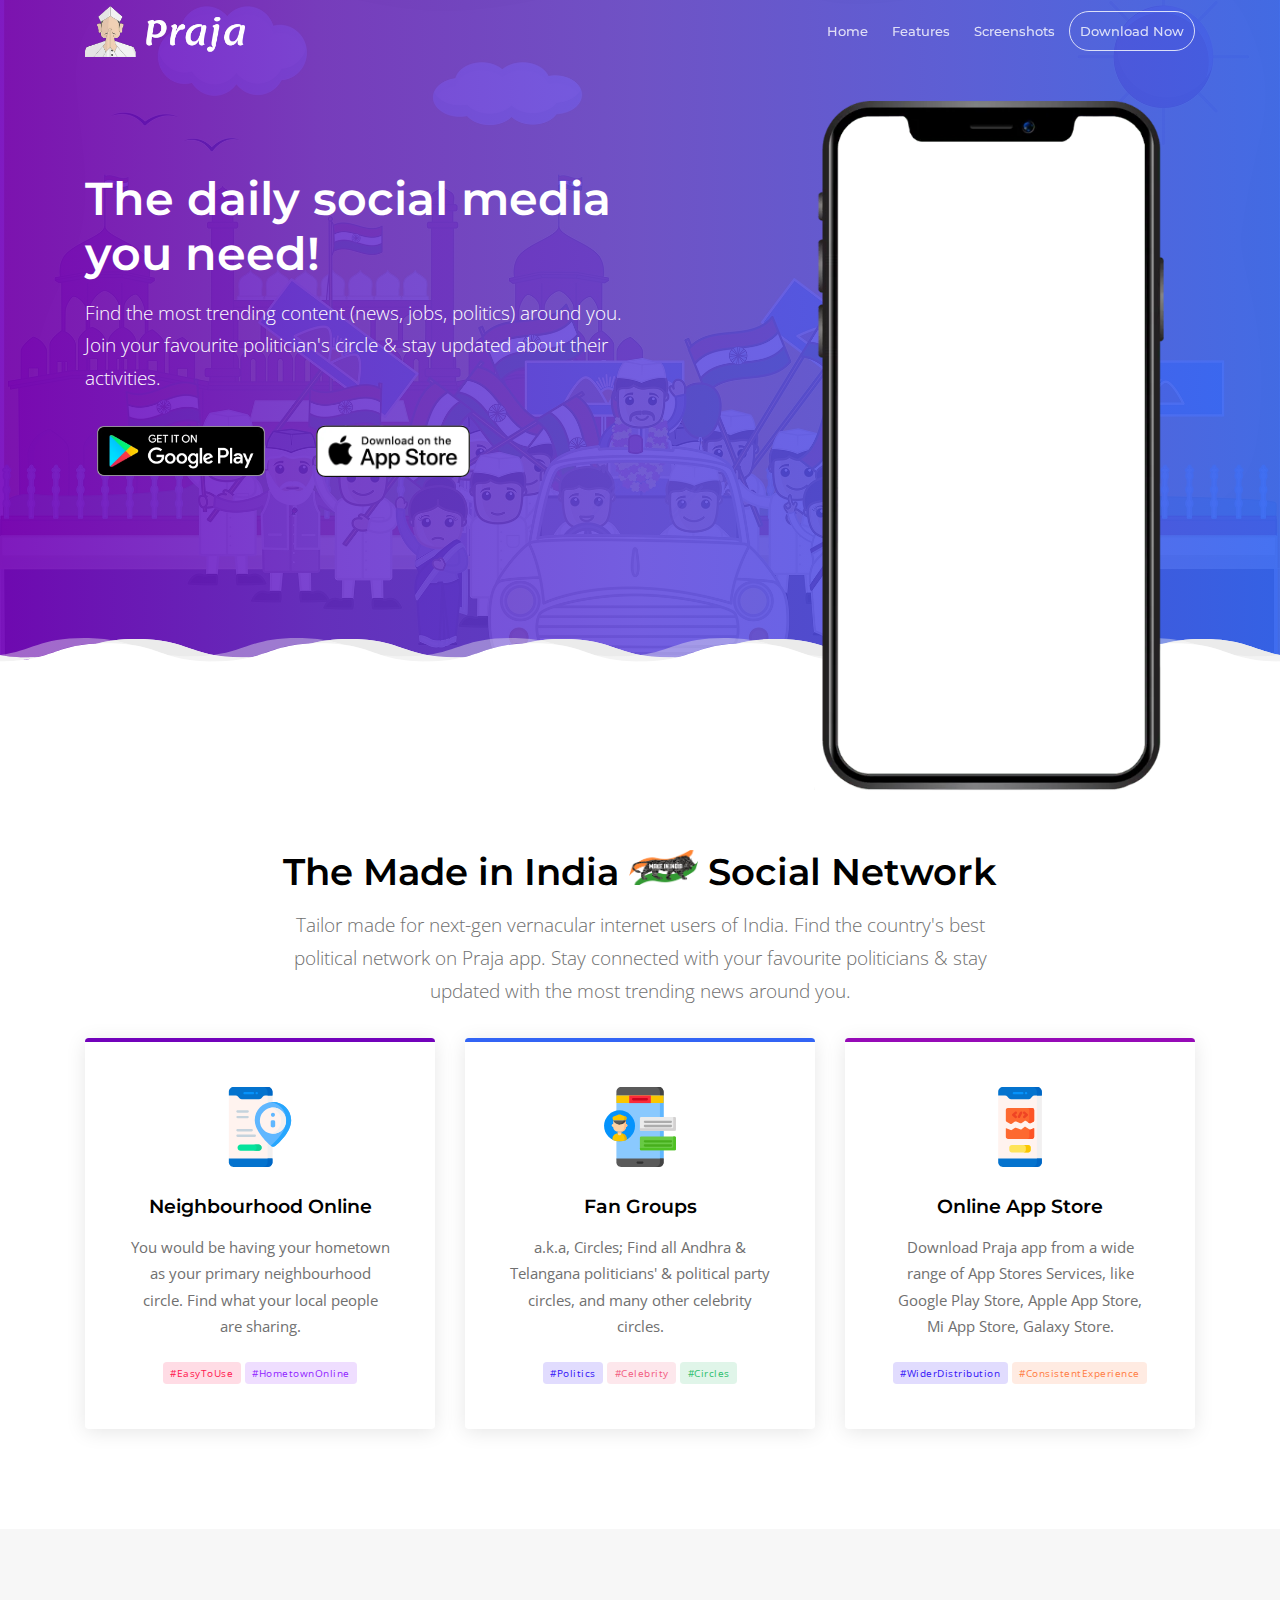
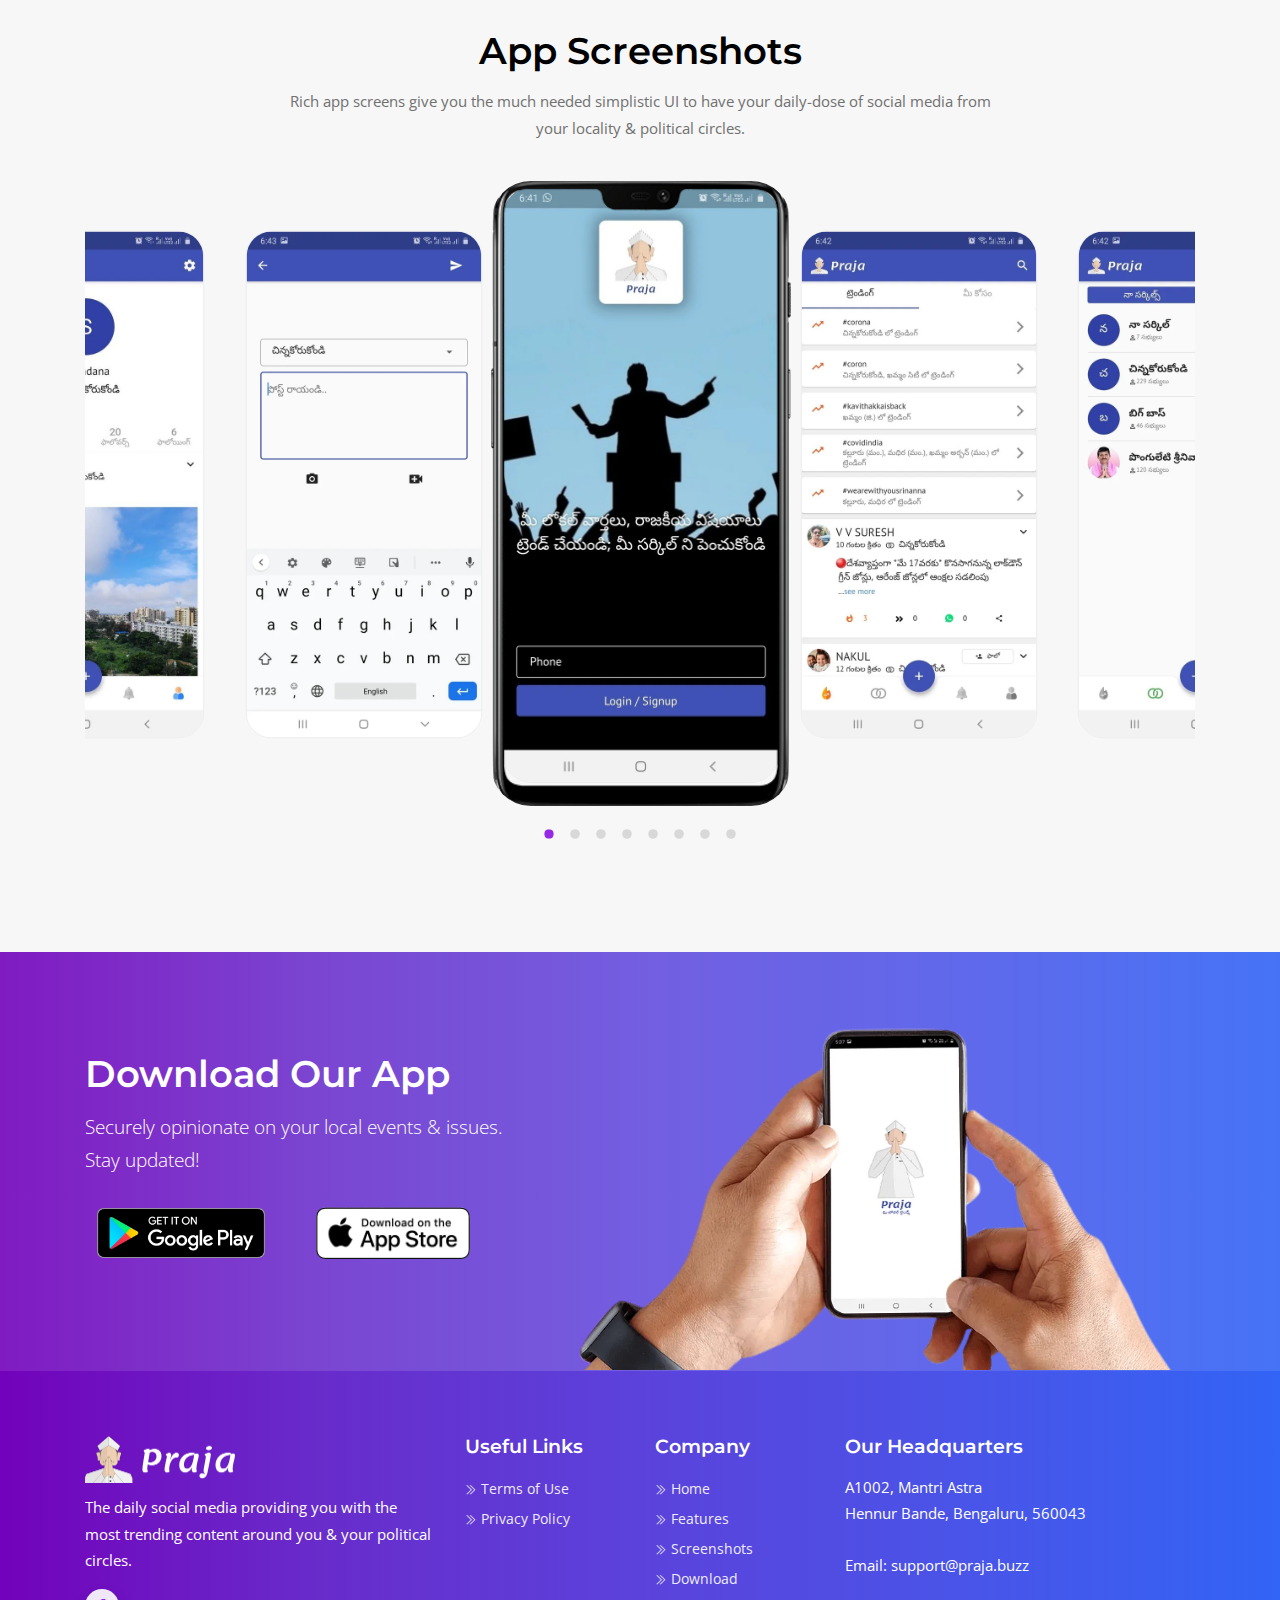
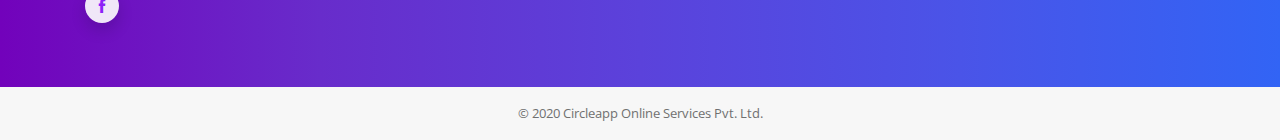
==== commit 74b566e3: "webp and image optimisations" ====
--- a/index.html
+++ b/index.html
@@ -13,7 +13,7 @@
     <meta property="fb:app_id" content="253149902758170" />
     <meta property="og:site_name" content="Praja" /> <!-- website name -->
     <meta property="og:site" content="https://praja.buzz" /> <!-- website link -->
-    <meta property="og:title" content="Praja | Your local political trends" /> <!-- title shown in the actual shared post -->
+    <meta property="og:title" content="Praja App &ndash; Your local political trends" /> <!-- title shown in the actual shared post -->
     <meta property="og:description" content="Find the most trending content (news, jobs, politics) around you. The made in India social network for Indian users. Find the country's best political network on Praja app today!" /> <!-- description shown in the actual shared post -->
     <meta property="og:image:url" content="https://praja.buzz/img/hero-bg-3.jpg" /> <!-- image link, make sure it's jpg -->
     <meta property="og:image:secure_url" content="https://praja.buzz/img/hero-bg-3.jpg" />
@@ -23,7 +23,7 @@
     <meta property="og:type" content="website" />
 
     <!--title-->
-    <title>Praja | Your local political trends</title>
+    <title>Praja App &ndash; Your local political trends</title>
 
     <!--favicon icon-->
     <link rel="icon" type="image/png" href="img/favicon-128x128.png">
@@ -108,7 +108,11 @@
     <nav class="navbar navbar-expand-lg fixed-top bg-transparent">
         <div class="container">
             <a class="navbar-brand" href="/">
-                <img src="img/logo-white.png" width="160" alt="logo" class="img-fluid"/>
+                <picture style="height: 160px">
+                    <source srcset="img/logo-white.webp" type="image/webp">
+                    <source srcset="img/logo-white.png" type="image/png">
+                    <img src="img/logo-white.png" width="160" alt="Praja App Logo" class="img-fluid"/>
+                </picture>
             </a>
             <button class="navbar-toggler" type="button" data-toggle="collapse" data-target="#navbarSupportedContent"
                     aria-controls="navbarSupportedContent" aria-expanded="false" aria-label="Toggle navigation">
@@ -123,7 +127,11 @@
                     <!-- <li><a href="#reviews" class="page-scroll">Reviews</a></li>
                     <li><a href="#faq" class="page-scroll">FAQ</a></li> -->
                     <!-- <li><a href="#contact" class="page-scroll">Contact Us</a></li> -->
-                    <li><a href="http://onelink.to/praja-buzz" class="page-scroll" target="_blank">Download Now</a></li>
+                    <li>
+                        <a href="http://onelink.to/praja-buzz" class="btn outline-white-btn page-scroll" target="_blank" style="height: 40px; padding: 10px;">
+                            Download Now
+                        </a>
+                    </li>
                 </ul>
             </div>
         </div>
@@ -145,11 +153,19 @@
                         <p class="lead">Find the most trending content (news, jobs, politics) around you.<br />Join your favourite politician's circle & stay updated about their activities.</p>
 
                        <div class="action-btns download-btn mt-4">
-                            <a target="_blank" href='https://play.google.com/store/apps/details?id=buzz.praja.app&pcampaignid=pcampaignidMKT-Other-global-all-co-prtnr-py-PartBadge-Mar2515-1'>
-                                <img height="50px" alt='Get it on Google Play' src='img/google-play-badge.png'/>
+                            <a class="btn" target="_blank" href='https://play.google.com/store/apps/details?id=buzz.praja.app&pcampaignid=pcampaignidMKT-Other-global-all-co-prtnr-py-PartBadge-Mar2515-1'>
+                                <picture style="height: 50px">
+                                    <source srcset="img/google-play-badge.webp" type="image/webp">
+                                    <source srcset="img/google-play-badge.png" type="image/jpeg"> 
+                                    <img height="50px" src="img/google-play-badge.png" alt="Get it on Google Play">
+                                </picture>
                             </a>
-                            <a class="ml-4" target="_blank" href='https://apps.apple.com/us/app/praja/id1498121369'>
-                                <img height="52px" alt='Get it on App Store' src='img/app-store-badge.png'/>
+                            <a class="btn ml-4" target="_blank" href='https://apps.apple.com/us/app/praja/id1498121369'>
+                                <picture style="height: 52px">
+                                    <source srcset="img/app-store-badge.webp" type="image/webp">
+                                    <source srcset="img/app-store-badge.png" type="image/jpeg"> 
+                                    <img height="52px" src="img/app-store-badge.png" alt="Get it on App Store">
+                                </picture>
                             </a>
                            <!-- <a href="http://onelink.to/praja-buzz" class="page-scroll btn solid-white-btn animated-btn mr-lg-3">Download Now</a>
                            <a href="#contact" class="page-scroll btn outline-white-btn animated-btn">Contact Us</a> -->
@@ -160,7 +176,12 @@
                 <div class="col-md-5 col-lg-6">
                     <div class="video-app-wrap m-sm-auto ml-auto">
                         <div class="iphone-mask">
-                            <img src="img/iphone-mask.png" alt="app" class="img-fluid mask-img"/>
+                            <!-- <img src="img/iphone-mask.webp" alt="app" class="img-fluid mask-img"/> -->
+                            <picture class="img-fluid mask-img">
+                                <source srcset="img/iphone-mask.webp" type="image/webp">
+                                <source srcset="img/iphone-mask.png" type="image/png"> 
+                                <img src="img/iphone-mask.webp" alt="app" class="img-fluid mask-img">
+                            </picture>
                             <div class="video-wrap">
                                 <video autoplay loop muted playsinline width="400" height="300">
                                     <source src="img/app-overview.mp4" type="video/mp4" />
@@ -426,14 +447,46 @@
             <div class="screen-slider-content">
                 <div class="screenshot-frame"></div>
                 <div class="screen-carousel owl-carousel owl-theme dot-indicator">
-                    <img src="img/01.jpg" class="img-fluid" alt="screenshots"/>
-                    <img src="img/02.jpg" class="img-fluid" alt="screenshots"/>
-                    <img src="img/03.jpg" class="img-fluid" alt="screenshots"/>
-                    <img src="img/04.jpg" class="img-fluid" alt="screenshots"/>
-                    <img src="img/05.jpg" class="img-fluid" alt="screenshots"/>
-                    <img src="img/06.jpg" class="img-fluid" alt="screenshots"/>
-                    <img src="img/07.jpg" class="img-fluid" alt="screenshots"/>
-                    <img src="img/08.jpg" class="img-fluid" alt="screenshots"/>
+                    <picture class="img-fluid">
+                        <source srcset="img/01.webp" type="image/webp">
+                        <source srcset="img/01.jpg" type="image/jpeg"> 
+                        <img src="img/01.jpg" class="img-fluid" alt="App Screenshot 1"/>
+                    </picture>
+                    <picture class="img-fluid">
+                        <source srcset="img/02.webp" type="image/webp">
+                        <source srcset="img/02.jpg" type="image/jpeg"> 
+                        <img src="img/02.jpg" class="img-fluid" alt="App Screenshot 2"/>
+                    </picture>
+                    <picture class="img-fluid">
+                        <source srcset="img/03.webp" type="image/webp">
+                        <source srcset="img/03.jpg" type="image/jpeg"> 
+                        <img src="img/03.jpg" class="img-fluid" alt="App Screenshot 3"/>
+                    </picture>
+                    <picture class="img-fluid">
+                        <source srcset="img/04.webp" type="image/webp">
+                        <source srcset="img/04.jpg" type="image/jpeg"> 
+                        <img src="img/04.jpg" class="img-fluid" alt="App Screenshot 4"/>
+                    </picture>
+                    <picture class="img-fluid">
+                        <source srcset="img/05.webp" type="image/webp">
+                        <source srcset="img/05.jpg" type="image/jpeg"> 
+                        <img src="img/05.jpg" class="img-fluid" alt="App Screenshot 5"/>
+                    </picture>
+                    <picture class="img-fluid">
+                        <source srcset="img/06.webp" type="image/webp">
+                        <source srcset="img/06.jpg" type="image/jpeg"> 
+                        <img src="img/06.jpg" class="img-fluid" alt="App Screenshot 6"/>
+                    </picture>
+                    <picture class="img-fluid">
+                        <source srcset="img/07.webp" type="image/webp">
+                        <source srcset="img/07.jpg" type="image/jpeg"> 
+                        <img src="img/07.jpg" class="img-fluid" alt="App Screenshot 7"/>
+                    </picture>
+                    <picture class="img-fluid">
+                        <source srcset="img/08.webp" type="image/webp">
+                        <source srcset="img/08.jpg" type="image/jpeg"> 
+                        <img src="img/08.jpg" class="img-fluid" alt="App Screenshot 8"/>
+                    </picture>
                 </div>
             </div>
             <!--end app screen carousel-->
@@ -454,17 +507,29 @@
                         <p class="lead">Securely opinionate on your local events & issues. Stay updated!</p>
                         <div class="action-btns download-btn mt-4">
                             <a class="btn" target="_blank" href='https://play.google.com/store/apps/details?id=buzz.praja.app&pcampaignid=pcampaignidMKT-Other-global-all-co-prtnr-py-PartBadge-Mar2515-1'>
-                                <img height="50px" alt='Get it on Google Play' src='img/google-play-badge.png'/>
+                                <picture style="height: 50px">
+                                    <source srcset="img/google-play-badge.webp" type="image/webp">
+                                    <source srcset="img/google-play-badge.png" type="image/jpeg"> 
+                                    <img height="50px" src="img/google-play-badge.png" alt="Get it on Google Play">
+                                </picture>
                             </a>
-                            <a class="btn" target="_blank" href='https://apps.apple.com/us/app/praja/id1498121369'>
-                                <img height="52px" alt='Get it on App Store' src='img/app-store-badge.png'/>
+                            <a class="btn ml-4" target="_blank" href='https://apps.apple.com/us/app/praja/id1498121369'>
+                                <picture style="height: 52px">
+                                    <source srcset="img/app-store-badge.webp" type="image/webp">
+                                    <source srcset="img/app-store-badge.png" type="image/jpeg"> 
+                                    <img height="52px" src="img/app-store-badge.png" alt="Get it on App Store">
+                                </picture>
                             </a>
                         </div>
                     </div>
                 </div>
                 <div class="col-md-6 col-lg-7">
                     <div class="d-flex align-items-end">
-                        <img class="img-fluid" src="img/hand-with-app.png" alt="download"/>
+                        <picture class="img-fluid" style="position: relative; top: 6px;">
+                            <source srcset="img/hand-with-app.webp" type="image/webp">
+                            <source srcset="img/hand-with-app.png" type="image/png">
+                            <img src="img/hand-with-app.png" alt="Praja App Download" class="img-fluid"/>
+                        </picture>
                     </div>
                 </div>
             </div>
@@ -918,7 +983,13 @@
             <div class="row">
                 <div class="col-lg-4 col-12">
                     <div class="footer-nav-wrap text-white mb-0 mb-md-4 mb-lg-0">
-                        <a class="d-block" href="#"><img src="img/logo-white.png" alt="footer logo" width="150" class="img-fluid mb-1"></a>
+                        <a class="d-block" href="/">
+                            <picture style="height: 150px" class="img-fluid mb-1">
+                                <source srcset="img/logo-white.webp" type="image/webp">
+                                <source srcset="img/logo-white.png" type="image/png">
+                                <img src="img/logo-white.png" width="150" alt="Praja App Logo" class="img-fluid mb-1"/>
+                            </picture>
+                        </a>
                         <p>The daily social media providing you with the most trending content around you & your political circles.</p>
                         <ul class="list-unstyled social-list mb-0">
                             <li class="list-inline-item"><a href="https://www.facebook.com/praja.buzz/" class="rounded"><span class="ti-facebook white-bg color-2 shadow rounded-circle"></span></a></li>
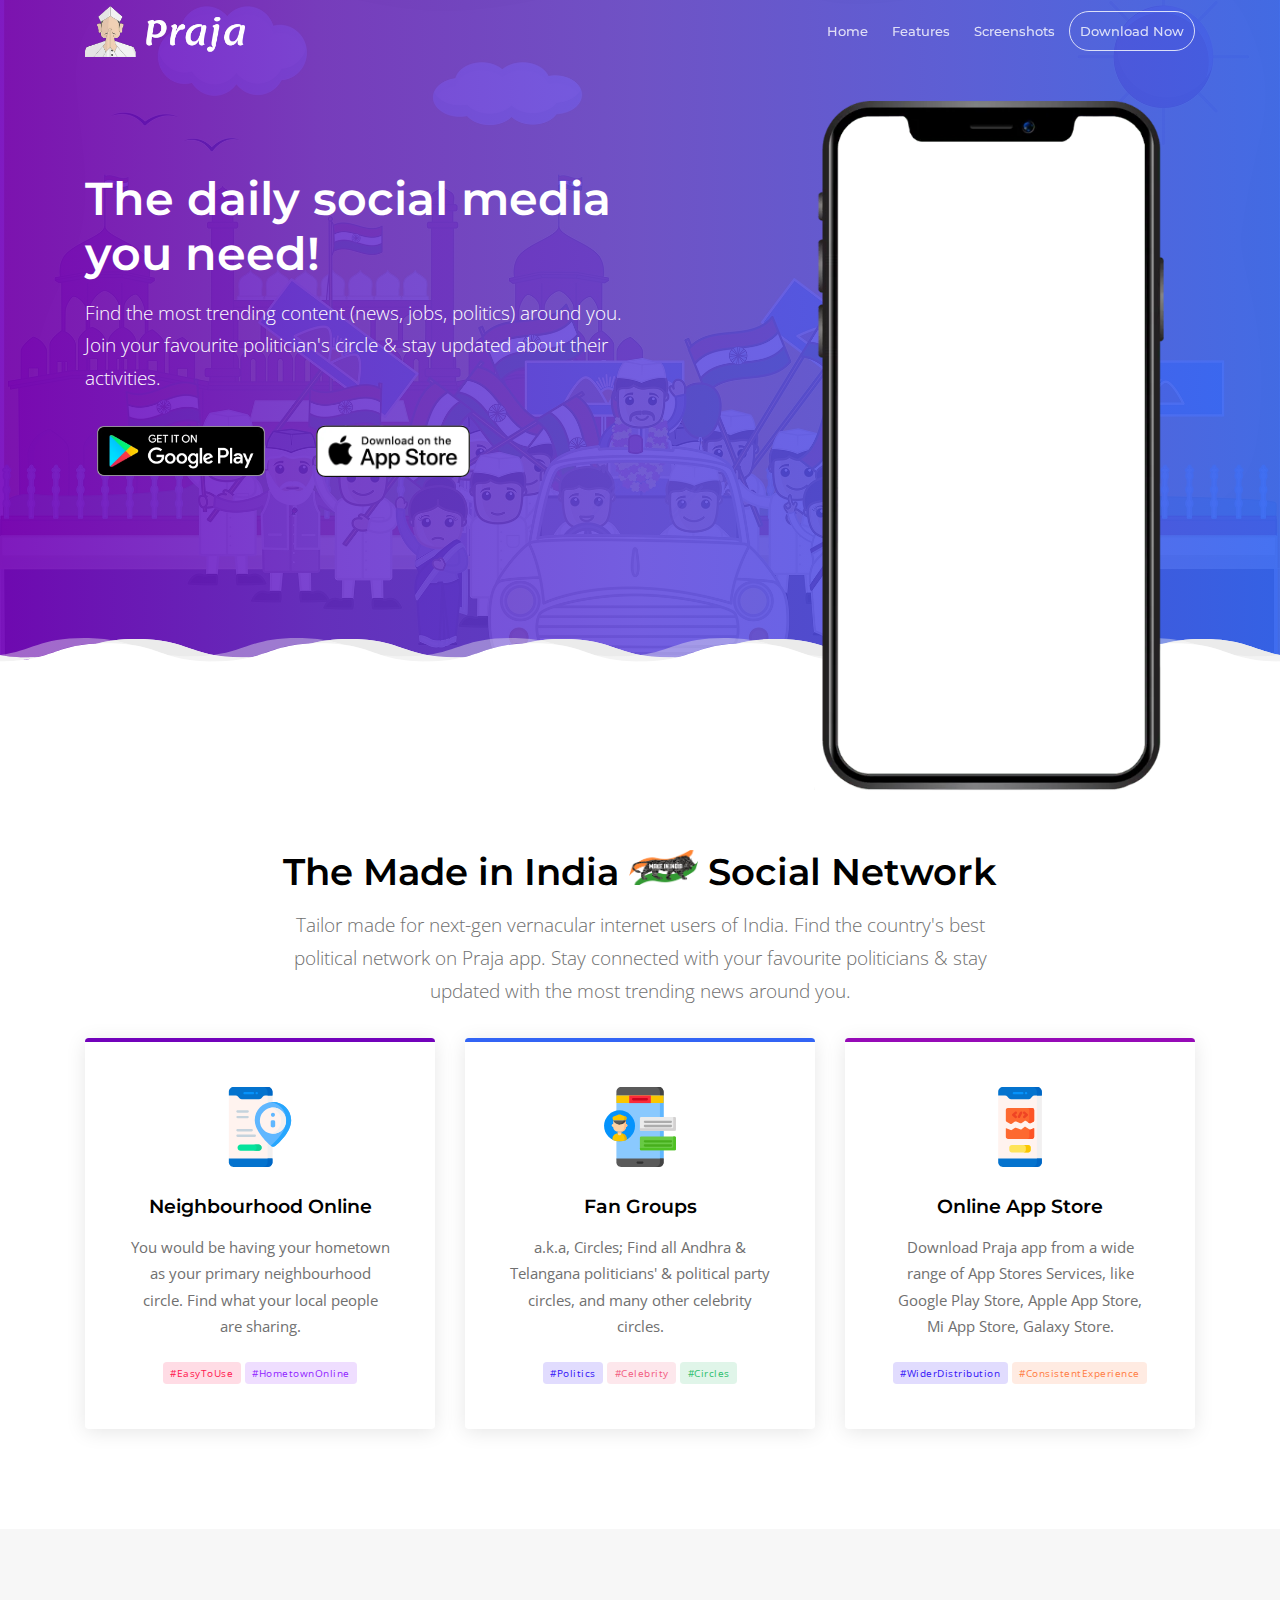
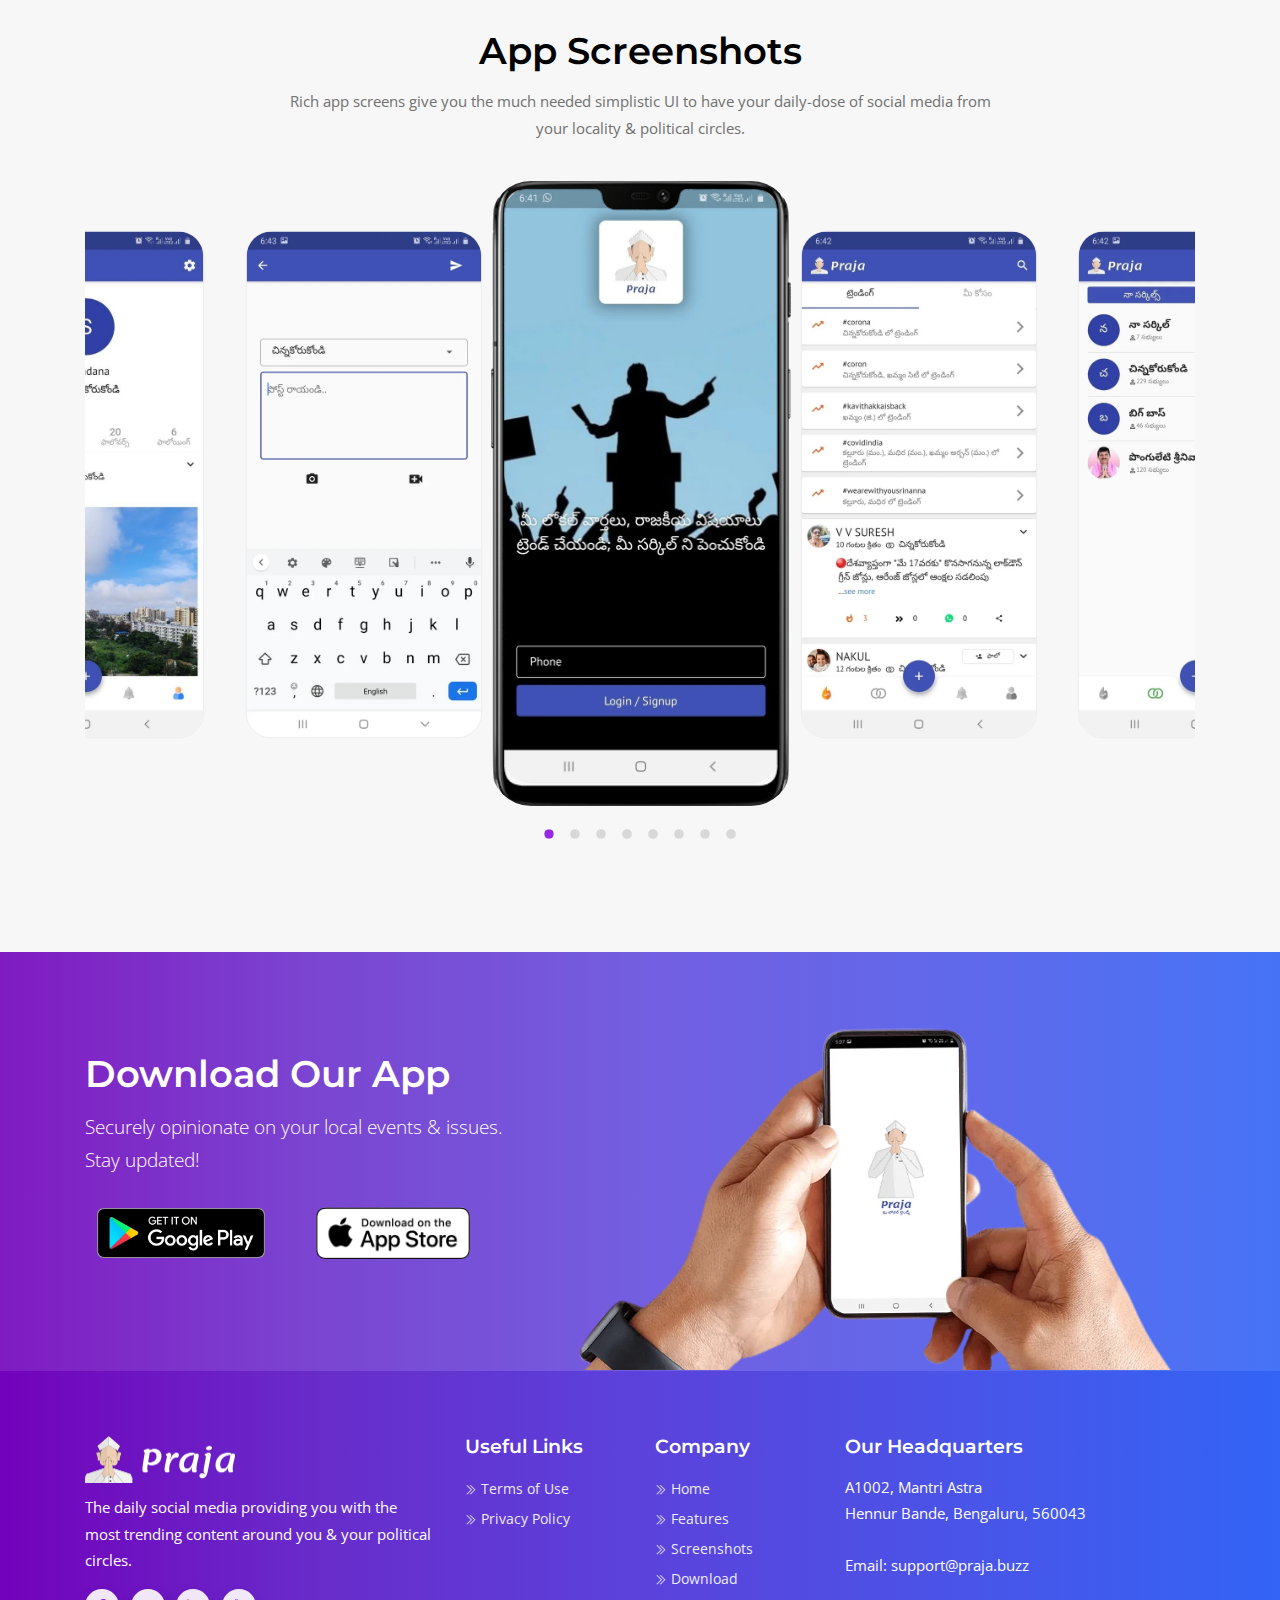
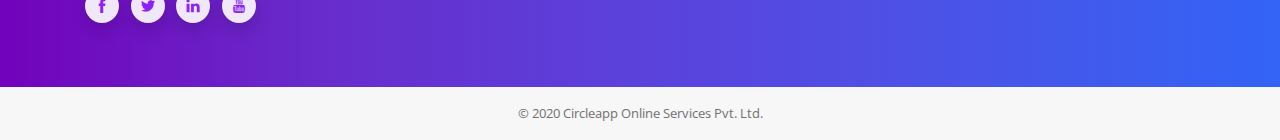
==== commit ffad1b0e: "social links" ====
--- a/index.html
+++ b/index.html
@@ -6,10 +6,13 @@
     <meta name="viewport" content="width=device-width, initial-scale=1, shrink-to-fit=no">
 
     <!-- SEO Meta description -->
-    <meta name="description" content="Find the most trending content (news, jobs, politics) around you. The made in India social network for Indian users. Find the country's best political network on Praja app today!" />
+    <meta name="description" content="Find the most trending content (news, jobs, politics) around you. Join your local politician circles. Best online political network. The made in India social network for Indian users." />
+    <meta name="keywords" content="praja, praja app, praja buzz, local trends, political trends, politician circles"/>
     <meta name="author" content="Dheeraj Avvari" />
 
     <!-- OG Meta Tags to improve the way the post looks when you share the page on LinkedIn, Facebook, Google+ -->
+    <meta name="twitter:card" content="summary_large_image" />
+    <meta name="twitter:site" content="@PrajaBuzz" />
     <meta property="fb:app_id" content="253149902758170" />
     <meta property="og:site_name" content="Praja" /> <!-- website name -->
     <meta property="og:site" content="https://praja.buzz" /> <!-- website link -->
@@ -992,10 +995,10 @@
                         </a>
                         <p>The daily social media providing you with the most trending content around you & your political circles.</p>
                         <ul class="list-unstyled social-list mb-0">
-                            <li class="list-inline-item"><a href="https://www.facebook.com/praja.buzz/" class="rounded"><span class="ti-facebook white-bg color-2 shadow rounded-circle"></span></a></li>
-                            <!-- <li class="list-inline-item"><a href="#" class="rounded"><span class="ti-twitter white-bg color-2 shadow rounded-circle"></span></a></li>
-                            <li class="list-inline-item"><a href="#" class="rounded"><span class="ti-linkedin white-bg color-2 shadow rounded-circle"></span></a></li>
-                            <li class="list-inline-item"><a href="#" class="rounded"><span class="ti-dribbble white-bg color-2 shadow rounded-circle"></span></a></li> -->
+                            <li class="list-inline-item"><a target="_blank" href="https://www.facebook.com/praja.buzz/" class="rounded"><span class="ti-facebook white-bg color-2 shadow rounded-circle"></span></a></li>
+                            <li class="list-inline-item"><a target="_blank" href="https://twitter.com/PrajaBuzz/" class="rounded"><span class="ti-twitter-alt white-bg color-2 shadow rounded-circle"></span></a></li>
+                            <li class="list-inline-item"><a target="_blank" href="https://www.linkedin.com/company/praja-app" class="rounded"><span class="ti-linkedin white-bg color-2 shadow rounded-circle"></span></a></li>
+                            <li class="list-inline-item"><a target="_blank" href="https://www.youtube.com/channel/UCCZ2Ir37ub19ZDFIlsITr4Q" class="rounded"><span class="ti-youtube white-bg color-2 shadow rounded-circle"></span></a></li>
                         </ul>
                     </div>
                 </div>
